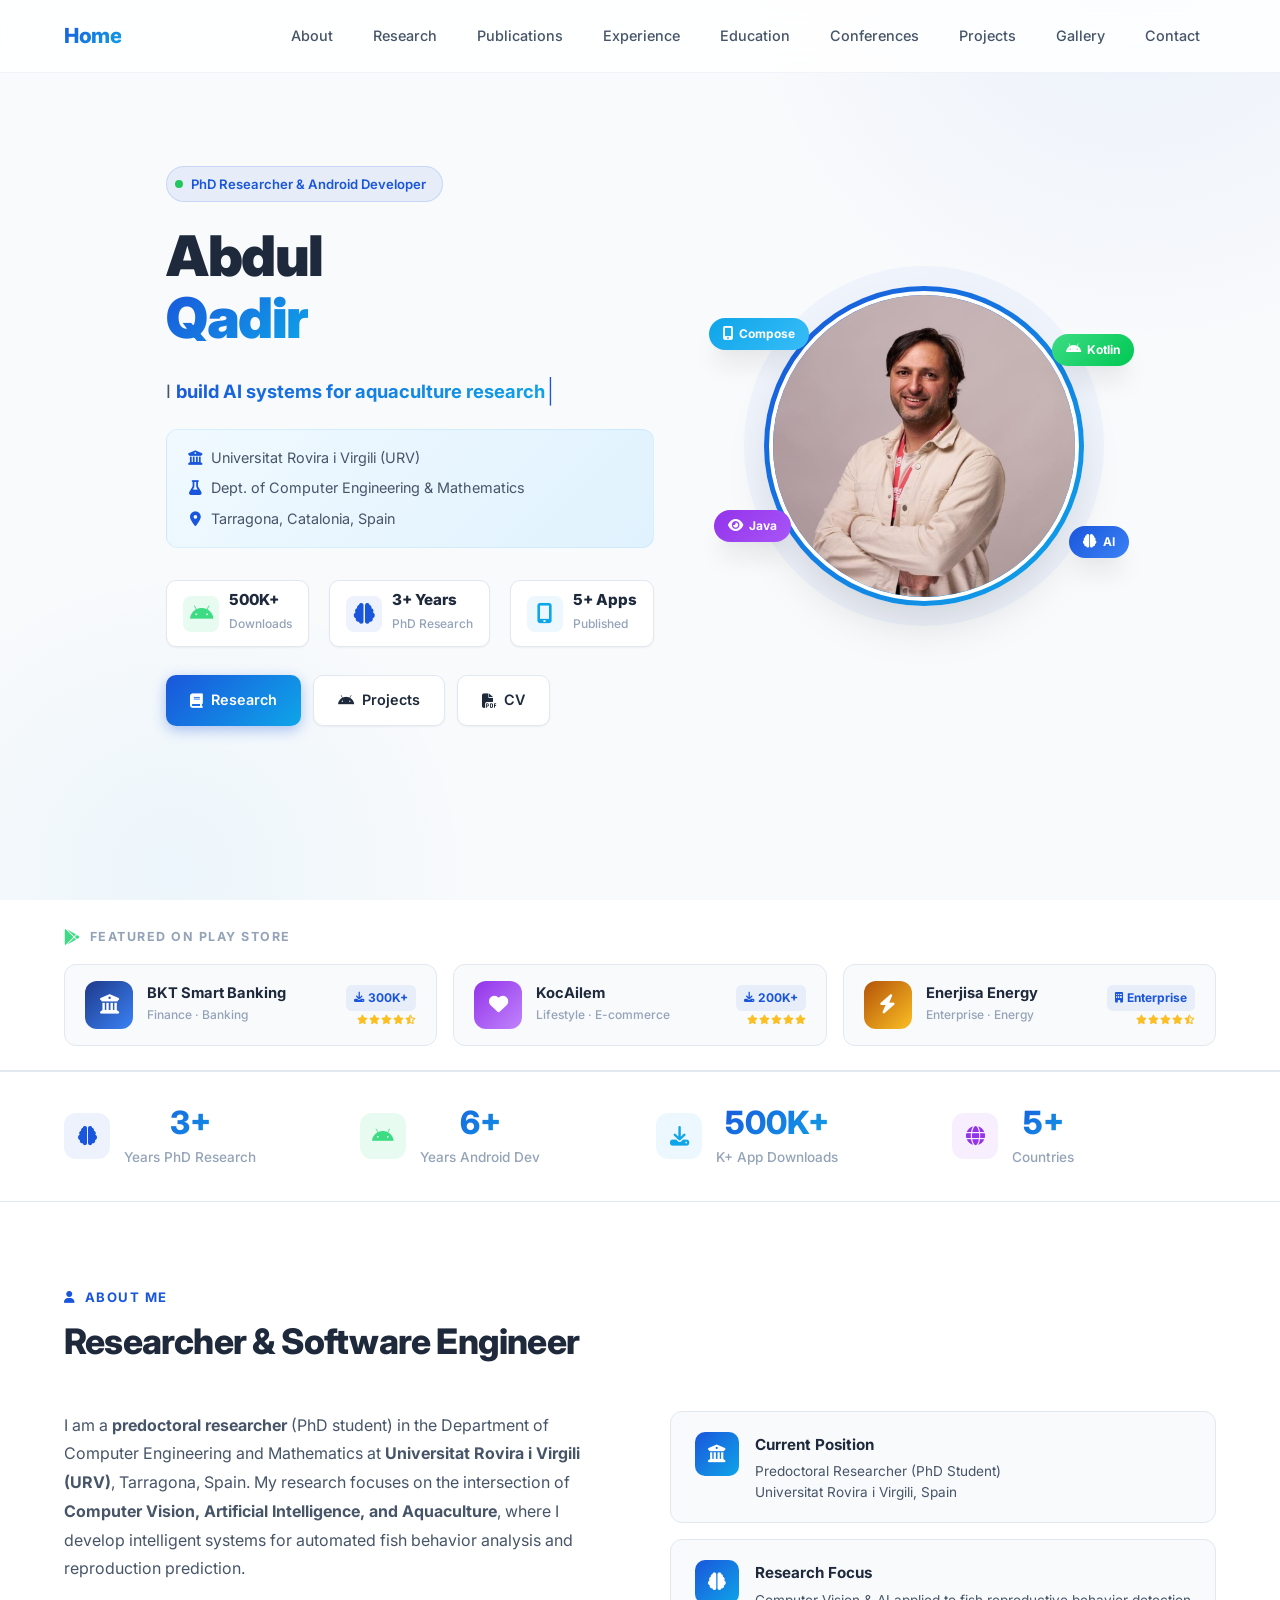
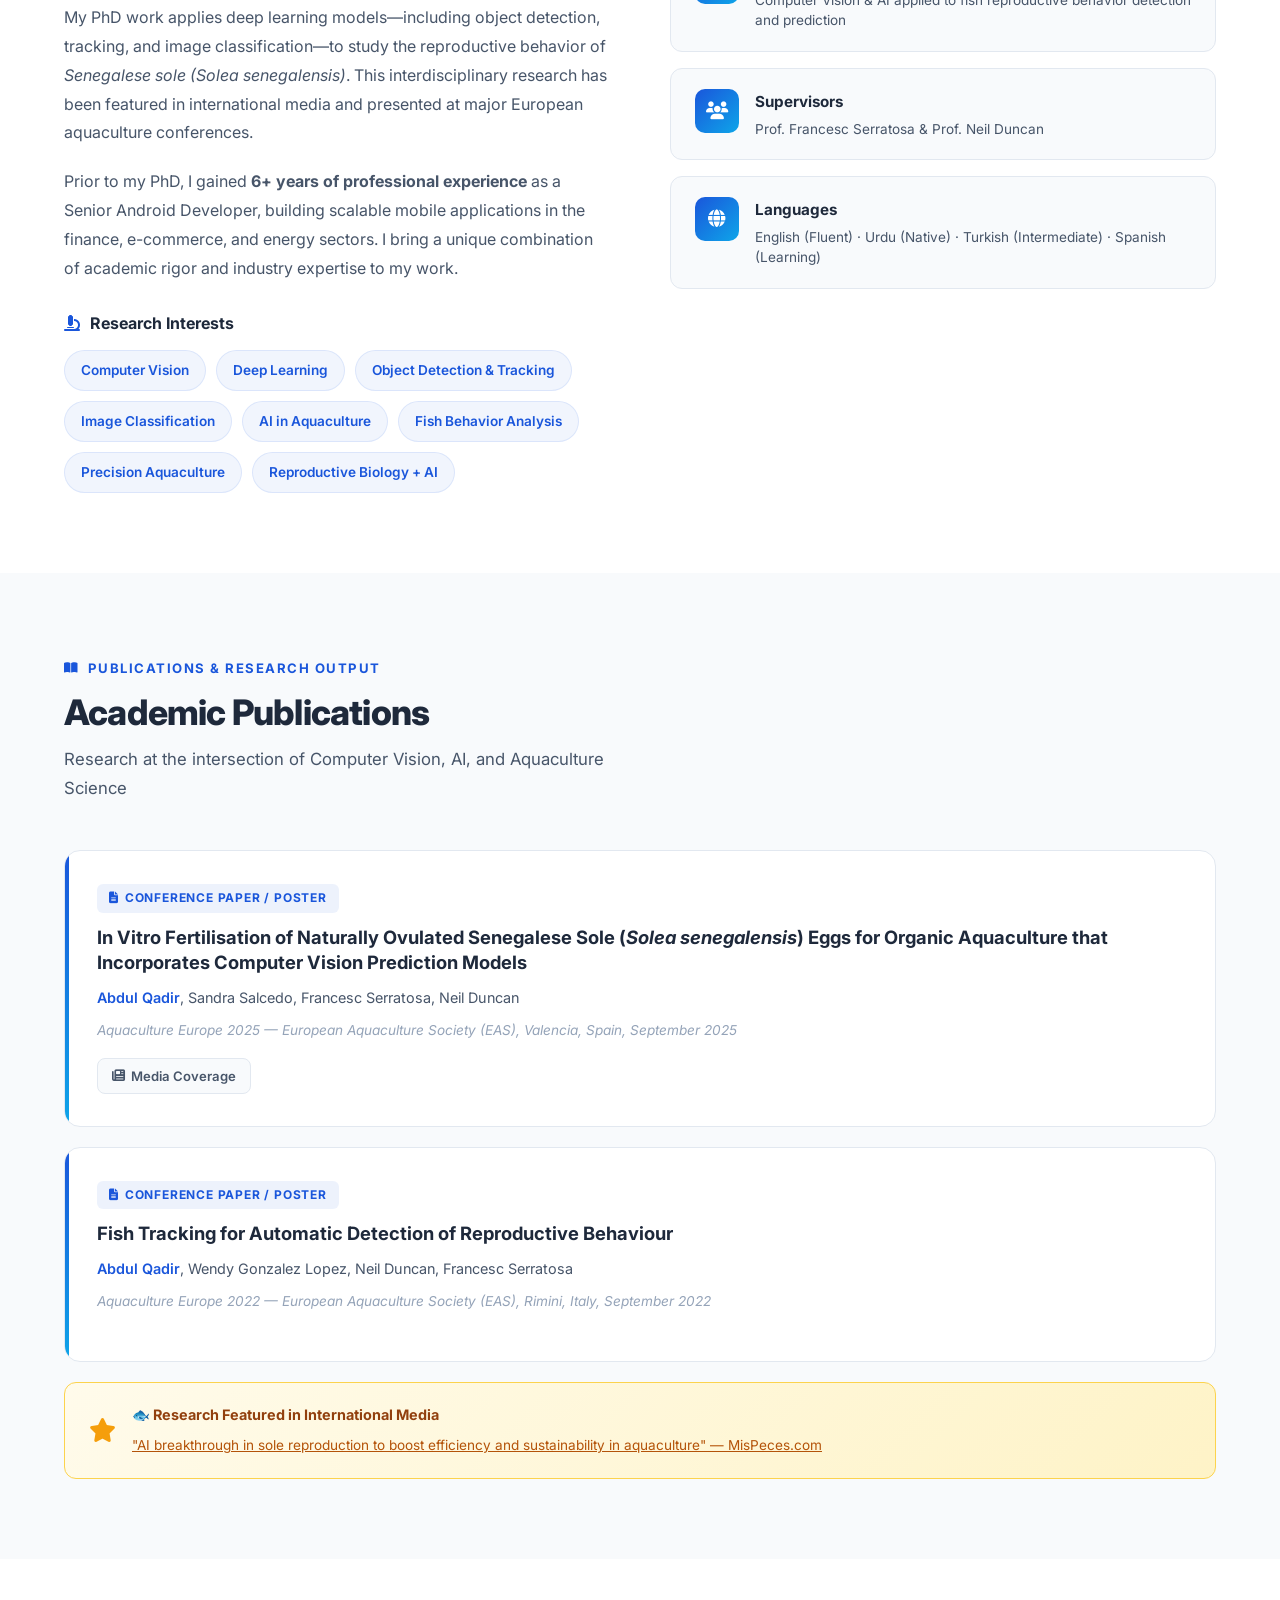
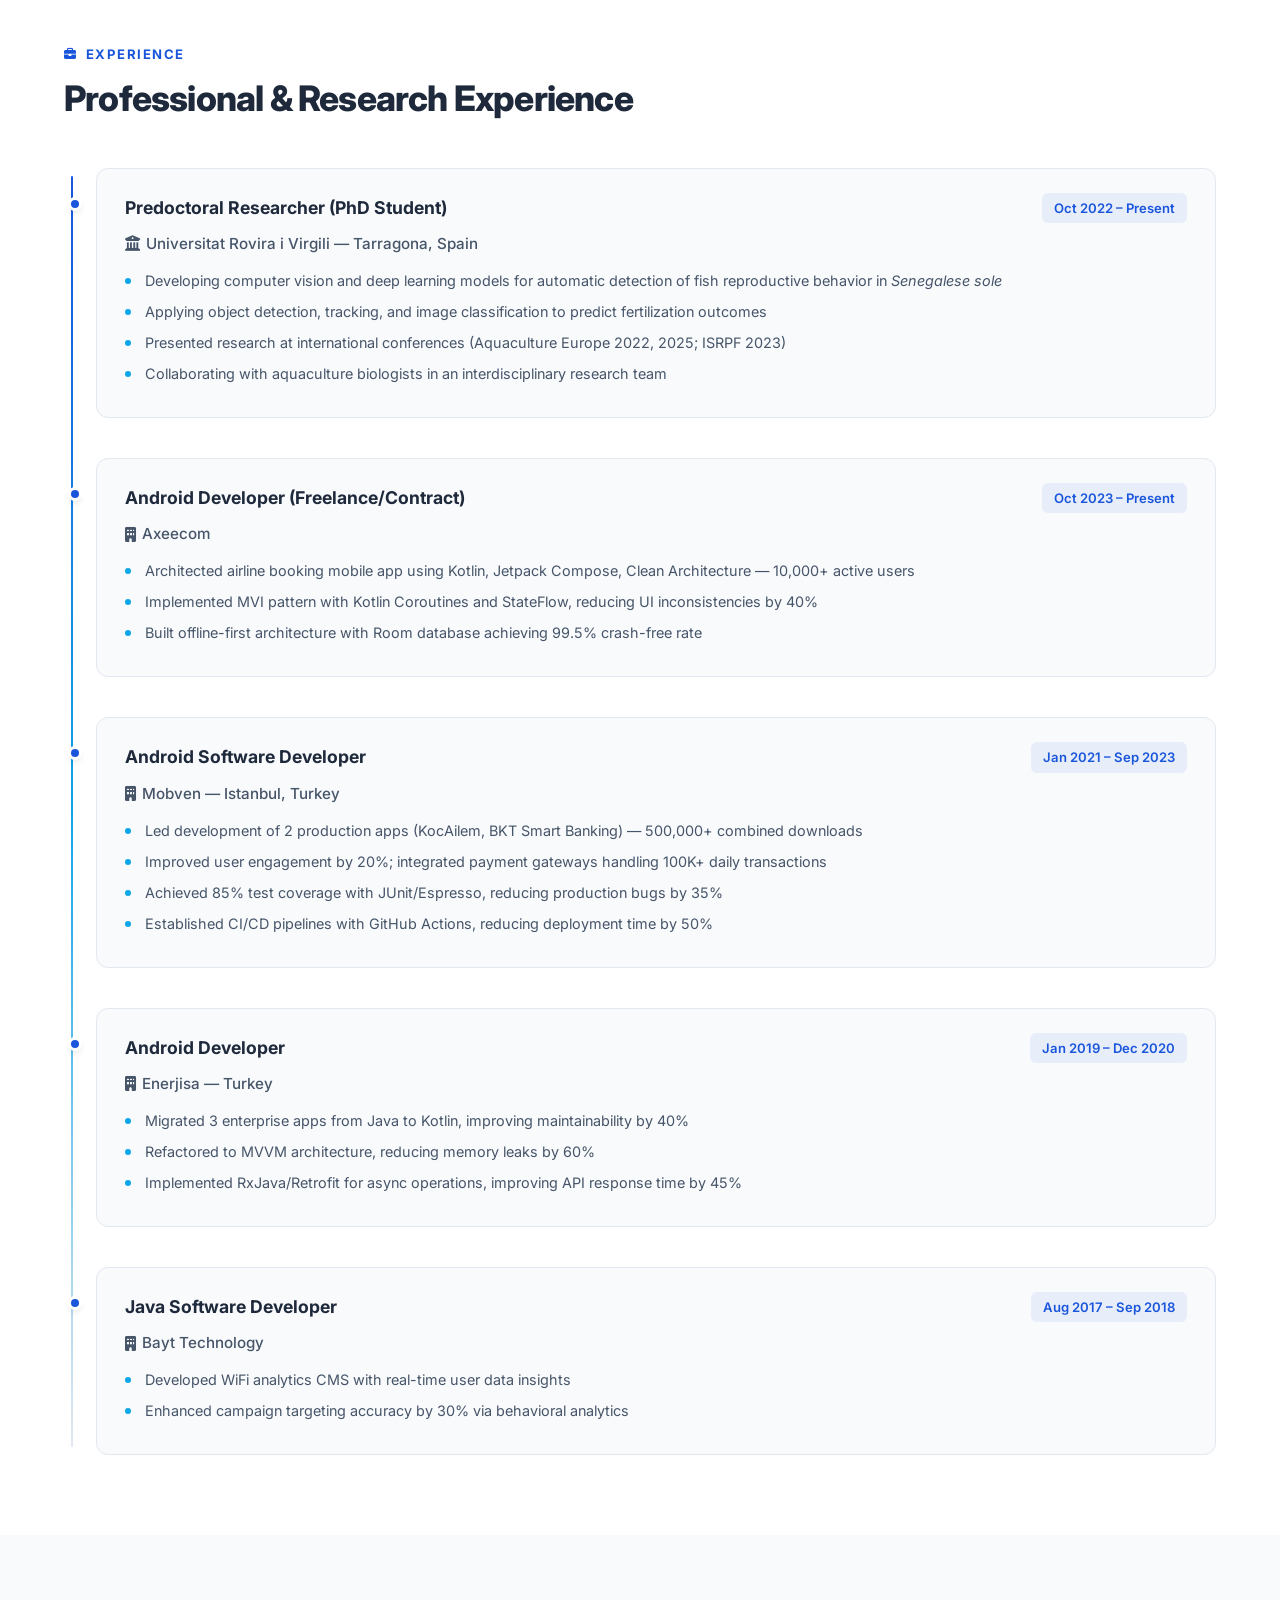
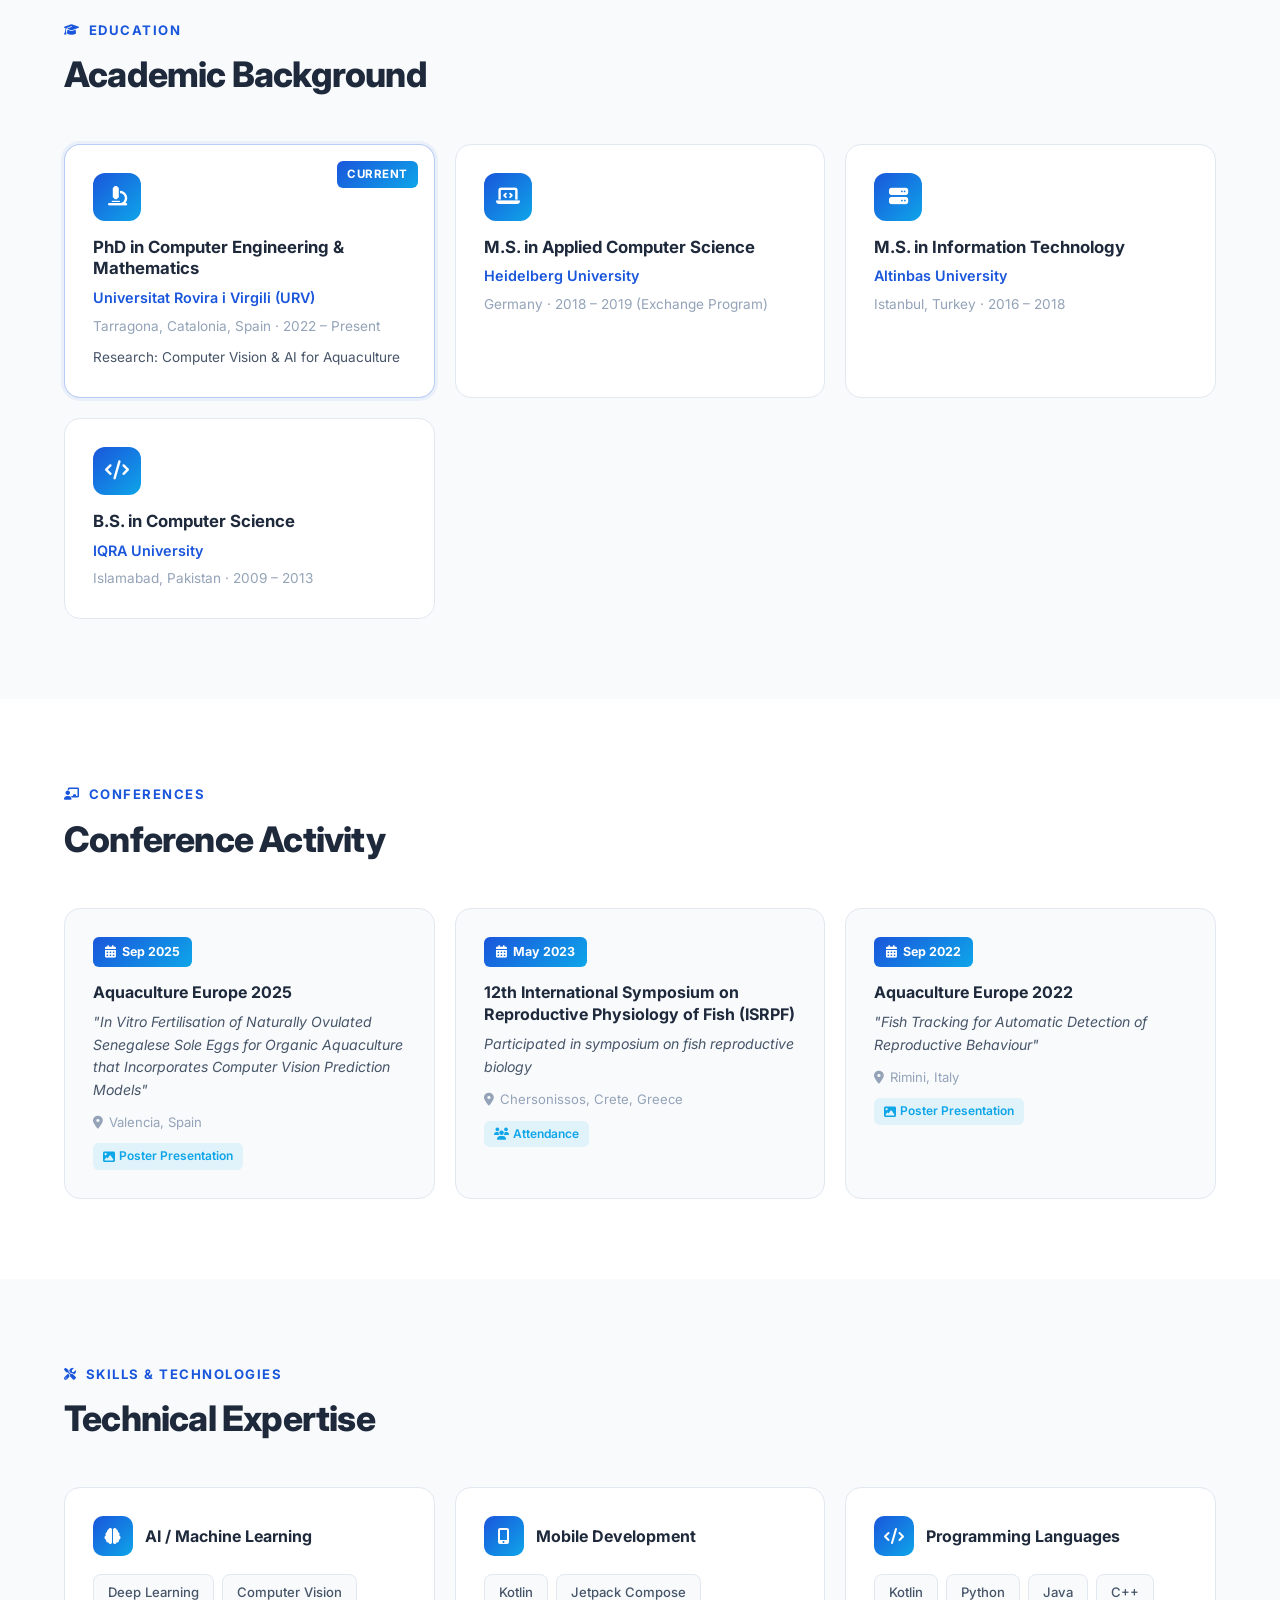
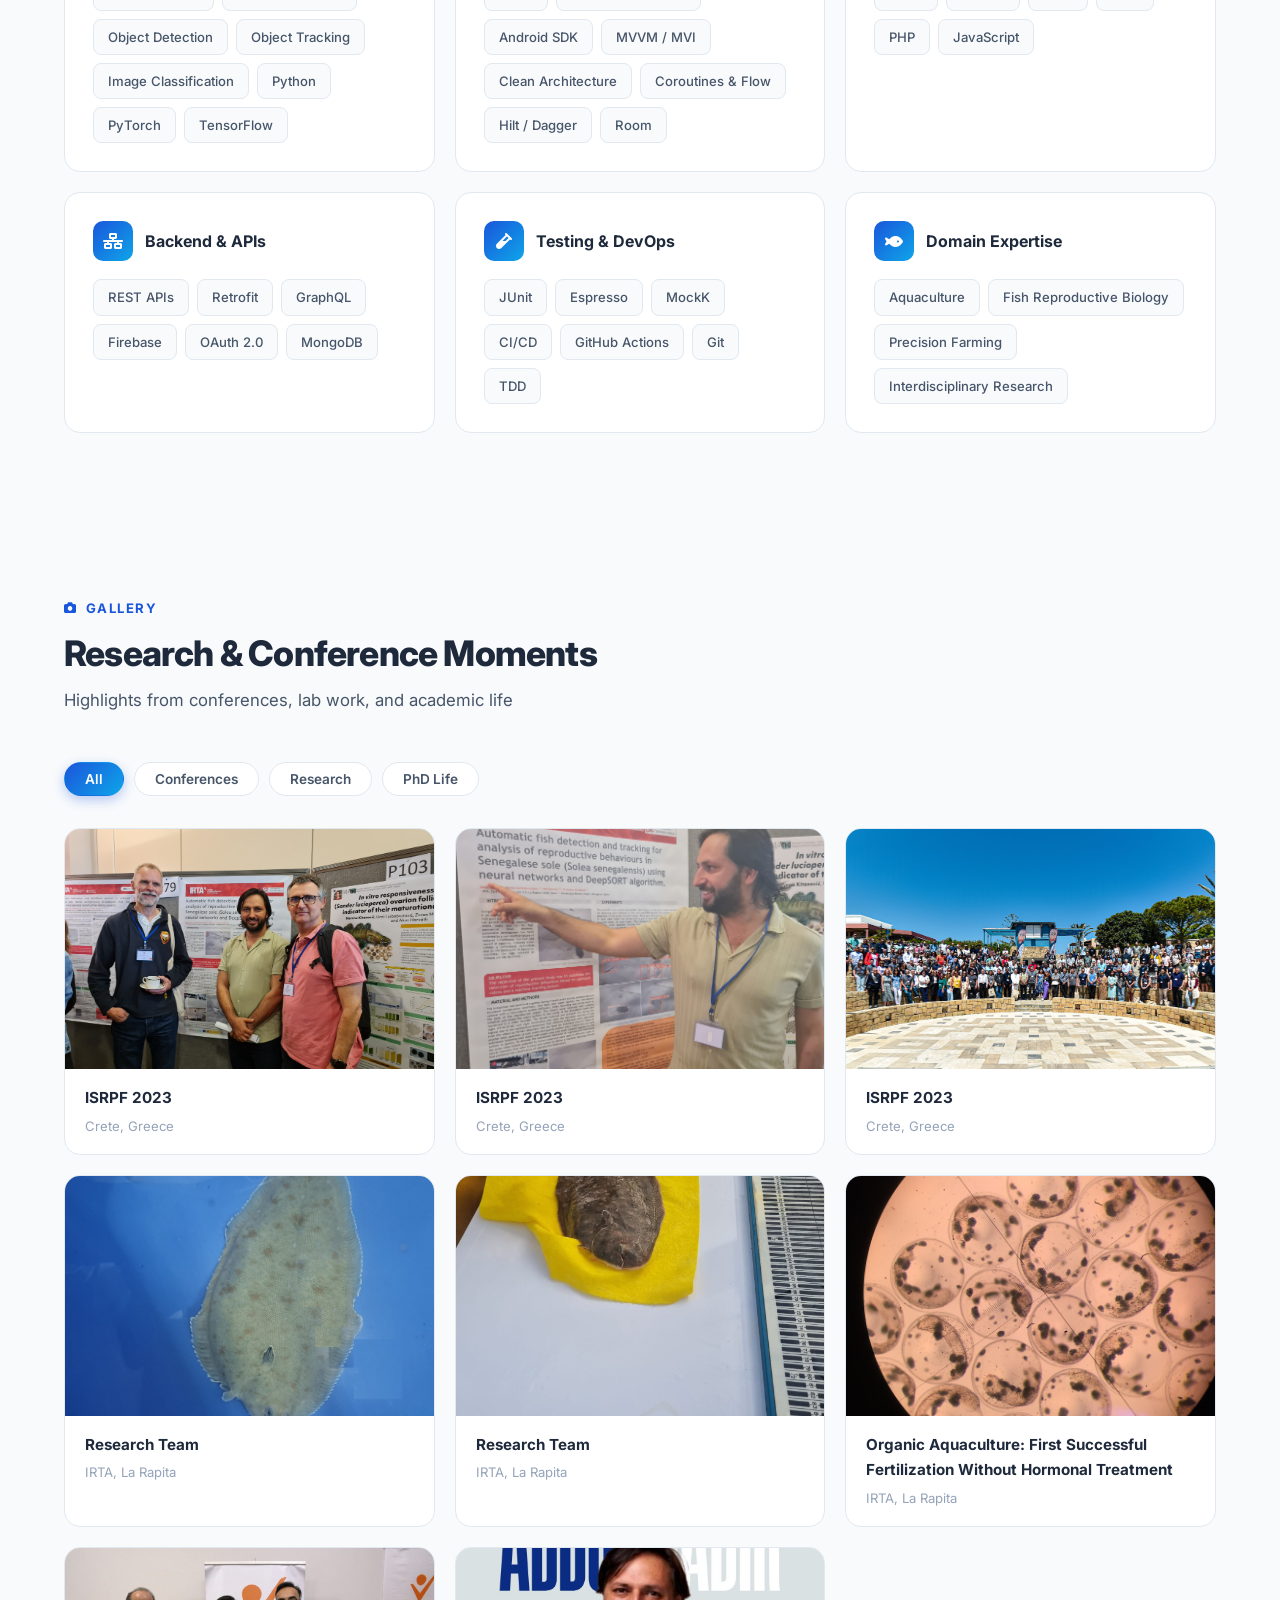
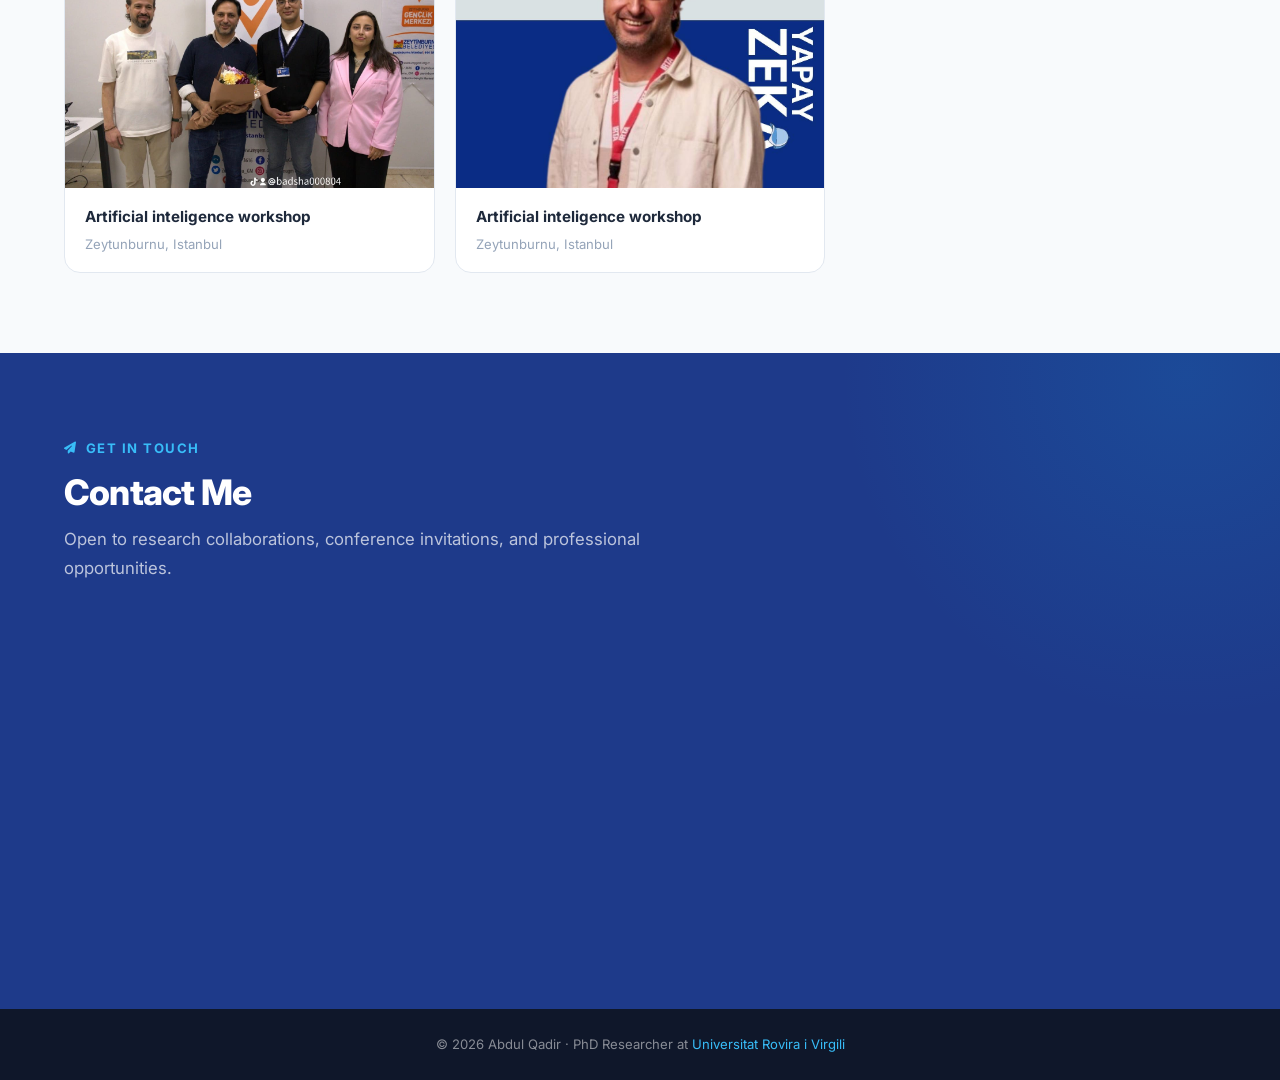
==== index.html @ a79b4a0b "My portfolio website" ====
﻿<!DOCTYPE html>
<html lang="en">
<head>
    <meta charset="UTF-8">
    <meta name="viewport" content="width=device-width, initial-scale=1.0">

    <!-- SEO Meta Tags -->
    <title>Abdul Qadir — PhD Researcher | Computer Vision & AI | Universitat Rovira i Virgili</title>
    <meta name="description" content="Abdul Qadir — Predoctoral Researcher at Universitat Rovira i Virgili. Research in Computer Vision, Deep Learning, and AI applied to Aquaculture. Senior Android Developer with 6+ years of experience.">
    <meta name="keywords" content="Abdul Qadir, PhD, Computer Vision, Deep Learning, AI, Aquaculture, URV, Universitat Rovira i Virgili, Android Developer, Researcher">
    <meta name="author" content="Abdul Qadir">
    <meta name="robots" content="index, follow">
    <link rel="canonical" href="https://abdulqadir.github.io/">

    <!-- Open Graph / Social Media -->
    <meta property="og:type" content="website">
    <meta property="og:title" content="Abdul Qadir — PhD Researcher | Computer Vision & AI">
    <meta property="og:description" content="Predoctoral Researcher at URV. Computer Vision & AI for Aquaculture.">
    <meta property="og:image" content="assets/images/og-image.jpg">
    <meta property="og:url" content="https://abdulqadir.github.io/">

    <!-- Twitter Card -->
    <meta name="twitter:card" content="summary_large_image">
    <meta name="twitter:title" content="Abdul Qadir — PhD Researcher">
    <meta name="twitter:description" content="Computer Vision & AI for Aquaculture at Universitat Rovira i Virgili">

    <!-- Favicon -->
    <link rel="icon" type="image/x-icon" href="favicon.ico">
    <link rel="apple-touch-icon" sizes="180x180" href="assets/images/apple-touch-icon.png">

    <!-- Google Fonts -->
    <link rel="preconnect" href="https://fonts.googleapis.com">
    <link rel="preconnect" href="https://fonts.gstatic.com" crossorigin>
    <link href="https://fonts.googleapis.com/css2?family=Inter:wght@300;400;500;600;700;800;900&family=JetBrains+Mono:wght@400;500&display=swap" rel="stylesheet">

    <!-- Font Awesome Icons -->
    <link rel="stylesheet" href="https://cdnjs.cloudflare.com/ajax/libs/font-awesome/6.5.0/css/all.min.css">

    <!-- Main Stylesheet -->
    <link rel="stylesheet" href="css/styles.css">

    <!-- Structured Data for Google Scholar / Academic SEO -->
    <script type="application/ld+json">
        {
            "@context": "https://schema.org",
            "@type": "Person",
            "name": "Abdul Qadir",
            "url": "https://abdulqadir.github.io",
            "jobTitle": "Predoctoral Researcher (PhD Student)",
            "affiliation": {
                "@type": "Organization",
                "name": "Universitat Rovira i Virgili",
                "url": "https://www.urv.cat"
            },
            "alumniOf": [
                {
                    "@type": "CollegeOrUniversity",
                    "name": "Heidelberg University"
                },
                {
                    "@type": "CollegeOrUniversity",
                    "name": "Altinbas University"
                },
                {
                    "@type": "CollegeOrUniversity",
                    "name": "IQRA University"
                }
            ],
            "knowsAbout": ["Computer Vision", "Deep Learning", "Aquaculture", "Android Development"],
            "email": "qadirabdul20@yahoo.com",
            "address": {
                "@type": "PostalAddress",
                "addressLocality": "Tarragona",
                "addressRegion": "Catalonia",
                "addressCountry": "Spain"
            }
        }
    </script>
</head>
<body>

    <!-- ===================== NAVBAR ===================== -->
    <nav class="navbar" id="navbar">
        <div class="nav-container">
            <a href="#home" class="nav-logo">Home</a>
            <button class="nav-toggle" id="navToggle" aria-label="Toggle navigation menu">
                <i class="fas fa-bars"></i>
            </button>
            <ul class="nav-links" id="navLinks">
                <li><a href="#about">About</a></li>
                <li><a href="#research">Research</a></li>
                <li><a href="#publications">Publications</a></li>
                <li><a href="#experience">Experience</a></li>
                <li><a href="#education">Education</a></li>
                <li><a href="#conferences">Conferences</a></li>
                <li><a href="#projects">Projects</a></li>
                <li><a href="#gallery">Gallery</a></li>
                <li><a href="#contact">Contact</a></li>
            </ul>
        </div>
    </nav>

    <!-- ===================== HERO SECTION ===================== -->
    <!-- ===================== HERO SECTION ===================== -->
    <section class="hero" id="home">
        <div class="hero-container">
            <div class="hero-content">
                <div class="hero-badge">
                    <span class="dot"></span>
                    PhD Researcher & Android Developer
                </div>
                <h1>
                    Abdul<br>
                    <span class="gradient-text">Qadir</span>
                </h1>
                <p class="hero-subtitle">
                    I
                    <span class="typewriter-wrapper">
                        <span class="typewriter" id="typewriter"></span>
                        <span class="typewriter-cursor">|</span>
                    </span>
                </p>
                <div class="hero-affiliation">
                    <span><i class="fas fa-university"></i> Universitat Rovira i Virgili (URV)</span>
                    <span><i class="fas fa-flask"></i> Dept. of Computer Engineering & Mathematics</span>
                    <span><i class="fas fa-map-marker-alt"></i> Tarragona, Catalonia, Spain</span>
                </div>

                <!-- Hero Quick Stats -->
                <div class="hero-mini-stats">
                    <div class="hero-mini-stat">
                        <i class="fab fa-android"></i>
                        <div>
                            <strong>500K+</strong>
                            <span>Downloads</span>
                        </div>
                    </div>
                    <div class="hero-mini-stat">
                        <i class="fas fa-brain"></i>
                        <div>
                            <strong>3+ Years</strong>
                            <span>PhD Research</span>
                        </div>
                    </div>
                    <div class="hero-mini-stat">
                        <i class="fas fa-mobile-alt"></i>
                        <div>
                            <strong>5+ Apps</strong>
                            <span>Published</span>
                        </div>
                    </div>
                </div>

                <div class="hero-actions">
                    <a href="#publications" class="btn btn-primary">
                        <i class="fas fa-book"></i> Research
                    </a>
                    <a href="#projects" class="btn btn-outline">
                        <i class="fab fa-android"></i> Projects
                    </a>
                    <a href="assets/docs/Abdul_Qadir_CV.pdf" target="_blank" class="btn btn-outline">
                        <i class="fas fa-file-pdf"></i> CV
                    </a>
                </div>
            </div>
            <div class="hero-photo-wrapper">
                <div class="hero-photo">
                    <img src="assets/images/profile.jpeg" alt="Abdul Qadir - PhD Researcher & Android Developer">
                </div>
                <!-- Floating Tech Badges around photo -->
                <div class="floating-badge badge-kotlin"><i class="fab fa-android"></i> Kotlin</div>
                <div class="floating-badge badge-python"><i class="fas fa-brain"></i> AI</div>
                <div class="floating-badge badge-compose"><i class="fas fa-mobile-alt"></i> Compose</div>
                <div class="floating-badge badge-vision"><i class="fas fa-eye"></i> Java</div>
            </div>
        </div>
    </section>


    <!-- ===================== FEATURED PROJECTS STRIP ===================== -->
    <div class="featured-strip">
        <div class="featured-strip-container">
            <div class="featured-strip-label">
                <i class="fab fa-google-play"></i> Featured on Play Store
            </div>
            <div class="featured-projects-row">

                <!-- BKT Smart Banking -->
                <a href="#projects" class="featured-project-card">
                    <div class="fp-icon banking-icon">
                        <i class="fas fa-university"></i>
                    </div>
                    <div class="fp-info">
                        <h4>BKT Smart Banking</h4>
                        <p>Finance · Banking</p>
                    </div>
                    <div class="fp-stats">
                        <span class="fp-downloads"><i class="fas fa-download"></i> 300K+</span>
                        <div class="fp-stars">
                            <i class="fas fa-star"></i>
                            <i class="fas fa-star"></i>
                            <i class="fas fa-star"></i>
                            <i class="fas fa-star"></i>
                            <i class="fas fa-star-half-alt"></i>
                        </div>
                    </div>
                </a>

                <!-- KocAilem -->
                <a href="#projects" class="featured-project-card">
                    <div class="fp-icon lifestyle-icon">
                        <i class="fas fa-heart"></i>
                    </div>
                    <div class="fp-info">
                        <h4>KocAilem</h4>
                        <p>Lifestyle · E-commerce</p>
                    </div>
                    <div class="fp-stats">
                        <span class="fp-downloads"><i class="fas fa-download"></i> 200K+</span>
                        <div class="fp-stars">
                            <i class="fas fa-star"></i>
                            <i class="fas fa-star"></i>
                            <i class="fas fa-star"></i>
                            <i class="fas fa-star"></i>
                            <i class="fas fa-star"></i>
                        </div>
                    </div>
                </a>

                <!-- Enerjisa -->
                <a href="#projects" class="featured-project-card">
                    <div class="fp-icon energy-icon">
                        <i class="fas fa-bolt"></i>
                    </div>
                    <div class="fp-info">
                        <h4>Enerjisa Energy</h4>
                        <p>Enterprise · Energy</p>
                    </div>
                    <div class="fp-stats">
                        <span class="fp-downloads"><i class="fas fa-building"></i> Enterprise</span>
                        <div class="fp-stars">
                            <i class="fas fa-star"></i>
                            <i class="fas fa-star"></i>
                            <i class="fas fa-star"></i>
                            <i class="fas fa-star"></i>
                            <i class="fas fa-star-half-alt"></i>
                        </div>
                    </div>
                </a>

            </div>
        </div>
    </div>


    <!-- ===================== STATS BAR ===================== -->
    <div class="stats-bar">
        <div class="stats-container">
            <div class="stat-item fade-in">
                <div class="stat-icon"><i class="fas fa-brain"></i></div>
                <div>
                    <div class="stat-number" data-target="3">0</div>
                    <div class="stat-label">Years PhD Research</div>
                </div>
            </div>
            <div class="stat-item fade-in fade-in-delay-1">
                <div class="stat-icon"><i class="fab fa-android"></i></div>
                <div>
                    <div class="stat-number" data-target="6">0</div>
                    <div class="stat-label">Years Android Dev</div>
                </div>
            </div>
            <div class="stat-item fade-in fade-in-delay-2">
                <div class="stat-icon"><i class="fas fa-download"></i></div>
                <div>
                    <div class="stat-number" data-target="500">0</div>
                    <div class="stat-label">K+ App Downloads</div>
                </div>
            </div>
            <div class="stat-item fade-in fade-in-delay-3">
                <div class="stat-icon"><i class="fas fa-globe"></i></div>
                <div>
                    <div class="stat-number" data-target="5">0</div>
                    <div class="stat-label">Countries</div>
                </div>
            </div>
        </div>
    </div>



    <!-- ===================== ABOUT SECTION ===================== -->
    <section class="about-section" id="about">
        <div class="section-container">
            <div class="section-header">
                <div class="section-label"><i class="fas fa-user"></i> About Me</div>
                <h2 class="section-title">Researcher & Software Engineer</h2>
            </div>
            <div class="about-grid">
                <div class="about-text fade-in">
                    <p>
                        I am a <strong>predoctoral researcher</strong> (PhD student) in the Department
                        of Computer Engineering and Mathematics at
                        <strong>Universitat Rovira i Virgili (URV)</strong>, Tarragona, Spain.
                        My research focuses on the intersection of
                        <strong>Computer Vision, Artificial Intelligence, and Aquaculture</strong>,
                        where I develop intelligent systems for automated fish behavior analysis
                        and reproduction prediction.
                    </p>
                    <p>
                        My PhD work applies deep learning models—including object detection,
                        tracking, and image classification—to study the reproductive behavior of
                        <em>Senegalese sole (Solea senegalensis)</em>. This interdisciplinary
                        research has been featured in international media and presented at major
                        European aquaculture conferences.
                    </p>
                    <p>
                        Prior to my PhD, I gained <strong>6+ years of professional experience</strong>
                        as a Senior Android Developer, building scalable mobile applications in the
                        finance, e-commerce, and energy sectors. I bring a unique combination of
                        academic rigor and industry expertise to my work.
                    </p>

                    <!-- Research Interests -->
                    <div id="research">
                        <h3 class="research-heading">
                            <i class="fas fa-microscope"></i> Research Interests
                        </h3>
                        <div class="research-interests">
                            <span class="research-tag">Computer Vision</span>
                            <span class="research-tag">Deep Learning</span>
                            <span class="research-tag">Object Detection & Tracking</span>
                            <span class="research-tag">Image Classification</span>
                            <span class="research-tag">AI in Aquaculture</span>
                            <span class="research-tag">Fish Behavior Analysis</span>
                            <span class="research-tag">Precision Aquaculture</span>
                            <span class="research-tag">Reproductive Biology + AI</span>
                        </div>
                    </div>
                </div>

                <!-- Info Cards -->
                <div class="info-cards fade-in fade-in-delay-2">
                    <div class="info-card">
                        <div class="info-card-icon"><i class="fas fa-university"></i></div>
                        <div>
                            <h4>Current Position</h4>
                            <p>Predoctoral Researcher (PhD Student)<br>Universitat Rovira i Virgili, Spain</p>
                        </div>
                    </div>
                    <div class="info-card">
                        <div class="info-card-icon"><i class="fas fa-brain"></i></div>
                        <div>
                            <h4>Research Focus</h4>
                            <p>Computer Vision & AI applied to fish reproductive behavior detection and prediction</p>
                        </div>
                    </div>
                    <div class="info-card">
                        <div class="info-card-icon"><i class="fas fa-users"></i></div>
                        <div>
                            <h4>Supervisors</h4>
                            <p>Prof. Francesc Serratosa & Prof. Neil Duncan</p>
                        </div>
                    </div>
                    <div class="info-card">
                        <div class="info-card-icon"><i class="fas fa-globe"></i></div>
                        <div>
                            <h4>Languages</h4>
                            <p>English (Fluent) · Urdu (Native) · Turkish (Intermediate) · Spanish (Learning)</p>
                        </div>
                    </div>
                </div>
            </div>
        </div>
    </section>

    <!-- ===================== PUBLICATIONS ===================== -->
    <section class="publications-section" id="publications">
        <div class="section-container">
            <div class="section-header">
                <div class="section-label"><i class="fas fa-book-open"></i> Publications & Research Output</div>
                <h2 class="section-title">Academic Publications</h2>
                <p class="section-subtitle">Research at the intersection of Computer Vision, AI, and Aquaculture Science</p>
            </div>

            <!-- Publication 1 -->
            <article class="pub-card fade-in">
                <div class="pub-type"><i class="fas fa-file-alt"></i> Conference Paper / Poster</div>
                <h3 class="pub-title">
                    In Vitro Fertilisation of Naturally Ovulated Senegalese Sole
                    (<em>Solea senegalensis</em>) Eggs for Organic Aquaculture that
                    Incorporates Computer Vision Prediction Models
                </h3>
                <p class="pub-authors">
                    <strong>Abdul Qadir</strong>, Sandra Salcedo, Francesc Serratosa, Neil Duncan
                </p>
                <p class="pub-venue">
                    Aquaculture Europe 2025 — European Aquaculture Society (EAS), Valencia, Spain, September 2025
                </p>
                <div class="pub-links">
                    <a href="https://www.mispeces.com/en/news/AI-breakthrough-in-sole-reproduction-to-boost-efficiency-and-sustainability-in-aquaculture/"
                       target="_blank" rel="noopener noreferrer" class="pub-link">
                        <i class="fas fa-newspaper"></i> Media Coverage
                    </a>
                </div>
            </article>

            <!-- Publication 2 -->
            <article class="pub-card fade-in fade-in-delay-1">
                <div class="pub-type"><i class="fas fa-file-alt"></i> Conference Paper / Poster</div>
                <h3 class="pub-title">Fish Tracking for Automatic Detection of Reproductive Behaviour</h3>
                <p class="pub-authors">
                    <strong>Abdul Qadir</strong>, Wendy Gonzalez Lopez, Neil Duncan, Francesc Serratosa
                </p>
                <p class="pub-venue">
                    Aquaculture Europe 2022 — European Aquaculture Society (EAS), Rimini, Italy, September 2022
                </p>
            </article>

            <!-- Media Highlight -->
            <div class="media-highlight fade-in fade-in-delay-2">
                <i class="fas fa-star"></i>
                <div class="media-highlight-content">
                    <h4>🐟 Research Featured in International Media</h4>
                    <a href="https://www.mispeces.com/en/news/AI-breakthrough-in-sole-reproduction-to-boost-efficiency-and-sustainability-in-aquaculture/"
                       target="_blank" rel="noopener noreferrer">
                        "AI breakthrough in sole reproduction to boost efficiency and sustainability in aquaculture" — MisPeces.com
                    </a>
                </div>
            </div>
        </div>
    </section>

    <!-- ===================== EXPERIENCE ===================== -->
    <section class="experience-section" id="experience">
        <div class="section-container">
            <div class="section-header">
                <div class="section-label"><i class="fas fa-briefcase"></i> Experience</div>
                <h2 class="section-title">Professional & Research Experience</h2>
            </div>

            <div class="timeline">
                <!-- PhD Research -->
                <div class="timeline-item fade-in">
                    <div class="timeline-header">
                        <span class="timeline-role">Predoctoral Researcher (PhD Student)</span>
                        <span class="timeline-date">Oct 2022 – Present</span>
                    </div>
                    <div class="timeline-company">
                        <i class="fas fa-university"></i> Universitat Rovira i Virgili — Tarragona, Spain
                    </div>
                    <ul class="timeline-bullets">
                        <li>Developing computer vision and deep learning models for automatic detection of fish reproductive behavior in <em>Senegalese sole</em></li>
                        <li>Applying object detection, tracking, and image classification to predict fertilization outcomes</li>
                        <li>Presented research at international conferences (Aquaculture Europe 2022, 2025; ISRPF 2023)</li>
                        <li>Collaborating with aquaculture biologists in an interdisciplinary research team</li>
                    </ul>
                </div>

                <!-- Axeecom -->
                <div class="timeline-item fade-in">
                    <div class="timeline-header">
                        <span class="timeline-role">Android Developer (Freelance/Contract)</span>
                        <span class="timeline-date">Oct 2023 – Present</span>
                    </div>
                    <div class="timeline-company">
                        <i class="fas fa-building"></i> Axeecom
                    </div>
                    <ul class="timeline-bullets">
                        <li>Architected airline booking mobile app using Kotlin, Jetpack Compose, Clean Architecture — 10,000+ active users</li>
                        <li>Implemented MVI pattern with Kotlin Coroutines and StateFlow, reducing UI inconsistencies by 40%</li>
                        <li>Built offline-first architecture with Room database achieving 99.5% crash-free rate</li>
                    </ul>
                </div>

                <!-- Mobven -->
                <div class="timeline-item fade-in">
                    <div class="timeline-header">
                        <span class="timeline-role">Android Software Developer</span>
                        <span class="timeline-date">Jan 2021 – Sep 2023</span>
                    </div>
                    <div class="timeline-company">
                        <i class="fas fa-building"></i> Mobven — Istanbul, Turkey
                    </div>
                    <ul class="timeline-bullets">
                        <li>Led development of 2 production apps (KocAilem, BKT Smart Banking) — 500,000+ combined downloads</li>
                        <li>Improved user engagement by 20%; integrated payment gateways handling 100K+ daily transactions</li>
                        <li>Achieved 85% test coverage with JUnit/Espresso, reducing production bugs by 35%</li>
                        <li>Established CI/CD pipelines with GitHub Actions, reducing deployment time by 50%</li>
                    </ul>
                </div>

                <!-- Enerjisa -->
                <div class="timeline-item fade-in">
                    <div class="timeline-header">
                        <span class="timeline-role">Android Developer</span>
                        <span class="timeline-date">Jan 2019 – Dec 2020</span>
                    </div>
                    <div class="timeline-company">
                        <i class="fas fa-building"></i> Enerjisa — Turkey
                    </div>
                    <ul class="timeline-bullets">
                        <li>Migrated 3 enterprise apps from Java to Kotlin, improving maintainability by 40%</li>
                        <li>Refactored to MVVM architecture, reducing memory leaks by 60%</li>
                        <li>Implemented RxJava/Retrofit for async operations, improving API response time by 45%</li>
                    </ul>
                </div>

                <!-- Bayt -->
                <div class="timeline-item fade-in">
                    <div class="timeline-header">
                        <span class="timeline-role">Java Software Developer</span>
                        <span class="timeline-date">Aug 2017 – Sep 2018</span>
                    </div>
                    <div class="timeline-company">
                        <i class="fas fa-building"></i> Bayt Technology
                    </div>
                    <ul class="timeline-bullets">
                        <li>Developed WiFi analytics CMS with real-time user data insights</li>
                        <li>Enhanced campaign targeting accuracy by 30% via behavioral analytics</li>
                    </ul>
                </div>
            </div>
        </div>
    </section>

    <!-- ===================== EDUCATION ===================== -->
    <section class="education-section" id="education">
        <div class="section-container">
            <div class="section-header">
                <div class="section-label"><i class="fas fa-graduation-cap"></i> Education</div>
                <h2 class="section-title">Academic Background</h2>
            </div>
            <div class="edu-grid">
                <div class="edu-card current fade-in">
                    <span class="current-badge">Current</span>
                    <div class="edu-icon"><i class="fas fa-microscope"></i></div>
                    <div class="edu-degree">PhD in Computer Engineering & Mathematics</div>
                    <div class="edu-school">Universitat Rovira i Virgili (URV)</div>
                    <div class="edu-details">Tarragona, Catalonia, Spain · 2022 – Present</div>
                    <div class="edu-focus">Research: Computer Vision & AI for Aquaculture</div>
                </div>
                <div class="edu-card fade-in fade-in-delay-1">
                    <div class="edu-icon"><i class="fas fa-laptop-code"></i></div>
                    <div class="edu-degree">M.S. in Applied Computer Science</div>
                    <div class="edu-school">Heidelberg University</div>
                    <div class="edu-details">Germany · 2018 – 2019 (Exchange Program)</div>
                </div>
                <div class="edu-card fade-in fade-in-delay-2">
                    <div class="edu-icon"><i class="fas fa-server"></i></div>
                    <div class="edu-degree">M.S. in Information Technology</div>
                    <div class="edu-school">Altinbas University</div>
                    <div class="edu-details">Istanbul, Turkey · 2016 – 2018</div>
                </div>
                <div class="edu-card fade-in fade-in-delay-3">
                    <div class="edu-icon"><i class="fas fa-code"></i></div>
                    <div class="edu-degree">B.S. in Computer Science</div>
                    <div class="edu-school">IQRA University</div>
                    <div class="edu-details">Islamabad, Pakistan · 2009 – 2013</div>
                </div>
            </div>
        </div>
    </section>

    <!-- ===================== CONFERENCES ===================== -->
    <section class="conferences-section" id="conferences">
        <div class="section-container">
            <div class="section-header">
                <div class="section-label"><i class="fas fa-chalkboard-teacher"></i> Conferences</div>
                <h2 class="section-title">Conference Activity</h2>
            </div>
            <div class="conf-grid">
                <article class="conf-card fade-in">
                    <div class="conf-year"><i class="fas fa-calendar-alt"></i> Sep 2025</div>
                    <h3 class="conf-name">Aquaculture Europe 2025</h3>
                    <p class="conf-talk">
                        "In Vitro Fertilisation of Naturally Ovulated Senegalese Sole Eggs
                        for Organic Aquaculture that Incorporates Computer Vision Prediction Models"
                    </p>
                    <div class="conf-location">
                        <i class="fas fa-map-marker-alt"></i> Valencia, Spain
                    </div>
                    <div class="conf-type-badge"><i class="fas fa-image"></i> Poster Presentation</div>
                </article>

                <article class="conf-card fade-in fade-in-delay-1">
                    <div class="conf-year"><i class="fas fa-calendar-alt"></i> May 2023</div>
                    <h3 class="conf-name">12th International Symposium on Reproductive Physiology of Fish (ISRPF)</h3>
                    <p class="conf-talk">Participated in symposium on fish reproductive biology</p>
                    <div class="conf-location">
                        <i class="fas fa-map-marker-alt"></i> Chersonissos, Crete, Greece
                    </div>
                    <div class="conf-type-badge"><i class="fas fa-users"></i> Attendance</div>
                </article>

                <article class="conf-card fade-in fade-in-delay-2">
                    <div class="conf-year"><i class="fas fa-calendar-alt"></i> Sep 2022</div>
                    <h3 class="conf-name">Aquaculture Europe 2022</h3>
                    <p class="conf-talk">"Fish Tracking for Automatic Detection of Reproductive Behaviour"</p>
                    <div class="conf-location">
                        <i class="fas fa-map-marker-alt"></i> Rimini, Italy
                    </div>
                    <div class="conf-type-badge"><i class="fas fa-image"></i> Poster Presentation</div>
                </article>
            </div>
        </div>
    </section>

    <!-- ===================== Projects ===================== -->
    <section class="projects-section" id="projects">
        <div class="section-container">
            <div class="section-header">
                <div class="section-label"><i class="fas fa-tools"></i> Skills & Technologies</div>
                <h2 class="section-title">Technical Expertise</h2>
            </div>
            <div class="skills-grid">
                <div class="skill-category fade-in">
                    <div class="skill-cat-header">
                        <div class="skill-cat-icon"><i class="fas fa-brain"></i></div>
                        <span class="skill-cat-title">AI / Machine Learning</span>
                    </div>
                    <div class="skill-tags">
                        <span class="skill-tag">Deep Learning</span>
                        <span class="skill-tag">Computer Vision</span>
                        <span class="skill-tag">Object Detection</span>
                        <span class="skill-tag">Object Tracking</span>
                        <span class="skill-tag">Image Classification</span>
                        <span class="skill-tag">Python</span>
                        <span class="skill-tag">PyTorch</span>
                        <span class="skill-tag">TensorFlow</span>
                    </div>
                </div>
                <div class="skill-category fade-in fade-in-delay-1">
                    <div class="skill-cat-header">
                        <div class="skill-cat-icon"><i class="fas fa-mobile-alt"></i></div>
                        <span class="skill-cat-title">Mobile Development</span>
                    </div>
                    <div class="skill-tags">
                        <span class="skill-tag">Kotlin</span>
                        <span class="skill-tag">Jetpack Compose</span>
                        <span class="skill-tag">Android SDK</span>
                        <span class="skill-tag">MVVM / MVI</span>
                        <span class="skill-tag">Clean Architecture</span>
                        <span class="skill-tag">Coroutines & Flow</span>
                        <span class="skill-tag">Hilt / Dagger</span>
                        <span class="skill-tag">Room</span>
                    </div>
                </div>
                <div class="skill-category fade-in fade-in-delay-2">
                    <div class="skill-cat-header">
                        <div class="skill-cat-icon"><i class="fas fa-code"></i></div>
                        <span class="skill-cat-title">Programming Languages</span>
                    </div>
                    <div class="skill-tags">
                        <span class="skill-tag">Kotlin</span>
                        <span class="skill-tag">Python</span>
                        <span class="skill-tag">Java</span>
                        <span class="skill-tag">C++</span>
                        <span class="skill-tag">PHP</span>
                        <span class="skill-tag">JavaScript</span>
                    </div>
                </div>
                <div class="skill-category fade-in fade-in-delay-3">
                    <div class="skill-cat-header">
                        <div class="skill-cat-icon"><i class="fas fa-network-wired"></i></div>
                        <span class="skill-cat-title">Backend & APIs</span>
                    </div>
                    <div class="skill-tags">
                        <span class="skill-tag">REST APIs</span>
                        <span class="skill-tag">Retrofit</span>
                        <span class="skill-tag">GraphQL</span>
                        <span class="skill-tag">Firebase</span>
                        <span class="skill-tag">OAuth 2.0</span>
                        <span class="skill-tag">MongoDB</span>
                    </div>
                </div>
                <div class="skill-category fade-in fade-in-delay-4">
                    <div class="skill-cat-header">
                        <div class="skill-cat-icon"><i class="fas fa-vial"></i></div>
                        <span class="skill-cat-title">Testing & DevOps</span>
                    </div>
                    <div class="skill-tags">
                        <span class="skill-tag">JUnit</span>
                        <span class="skill-tag">Espresso</span>
                        <span class="skill-tag">MockK</span>
                        <span class="skill-tag">CI/CD</span>
                        <span class="skill-tag">GitHub Actions</span>
                        <span class="skill-tag">Git</span>
                        <span class="skill-tag">TDD</span>
                    </div>
                </div>
                <div class="skill-category fade-in fade-in-delay-4">
                    <div class="skill-cat-header">
                        <div class="skill-cat-icon"><i class="fas fa-fish"></i></div>
                        <span class="skill-cat-title">Domain Expertise</span>
                    </div>
                    <div class="skill-tags">
                        <span class="skill-tag">Aquaculture</span>
                        <span class="skill-tag">Fish Reproductive Biology</span>
                        <span class="skill-tag">Precision Farming</span>
                        <span class="skill-tag">Interdisciplinary Research</span>
                    </div>
                </div>
            </div>
        </div>
    </section>

    <!-- ===================== GALLERY ===================== -->
    <section class="gallery-section" id="gallery">
        <div class="section-container">
            <div class="section-header">
                <div class="section-label"><i class="fas fa-camera"></i> Gallery</div>
                <h2 class="section-title">Research & Conference Moments</h2>
                <p class="section-subtitle">Highlights from conferences, lab work, and academic life</p>
            </div>

            <!-- Filter Buttons -->
            <div class="gallery-filters">
                <button class="filter-btn active" data-filter="all">All</button>
                <button class="filter-btn" data-filter="conference">Conferences</button>
                <button class="filter-btn" data-filter="research">Research</button>
                <button class="filter-btn" data-filter="phd">PhD Life</button>
            </div>

            <!-- Photo Grid -->
            <div class="gallery-grid">

                <!-- Photo 1 -->
                <div class="gallery-item fade-in" data-category="conference">
                    <div class="gallery-img-wrapper">
                        <img src="assets/images/gallery/greece_01.jpg"
                             alt="ISRPF 2023 - Crete, Greece" loading="lazy">
                        <div class="gallery-overlay">
                            <i class="fas fa-expand"></i>
                        </div>
                    </div>
                    <div class="gallery-caption">
                        <h4>ISRPF 2023</h4>
                        <p>Crete, Greece</p>
                    </div>
                </div>

                <!-- Photo 2 -->
                <div class="gallery-item fade-in fade-in-delay-1" data-category="conference">
                    <div class="gallery-img-wrapper">
                        <img src="assets/images/gallery/greece_02.jpg"
                             alt="ISRPF 2023 - Crete, Greece" loading="lazy">
                        <div class="gallery-overlay">
                            <i class="fas fa-expand"></i>
                        </div>
                    </div>
                    <div class="gallery-caption">
                        <h4>ISRPF 2023</h4>
                        <p>Crete, Greece</p>
                    </div>
                </div>

                <!-- Photo 3 -->
                <div class="gallery-item fade-in fade-in-delay-2" data-category="conference">
                    <div class="gallery-img-wrapper">
                        <img src="assets/images/gallery/group-photo_orig.jpeg"
                             alt="Aquaculture sole2" loading="lazy">
                        <div class="gallery-overlay">
                            <i class="fas fa-expand"></i>
                        </div>
                    </div>
                    <div class="gallery-caption">
                        <h4>ISRPF 2023</h4>
                        <p>Crete, Greece</p>
                    </div>
                </div>

                <!-- Photo 4 -->
                <div class="gallery-item fade-in fade-in-delay-1" data-category="research">
                    <div class="gallery-img-wrapper">
                        <img src="assets/images/gallery/sole2.jpg"
                             alt="PhD Research Team" loading="lazy">
                        <div class="gallery-overlay">
                            <i class="fas fa-expand"></i>
                        </div>
                    </div>
                    <div class="gallery-caption">
                        <h4>Research Team</h4>
                        <p>IRTA, La Rapita</p>
                    </div>
                </div>

                <!-- Photo 5 -->
                <div class="gallery-item fade-in fade-in-delay-2" data-category="research">
                    <div class="gallery-img-wrapper">
                        <img src="assets/images/gallery/sole4.jpg"
                             alt="Research Presentation" loading="lazy">
                        <div class="gallery-overlay">
                            <i class="fas fa-expand"></i>
                        </div>
                    </div>
                    <div class="gallery-caption">
                        <h4>Research Team</h4>
                        <p>IRTA, La Rapita</p>
                    </div>
                </div>

                <!-- Photo 6 -->
                <div class="gallery-item fade-in fade-in-delay-2" data-category="research">
                    <div class="gallery-img-wrapper">
                        <img src="assets/images/gallery/fertilized_eggs.jpg"
                             alt="Research Presentation" loading="lazy">
                        <div class="gallery-overlay">
                            <i class="fas fa-expand"></i>
                        </div>
                    </div>
                    <div class="gallery-caption">
                        <h4>Organic Aquaculture: First Successful Fertilization Without Hormonal Treatment</h4>
                        <p>IRTA, La Rapita</p>
                    </div>
                </div>

                <!-- Photo 7 -->
                <div class="gallery-item fade-in fade-in-delay-2" data-category="Ai Workshop">
                    <div class="gallery-img-wrapper">
                        <img src="assets/images/gallery/ai_workshop1.jpeg"
                             alt="Research Presentation" loading="lazy">
                        <div class="gallery-overlay">
                            <i class="fas fa-expand"></i>
                        </div>
                    </div>
                    <div class="gallery-caption">
                        <h4>Artificial inteligence workshop</h4>
                        <p>Zeytunburnu, Istanbul</p>
                    </div>
                </div>

                <!-- Photo 8 -->
                <div class="gallery-item fade-in fade-in-delay-2" data-category="Ai Workshop">
                    <div class="gallery-img-wrapper">
                        <img src="assets/images/gallery/ai_workshop2.jpeg"
                             alt="Research Presentation" loading="lazy">
                        <div class="gallery-overlay">
                            <i class="fas fa-expand"></i>
                        </div>
                    </div>
                    <div class="gallery-caption">
                        <h4>Artificial inteligence workshop</h4>
                        <p>Zeytunburnu, Istanbul</p>
                    </div>
                </div>

            </div>
        </div>
    </section>

    <!-- Lightbox Modal -->
    <div class="lightbox" id="lightbox">
        <button class="lightbox-close" id="lightboxClose" aria-label="Close">
            <i class="fas fa-times"></i>
        </button>
        <button class="lightbox-prev" id="lightboxPrev" aria-label="Previous">
            <i class="fas fa-chevron-left"></i>
        </button>
        <button class="lightbox-next" id="lightboxNext" aria-label="Next">
            <i class="fas fa-chevron-right"></i>
        </button>
        <div class="lightbox-content">
            <img src="" alt="" id="lightboxImg">
            <p class="lightbox-caption" id="lightboxCaption"></p>
        </div>
    </div>

    <!-- ===================== CONTACT ===================== -->
    <section class="contact-section" id="contact">
        <div class="section-container">
            <div class="section-header">
                <div class="section-label"><i class="fas fa-paper-plane"></i> Get in Touch</div>
                <h2 class="section-title">Contact Me</h2>
                <p class="section-subtitle">
                    Open to research collaborations, conference invitations, and professional opportunities.
                </p>
            </div>
            <div class="contact-grid">
                <a href="mailto:qadirabdul20@yahoo.com" class="contact-card fade-in">
                    <i class="fas fa-envelope"></i>
                    <h4>Email</h4>
                    <p>qadirabdul20@yahoo.com</p>
                </a>
                <a href="https://www.linkedin.com/in/abdulqadir" target="_blank" rel="noopener noreferrer" class="contact-card fade-in fade-in-delay-1">
                    <i class="fab fa-linkedin"></i>
                    <h4>LinkedIn</h4>
                    <p>Connect with me</p>
                </a>
                <a href="https://github.com/abdulqadirtr" target="_blank" rel="noopener noreferrer" class="contact-card fade-in fade-in-delay-2">
                    <i class="fab fa-github"></i>
                    <h4>GitHub</h4>
                    <p>View my code</p>
                </a>
                <a href="https://scholar.google.com/" target="_blank" rel="noopener noreferrer" class="contact-card fade-in fade-in-delay-3">
                    <i class="fas fa-graduation-cap"></i>
                    <h4>Google Scholar</h4>
                    <p>Academic profile</p>
                </a>
                <div class="contact-card fade-in fade-in-delay-4">
                    <i class="fas fa-map-marker-alt"></i>
                    <h4>Location</h4>
                    <p>Tarragona, Catalonia, Spain</p>
                </div>
                <div class="contact-card fade-in fade-in-delay-4">
                    <i class="fas fa-phone"></i>
                    <h4>Phone</h4>
                    <p>+34 624 568 203</p>
                </div>
            </div>
        </div>
    </section>

    <!-- ===================== FOOTER ===================== -->
    <footer class="footer">
        <div class="footer-container">
            <p>
                &copy; <span id="currentYear"></span> Abdul Qadir ·
                PhD Researcher at
                <a href="https://www.urv.cat" target="_blank" rel="noopener noreferrer">Universitat Rovira i Virgili</a>
            </p>
        </div>
    </footer>

    <!-- ===================== SCROLL TO TOP ===================== -->
    <button class="scroll-top" id="scrollTop" aria-label="Scroll to top">
        <i class="fas fa-arrow-up"></i>
    </button>

    <!-- Main JavaScript -->
    <script src="js/main.js"></script>
</body>
</html>
---- css/styles.css ----
/* =====================================================
   ABDUL QADIR � PhD Portfolio Website
   Stylesheet
   Author: Abdul Qadir
   Version: 1.0
   ===================================================== */

/* ===================== CSS VARIABLES ===================== */
:root {
    /* Colors */
    --primary: #1a56db;
    --primary-light: #3b82f6;
    --primary-dark: #1e3a8a;
    --accent: #0ea5e9;
    --accent-light: #38bdf8;
    /* Backgrounds */
    --bg: #f8fafc;
    --bg-white: #ffffff;
    /* Text */
    --text: #1e293b;
    --text-secondary: #475569;
    --text-muted: #94a3b8;
    /* Borders */
    --border: #e2e8f0;
    --border-light: #f1f5f9;
    /* Gradients */
    --gradient-1: linear-gradient(135deg, #1a56db 0%, #0ea5e9 100%);
    --gradient-2: linear-gradient(135deg, #1e3a8a 0%, #1a56db 50%, #0ea5e9 100%);
    --gradient-3: linear-gradient(135deg, #f0f9ff 0%, #e0f2fe 100%);
    /* Shadows */
    --shadow-sm: 0 1px 2px rgba(0, 0, 0, 0.05);
    --shadow: 0 4px 6px -1px rgba(0, 0, 0, 0.07), 0 2px 4px -2px rgba(0, 0, 0, 0.05);
    --shadow-md: 0 10px 15px -3px rgba(0, 0, 0, 0.08), 0 4px 6px -4px rgba(0, 0, 0, 0.05);
    --shadow-lg: 0 20px 25px -5px rgba(0, 0, 0, 0.08), 0 8px 10px -6px rgba(0, 0, 0, 0.04);
    --shadow-xl: 0 25px 50px -12px rgba(0, 0, 0, 0.15);
    /* Border Radius */
    --radius: 12px;
    --radius-lg: 16px;
    --radius-xl: 24px;
    /* Transitions */
    --transition: all 0.3s ease;
    --transition-fast: all 0.2s ease;
}


/* ===================== RESET & BASE ===================== */
*,
*::before,
*::after {
    margin: 0;
    padding: 0;
    box-sizing: border-box;
}

html {
    scroll-behavior: smooth;
    scroll-padding-top: 80px;
}

body {
    font-family: 'Inter', -apple-system, BlinkMacSystemFont, 'Segoe UI', sans-serif;
    background: var(--bg);
    color: var(--text);
    line-height: 1.7;
    -webkit-font-smoothing: antialiased;
    -moz-osx-font-smoothing: grayscale;
}

img {
    max-width: 100%;
    height: auto;
    display: block;
}

a {
    text-decoration: none;
    color: inherit;
}

ul {
    list-style: none;
}


/* ===================== NAVBAR ===================== */
.navbar {
    position: fixed;
    top: 0;
    left: 0;
    right: 0;
    z-index: 1000;
    background: rgba(255, 255, 255, 0.85);
    backdrop-filter: blur(20px) saturate(180%);
    -webkit-backdrop-filter: blur(20px) saturate(180%);
    border-bottom: 1px solid rgba(226, 232, 240, 0.5);
    transition: var(--transition);
}

    .navbar.scrolled {
        box-shadow: var(--shadow-md);
    }

.nav-container {
    max-width: 1200px;
    margin: 0 auto;
    padding: 0 24px;
    display: flex;
    align-items: center;
    justify-content: space-between;
    height: 72px;
}

.nav-logo {
    font-weight: 800;
    font-size: 1.3rem;
    background: var(--gradient-1);
    -webkit-background-clip: text;
    -webkit-text-fill-color: transparent;
    background-clip: text;
    letter-spacing: -0.5px;
}

.nav-links {
    display: flex;
    align-items: center;
    gap: 8px;
}

    .nav-links a {
        color: var(--text-secondary);
        font-weight: 500;
        font-size: 0.9rem;
        padding: 8px 16px;
        border-radius: 8px;
        transition: var(--transition-fast);
    }

        .nav-links a:hover,
        .nav-links a.active {
            color: var(--primary);
            background: rgba(26, 86, 219, 0.06);
        }

.nav-toggle {
    display: none;
    background: none;
    border: none;
    font-size: 1.5rem;
    color: var(--text);
    cursor: pointer;
    padding: 8px;
}


/* ===================== TYPEWRITER ANIMATION ===================== */
.typewriter-wrapper {
    display: inline-flex;
    align-items: center;
}

.typewriter {
    font-weight: 700;
    background: var(--gradient-1);
    -webkit-background-clip: text;
    -webkit-text-fill-color: transparent;
    background-clip: text;
    min-width: 10px;
    min-height: 1.2em;
}

.typewriter-cursor {
    font-weight: 300;
    color: var(--primary);
    animation: blink 0.8s ease-in-out infinite;
    margin-left: 2px;
    font-size: 1.3em;
}

@keyframes blink {
    0%, 100% {
        opacity: 1;
    }

    50% {
        opacity: 0;
    }
}


/* ===================== FEATURED PROJECTS STRIP ===================== */
.featured-strip {
    background: white;
    border-bottom: 1px solid var(--border);
    padding: 24px 0;
    overflow: hidden;
}

.featured-strip-container {
    max-width: 1200px;
    margin: 0 auto;
    padding: 0 24px;
}

.featured-strip-label {
    display: inline-flex;
    align-items: center;
    gap: 8px;
    font-size: 0.78rem;
    font-weight: 700;
    text-transform: uppercase;
    letter-spacing: 1.5px;
    color: var(--text-muted);
    margin-bottom: 16px;
}

    .featured-strip-label i {
        font-size: 1rem;
        color: #3ddc84;
    }

.featured-projects-row {
    display: grid;
    grid-template-columns: repeat(3, 1fr);
    gap: 16px;
}

/* Each Project Card */
.featured-project-card {
    display: flex;
    align-items: center;
    gap: 14px;
    padding: 16px 20px;
    background: var(--bg);
    border: 1px solid var(--border);
    border-radius: var(--radius);
    transition: all 0.3s ease;
    text-decoration: none;
    color: inherit;
    cursor: pointer;
}

    .featured-project-card:hover {
        border-color: var(--primary-light);
        box-shadow: var(--shadow-md);
        transform: translateY(-3px);
        background: white;
    }

/* App Icon */
.fp-icon {
    width: 48px;
    height: 48px;
    min-width: 48px;
    border-radius: 12px;
    display: flex;
    align-items: center;
    justify-content: center;
    font-size: 1.2rem;
    color: white;
}

.banking-icon {
    background: linear-gradient(135deg, #1e3a8a, #3b82f6);
}

.lifestyle-icon {
    background: linear-gradient(135deg, #9333ea, #c084fc);
}

.energy-icon {
    background: linear-gradient(135deg, #b45309, #fbbf24);
}

/* App Info */
.fp-info {
    flex: 1;
    min-width: 0;
}

    .fp-info h4 {
        font-size: 0.92rem;
        font-weight: 700;
        color: var(--text);
        line-height: 1.3;
        white-space: nowrap;
        overflow: hidden;
        text-overflow: ellipsis;
    }

    .fp-info p {
        font-size: 0.75rem;
        color: var(--text-muted);
        font-weight: 500;
        margin-top: 2px;
    }

/* Stats */
.fp-stats {
    display: flex;
    flex-direction: column;
    align-items: flex-end;
    gap: 4px;
}

.fp-downloads {
    display: flex;
    align-items: center;
    gap: 4px;
    font-size: 0.75rem;
    font-weight: 700;
    color: var(--primary);
    background: rgba(26, 86, 219, 0.08);
    padding: 3px 8px;
    border-radius: 6px;
    white-space: nowrap;
}

    .fp-downloads i {
        font-size: 0.65rem;
    }

.fp-stars {
    display: flex;
    gap: 1px;
}

    .fp-stars i {
        font-size: 0.6rem;
        color: #fbbf24;
    }

/* ===================== FEATURED STRIP RESPONSIVE ===================== */
@media (max-width: 968px) {
    .featured-projects-row {
        grid-template-columns: 1fr;
        gap: 12px;
    }
}

@media (max-width: 480px) {
    .featured-project-card {
        padding: 14px 16px;
    }

    .fp-icon {
        width: 42px;
        height: 42px;
        min-width: 42px;
        font-size: 1rem;
    }

    .fp-stats {
        display: none;
    }
}


/* ===================== HERO ===================== */
.hero {
    min-height: 100vh;
    display: flex;
    align-items: center;
    position: relative;
    overflow: hidden;
    padding-top: 72px;
}

    .hero::before {
        content: '';
        position: absolute;
        top: -50%;
        right: -20%;
        width: 800px;
        height: 800px;
        border-radius: 50%;
        background: radial-gradient(circle, rgba(26, 86, 219, 0.06) 0%, transparent 70%);
        pointer-events: none;
    }

    .hero::after {
        content: '';
        position: absolute;
        bottom: -30%;
        left: -10%;
        width: 600px;
        height: 600px;
        border-radius: 50%;
        background: radial-gradient(circle, rgba(14, 165, 233, 0.05) 0%, transparent 70%);
        pointer-events: none;
    }

.hero-container {
    max-width: 1200px;
    margin: 0 auto;
    padding: 60px 24px;
    display: grid;
    grid-template-columns: 1fr 380px;
    gap: 80px;
    align-items: center;
    position: relative;
    z-index: 1;
}

.hero-badge {
    display: inline-flex;
    align-items: center;
    gap: 8px;
    padding: 6px 16px 6px 8px;
    background: rgba(26, 86, 219, 0.08);
    border: 1px solid rgba(26, 86, 219, 0.15);
    border-radius: 100px;
    font-size: 0.82rem;
    font-weight: 600;
    color: var(--primary);
    margin-bottom: 24px;
    width: fit-content;
}

    .hero-badge .dot {
        width: 8px;
        height: 8px;
        background: #22c55e;
        border-radius: 50%;
        animation: pulse-dot 2s ease-in-out infinite;
    }

@keyframes pulse-dot {
    0%, 100% {
        opacity: 1;
        transform: scale(1);
    }

    50% {
        opacity: 0.5;
        transform: scale(1.3);
    }
}

.hero h1 {
    font-size: 3.5rem;
    font-weight: 900;
    line-height: 1.1;
    letter-spacing: -1.5px;
    margin-bottom: 20px;
    color: var(--text);
}

    .hero h1 .gradient-text {
        background: var(--gradient-1);
        -webkit-background-clip: text;
        -webkit-text-fill-color: transparent;
        background-clip: text;
    }

.hero-subtitle {
    font-size: 1.15rem;
    color: var(--text-secondary);
    margin-bottom: 16px;
    font-weight: 400;
    line-height: 1.8;
}

.hero-affiliation {
    display: flex;
    flex-direction: column;
    gap: 6px;
    margin-bottom: 32px;
    padding: 16px 20px;
    background: var(--gradient-3);
    border-radius: var(--radius);
    border: 1px solid rgba(14, 165, 233, 0.1);
}

    .hero-affiliation span {
        font-size: 0.9rem;
        color: var(--text-secondary);
        display: flex;
        align-items: center;
        gap: 8px;
    }

        .hero-affiliation span i {
            color: var(--primary);
            width: 16px;
            text-align: center;
        }

.hero-actions {
    display: flex;
    gap: 12px;
    flex-wrap: wrap;
}

/* Photo */
.hero-photo-wrapper {
    display: flex;
    justify-content: center;
}

.hero-photo {
    width: 320px;
    height: 320px;
    border-radius: 50%;
    background: var(--gradient-1);
    padding: 5px;
    box-shadow: var(--shadow-xl), 0 0 0 20px rgba(26, 86, 219, 0.04);
}

    .hero-photo img {
        width: 100%;
        height: 100%;
        border-radius: 50%;
        object-fit: cover;
        border: 4px solid white;
    }

.hero-photo-placeholder {
    width: 100%;
    height: 100%;
    border-radius: 50%;
    background: linear-gradient(135deg, #dbeafe, #e0f2fe);
    border: 4px solid white;
    display: flex;
    align-items: center;
    justify-content: center;
    font-size: 5rem;
    font-weight: 800;
    color: var(--primary);
    letter-spacing: -2px;
}


/* ===================== HERO MINI STATS ===================== */
.hero-mini-stats {
    display: flex;
    gap: 20px;
    margin-bottom: 28px;
    flex-wrap: wrap;
}

.hero-mini-stat {
    display: flex;
    align-items: center;
    gap: 10px;
    padding: 10px 16px;
    background: white;
    border: 1px solid var(--border);
    border-radius: 10px;
    box-shadow: var(--shadow-sm);
    transition: all 0.3s ease;
}

    .hero-mini-stat:hover {
        box-shadow: var(--shadow-md);
        transform: translateY(-2px);
        border-color: var(--primary-light);
    }

    .hero-mini-stat i {
        font-size: 1.3rem;
        width: 36px;
        height: 36px;
        display: flex;
        align-items: center;
        justify-content: center;
        border-radius: 8px;
    }

    .hero-mini-stat:nth-child(1) i {
        background: rgba(61, 220, 132, 0.12);
        color: #3ddc84;
    }

    .hero-mini-stat:nth-child(2) i {
        background: rgba(26, 86, 219, 0.08);
        color: var(--primary);
    }

    .hero-mini-stat:nth-child(3) i {
        background: rgba(14, 165, 233, 0.08);
        color: var(--accent);
    }

    .hero-mini-stat strong {
        display: block;
        font-size: 0.95rem;
        font-weight: 800;
        color: var(--text);
        line-height: 1.2;
    }

    .hero-mini-stat span {
        font-size: 0.75rem;
        color: var(--text-muted);
        font-weight: 500;
    }


/* ===================== FLOATING BADGES ===================== */
.hero-photo-wrapper {
    display: flex;
    justify-content: center;
    position: relative;
}

.floating-badge {
    position: absolute;
    display: flex;
    align-items: center;
    gap: 6px;
    padding: 6px 14px;
    border-radius: 100px;
    font-size: 0.75rem;
    font-weight: 700;
    color: white;
    box-shadow: var(--shadow-lg);
    animation: float 3s ease-in-out infinite;
    z-index: 10;
    white-space: nowrap;
}

    .floating-badge i {
        font-size: 0.85rem;
    }

.badge-kotlin {
    top: 15%;
    right: -20px;
    background: linear-gradient(135deg, #3ddc84, #00c853);
    animation-delay: 0s;
}

.badge-python {
    bottom: 15%;
    right: -15px;
    background: linear-gradient(135deg, #1a56db, #3b82f6);
    animation-delay: 0.5s;
}

.badge-compose {
    top: 10%;
    left: -25px;
    background: linear-gradient(135deg, #0ea5e9, #38bdf8);
    animation-delay: 1s;
}

.badge-vision {
    bottom: 20%;
    left: -20px;
    background: linear-gradient(135deg, #9333ea, #a855f7);
    animation-delay: 1.5s;
}

@keyframes float {
    0%, 100% {
        transform: translateY(0px);
    }

    50% {
        transform: translateY(-10px);
    }
}


/* ===================== UPDATED STATS BAR ===================== */
.stat-item {
    display: flex;
    align-items: center;
    gap: 14px;
    text-align: left;
}

.stat-icon {
    width: 46px;
    height: 46px;
    min-width: 46px;
    border-radius: 12px;
    display: flex;
    align-items: center;
    justify-content: center;
    font-size: 1.2rem;
}

.stat-item:nth-child(1) .stat-icon {
    background: rgba(26, 86, 219, 0.08);
    color: var(--primary);
}

.stat-item:nth-child(2) .stat-icon {
    background: rgba(61, 220, 132, 0.12);
    color: #3ddc84;
}

.stat-item:nth-child(3) .stat-icon {
    background: rgba(14, 165, 233, 0.08);
    color: var(--accent);
}

.stat-item:nth-child(4) .stat-icon {
    background: rgba(147, 51, 234, 0.08);
    color: #9333ea;
}


/* ===================== HERO RESPONSIVE UPDATES ===================== */
@media (max-width: 968px) {
    .hero-mini-stats {
        justify-content: center;
    }

    .floating-badge {
        display: none;
    }
}

@media (max-width: 480px) {
    .hero-mini-stats {
        flex-direction: column;
        gap: 10px;
    }

    .hero-mini-stat {
        width: 100%;
    }

    .stat-item {
        flex-direction: column;
        text-align: center;
        gap: 8px;
    }
}


/* ===================== BUTTONS ===================== */
.btn {
    display: inline-flex;
    align-items: center;
    gap: 8px;
    padding: 12px 24px;
    border-radius: 10px;
    font-weight: 600;
    font-size: 0.9rem;
    transition: var(--transition);
    cursor: pointer;
    border: none;
    font-family: inherit;
}

.btn-primary {
    background: var(--gradient-1);
    color: white;
    box-shadow: 0 4px 14px rgba(26, 86, 219, 0.35);
}

    .btn-primary:hover {
        box-shadow: 0 6px 20px rgba(26, 86, 219, 0.45);
        transform: translateY(-2px);
    }

.btn-outline {
    background: white;
    color: var(--text);
    border: 1.5px solid var(--border);
    box-shadow: var(--shadow-sm);
}

    .btn-outline:hover {
        border-color: var(--primary);
        color: var(--primary);
        box-shadow: var(--shadow);
        transform: translateY(-2px);
    }


/* ===================== STATS BAR ===================== */
.stats-bar {
    background: white;
    border-top: 1px solid var(--border);
    border-bottom: 1px solid var(--border);
    padding: 32px 0;
}

.stats-container {
    max-width: 1200px;
    margin: 0 auto;
    padding: 0 24px;
    display: grid;
    grid-template-columns: repeat(4, 1fr);
    gap: 32px;
}

.stat-item {
    text-align: center;
}

.stat-number {
    font-size: 2rem;
    font-weight: 800;
    background: var(--gradient-1);
    -webkit-background-clip: text;
    -webkit-text-fill-color: transparent;
    background-clip: text;
    line-height: 1.2;
}

.stat-label {
    font-size: 0.85rem;
    color: var(--text-muted);
    font-weight: 500;
    margin-top: 4px;
}


/* ===================== SECTIONS ===================== */
section {
    padding: 80px 0;
}

.section-container {
    max-width: 1200px;
    margin: 0 auto;
    padding: 0 24px;
}

.section-header {
    margin-bottom: 48px;
}

.section-label {
    display: inline-flex;
    align-items: center;
    gap: 8px;
    font-size: 0.82rem;
    font-weight: 700;
    text-transform: uppercase;
    letter-spacing: 1.5px;
    color: var(--primary);
    margin-bottom: 12px;
}

    .section-label i {
        font-size: 0.75rem;
    }

.section-title {
    font-size: 2.2rem;
    font-weight: 800;
    letter-spacing: -0.8px;
    color: var(--text);
    line-height: 1.2;
}

.section-subtitle {
    font-size: 1.05rem;
    color: var(--text-secondary);
    margin-top: 12px;
    max-width: 600px;
}


/* ===================== ABOUT SECTION ===================== */
.about-section {
    background: white;
}

.about-grid {
    display: grid;
    grid-template-columns: 1fr 1fr;
    gap: 60px;
    align-items: start;
}

.about-text p {
    color: var(--text-secondary);
    margin-bottom: 20px;
    font-size: 1rem;
    line-height: 1.8;
}

.research-heading {
    font-size: 1rem;
    font-weight: 700;
    margin-bottom: 12px;
    margin-top: 28px;
    color: var(--text);
}

    .research-heading i {
        color: var(--primary);
        margin-right: 6px;
    }

.research-interests {
    display: flex;
    flex-wrap: wrap;
    gap: 10px;
    margin-top: 12px;
}

.research-tag {
    padding: 8px 16px;
    background: rgba(26, 86, 219, 0.06);
    color: var(--primary);
    border-radius: 100px;
    font-size: 0.85rem;
    font-weight: 600;
    border: 1px solid rgba(26, 86, 219, 0.1);
    transition: var(--transition-fast);
}

    .research-tag:hover {
        background: rgba(26, 86, 219, 0.12);
        transform: translateY(-1px);
    }

/* Info Cards */
.info-cards {
    display: flex;
    flex-direction: column;
    gap: 16px;
}

.info-card {
    padding: 20px 24px;
    background: var(--bg);
    border-radius: var(--radius);
    border: 1px solid var(--border);
    display: flex;
    align-items: flex-start;
    gap: 16px;
    transition: var(--transition);
}

    .info-card:hover {
        border-color: var(--primary-light);
        box-shadow: var(--shadow);
        transform: translateY(-2px);
    }

.info-card-icon {
    width: 44px;
    height: 44px;
    min-width: 44px;
    border-radius: 10px;
    background: var(--gradient-1);
    display: flex;
    align-items: center;
    justify-content: center;
    color: white;
    font-size: 1.1rem;
}

.info-card h4 {
    font-size: 0.95rem;
    font-weight: 700;
    margin-bottom: 4px;
    color: var(--text);
}

.info-card p {
    font-size: 0.85rem;
    color: var(--text-secondary);
    line-height: 1.5;
}


/* ===================== PUBLICATIONS ===================== */
.publications-section {
    background: var(--bg);
}

.pub-card {
    background: white;
    border-radius: var(--radius-lg);
    padding: 32px;
    border: 1px solid var(--border);
    margin-bottom: 20px;
    transition: var(--transition);
    position: relative;
    overflow: hidden;
}

    .pub-card::before {
        content: '';
        position: absolute;
        left: 0;
        top: 0;
        bottom: 0;
        width: 4px;
        background: var(--gradient-1);
        border-radius: 0 4px 4px 0;
    }

    .pub-card:hover {
        box-shadow: var(--shadow-lg);
        transform: translateY(-3px);
        border-color: rgba(26, 86, 219, 0.2);
    }

.pub-type {
    display: inline-flex;
    align-items: center;
    gap: 6px;
    padding: 4px 12px;
    background: rgba(26, 86, 219, 0.08);
    color: var(--primary);
    border-radius: 6px;
    font-size: 0.75rem;
    font-weight: 700;
    text-transform: uppercase;
    letter-spacing: 0.8px;
    margin-bottom: 12px;
}

.pub-title {
    font-size: 1.15rem;
    font-weight: 700;
    color: var(--text);
    margin-bottom: 10px;
    line-height: 1.4;
}

.pub-authors {
    font-size: 0.9rem;
    color: var(--text-secondary);
    margin-bottom: 8px;
}

    .pub-authors strong {
        color: var(--primary);
        font-weight: 600;
    }

.pub-venue {
    font-size: 0.85rem;
    color: var(--text-muted);
    font-style: italic;
    margin-bottom: 16px;
}

.pub-links {
    display: flex;
    gap: 10px;
    flex-wrap: wrap;
}

.pub-link {
    display: inline-flex;
    align-items: center;
    gap: 6px;
    padding: 6px 14px;
    border-radius: 8px;
    font-size: 0.82rem;
    font-weight: 600;
    transition: var(--transition-fast);
    background: var(--bg);
    color: var(--text-secondary);
    border: 1px solid var(--border);
}

    .pub-link:hover {
        background: var(--primary);
        color: white;
        border-color: var(--primary);
    }

.media-highlight {
    background: linear-gradient(135deg, #fffbeb, #fef3c7);
    border: 1px solid #fcd34d;
    border-radius: var(--radius);
    padding: 20px 24px;
    margin-top: 20px;
    display: flex;
    align-items: center;
    gap: 16px;
}

    .media-highlight i {
        font-size: 1.5rem;
        color: #f59e0b;
    }

.media-highlight-content h4 {
    font-size: 0.9rem;
    font-weight: 700;
    color: #92400e;
    margin-bottom: 4px;
}

.media-highlight-content a {
    font-size: 0.85rem;
    color: #b45309;
    text-decoration: underline;
}

    .media-highlight-content a:hover {
        color: #92400e;
    }


/* ===================== EXPERIENCE / TIMELINE ===================== */
.experience-section {
    background: white;
}

.timeline {
    position: relative;
    padding-left: 32px;
}

    .timeline::before {
        content: '';
        position: absolute;
        left: 7px;
        top: 8px;
        bottom: 8px;
        width: 2px;
        background: linear-gradient(to bottom, var(--primary), var(--accent), var(--border));
        border-radius: 2px;
    }

.timeline-item {
    position: relative;
    margin-bottom: 40px;
    padding: 24px 28px;
    background: var(--bg);
    border-radius: var(--radius);
    border: 1px solid var(--border);
    transition: var(--transition);
}

    .timeline-item:hover {
        box-shadow: var(--shadow-md);
        border-color: rgba(26, 86, 219, 0.15);
    }

    .timeline-item::before {
        content: '';
        position: absolute;
        left: -29px;
        top: 28px;
        width: 14px;
        height: 14px;
        border-radius: 50%;
        background: var(--primary);
        border: 3px solid white;
        box-shadow: var(--shadow);
    }

    .timeline-item:last-child {
        margin-bottom: 0;
    }

.timeline-header {
    display: flex;
    justify-content: space-between;
    align-items: flex-start;
    margin-bottom: 8px;
    flex-wrap: wrap;
    gap: 8px;
}

.timeline-role {
    font-size: 1.1rem;
    font-weight: 700;
    color: var(--text);
}

.timeline-date {
    font-size: 0.82rem;
    font-weight: 600;
    color: var(--primary);
    background: rgba(26, 86, 219, 0.08);
    padding: 4px 12px;
    border-radius: 6px;
    white-space: nowrap;
}

.timeline-company {
    font-size: 0.95rem;
    color: var(--text-secondary);
    font-weight: 500;
    margin-bottom: 12px;
    display: flex;
    align-items: center;
    gap: 6px;
}

.timeline-bullets {
    padding: 0;
}

    .timeline-bullets li {
        position: relative;
        padding-left: 20px;
        margin-bottom: 8px;
        font-size: 0.9rem;
        color: var(--text-secondary);
        line-height: 1.6;
    }

        .timeline-bullets li::before {
            content: '';
            position: absolute;
            left: 0;
            top: 9px;
            width: 6px;
            height: 6px;
            border-radius: 50%;
            background: var(--accent);
        }


/* ===================== EDUCATION ===================== */
.education-section {
    background: var(--bg);
}

.edu-grid {
    display: grid;
    grid-template-columns: repeat(auto-fit, minmax(320px, 1fr));
    gap: 20px;
}

.edu-card {
    background: white;
    border-radius: var(--radius-lg);
    padding: 28px;
    border: 1px solid var(--border);
    transition: var(--transition);
    position: relative;
    overflow: hidden;
}

    .edu-card.current {
        border-color: rgba(26, 86, 219, 0.3);
        box-shadow: 0 0 0 3px rgba(26, 86, 219, 0.06);
    }

    .edu-card:hover {
        box-shadow: var(--shadow-lg);
        transform: translateY(-3px);
    }

    .edu-card .current-badge {
        position: absolute;
        top: 16px;
        right: 16px;
        background: var(--gradient-1);
        color: white;
        padding: 4px 10px;
        border-radius: 6px;
        font-size: 0.72rem;
        font-weight: 700;
        text-transform: uppercase;
        letter-spacing: 0.5px;
    }

.edu-icon {
    width: 48px;
    height: 48px;
    border-radius: var(--radius);
    background: var(--gradient-1);
    display: flex;
    align-items: center;
    justify-content: center;
    color: white;
    font-size: 1.2rem;
    margin-bottom: 16px;
}

.edu-degree {
    font-size: 1.05rem;
    font-weight: 700;
    color: var(--text);
    margin-bottom: 6px;
    line-height: 1.3;
}

.edu-school {
    font-size: 0.9rem;
    color: var(--primary);
    font-weight: 600;
    margin-bottom: 4px;
}

.edu-details {
    font-size: 0.85rem;
    color: var(--text-muted);
}

.edu-focus {
    margin-top: 8px;
    font-size: 0.85rem;
    color: var(--text-secondary);
}


/* ===================== CONFERENCES ===================== */
.conferences-section {
    background: white;
}

.conf-grid {
    display: grid;
    grid-template-columns: repeat(auto-fit, minmax(340px, 1fr));
    gap: 20px;
}

.conf-card {
    background: var(--bg);
    border-radius: var(--radius-lg);
    padding: 28px;
    border: 1px solid var(--border);
    transition: var(--transition);
}

    .conf-card:hover {
        box-shadow: var(--shadow-md);
        transform: translateY(-3px);
        border-color: rgba(26, 86, 219, 0.15);
    }

.conf-year {
    display: inline-flex;
    align-items: center;
    gap: 6px;
    background: var(--gradient-1);
    color: white;
    padding: 4px 12px;
    border-radius: 6px;
    font-size: 0.78rem;
    font-weight: 700;
    margin-bottom: 14px;
}

.conf-name {
    font-size: 1rem;
    font-weight: 700;
    color: var(--text);
    margin-bottom: 8px;
    line-height: 1.4;
}

.conf-talk {
    font-size: 0.88rem;
    color: var(--text-secondary);
    margin-bottom: 10px;
    line-height: 1.6;
    font-style: italic;
}

.conf-location {
    font-size: 0.82rem;
    color: var(--text-muted);
    display: flex;
    align-items: center;
    gap: 6px;
}

.conf-type-badge {
    display: inline-flex;
    align-items: center;
    gap: 4px;
    padding: 3px 10px;
    background: rgba(14, 165, 233, 0.1);
    color: var(--accent);
    border-radius: 6px;
    font-size: 0.75rem;
    font-weight: 600;
    margin-top: 10px;
}


/* ===================== SKILLS ===================== */
.skills-section {
    background: var(--bg);
}

.skills-grid {
    display: grid;
    grid-template-columns: repeat(auto-fit, minmax(280px, 1fr));
    gap: 20px;
}

.skill-category {
    background: white;
    border-radius: var(--radius-lg);
    padding: 28px;
    border: 1px solid var(--border);
    transition: var(--transition);
}

    .skill-category:hover {
        box-shadow: var(--shadow-md);
        transform: translateY(-2px);
    }

.skill-cat-header {
    display: flex;
    align-items: center;
    gap: 12px;
    margin-bottom: 18px;
}

.skill-cat-icon {
    width: 40px;
    height: 40px;
    border-radius: 10px;
    background: var(--gradient-1);
    display: flex;
    align-items: center;
    justify-content: center;
    color: white;
    font-size: 1rem;
}

.skill-cat-title {
    font-size: 1rem;
    font-weight: 700;
    color: var(--text);
}

.skill-tags {
    display: flex;
    flex-wrap: wrap;
    gap: 8px;
}

.skill-tag {
    padding: 6px 14px;
    background: var(--bg);
    border: 1px solid var(--border);
    border-radius: 8px;
    font-size: 0.82rem;
    font-weight: 500;
    color: var(--text-secondary);
    transition: var(--transition-fast);
}

    .skill-tag:hover {
        border-color: var(--primary-light);
        color: var(--primary);
        background: rgba(26, 86, 219, 0.04);
    }


/* ===================== CONTACT ===================== */
.contact-section {
    background: var(--primary-dark);
    color: white;
    position: relative;
    overflow: hidden;
}

    .contact-section::before {
        content: '';
        position: absolute;
        top: -50%;
        right: -20%;
        width: 700px;
        height: 700px;
        border-radius: 50%;
        background: radial-gradient(circle, rgba(14, 165, 233, 0.15) 0%, transparent 70%);
    }

    .contact-section .section-label {
        color: var(--accent-light);
    }

    .contact-section .section-title {
        color: white;
    }

    .contact-section .section-subtitle {
        color: rgba(255, 255, 255, 0.7);
    }

.contact-grid {
    display: grid;
    grid-template-columns: repeat(auto-fit, minmax(240px, 1fr));
    gap: 20px;
    position: relative;
    z-index: 1;
}

.contact-card {
    background: rgba(255, 255, 255, 0.08);
    backdrop-filter: blur(10px);
    border: 1px solid rgba(255, 255, 255, 0.1);
    border-radius: var(--radius);
    padding: 24px;
    text-align: center;
    transition: var(--transition);
    color: white;
    display: block;
}

    .contact-card:hover {
        background: rgba(255, 255, 255, 0.14);
        transform: translateY(-3px);
        box-shadow: 0 10px 30px rgba(0, 0, 0, 0.2);
    }

    .contact-card i {
        font-size: 1.5rem;
        margin-bottom: 12px;
        display: block;
        color: var(--accent-light);
    }

    .contact-card h4 {
        font-size: 0.9rem;
        font-weight: 700;
        margin-bottom: 6px;
    }

    .contact-card p {
        font-size: 0.85rem;
        color: rgba(255, 255, 255, 0.7);
    }


/* ===================== FOOTER ===================== */
.footer {
    background: #0f172a;
    color: rgba(255, 255, 255, 0.5);
    text-align: center;
    padding: 24px;
    font-size: 0.82rem;
}

    .footer a {
        color: var(--accent-light);
    }

        .footer a:hover {
            text-decoration: underline;
        }


/* ===================== SCROLL TO TOP ===================== */
.scroll-top {
    position: fixed;
    bottom: 30px;
    right: 30px;
    width: 44px;
    height: 44px;
    border-radius: 50%;
    background: var(--gradient-1);
    color: white;
    border: none;
    cursor: pointer;
    display: flex;
    align-items: center;
    justify-content: center;
    font-size: 1rem;
    box-shadow: var(--shadow-lg);
    opacity: 0;
    transform: translateY(20px);
    transition: var(--transition);
    z-index: 999;
}

    .scroll-top.visible {
        opacity: 1;
        transform: translateY(0);
    }

    .scroll-top:hover {
        transform: translateY(-3px);
        box-shadow: 0 8px 25px rgba(26, 86, 219, 0.4);
    }


/* ===================== ANIMATIONS ===================== */
.fade-in {
    opacity: 0;
    transform: translateY(30px);
    transition: all 0.6s cubic-bezier(0.16, 1, 0.3, 1);
}

    .fade-in.visible {
        opacity: 1;
        transform: translateY(0);
    }

.fade-in-delay-1 {
    transition-delay: 0.1s;
}

.fade-in-delay-2 {
    transition-delay: 0.2s;
}

.fade-in-delay-3 {
    transition-delay: 0.3s;
}

.fade-in-delay-4 {
    transition-delay: 0.4s;
}


/* ===================== RESPONSIVE � TABLET ===================== */
@media (max-width: 968px) {
    .hero-container {
        grid-template-columns: 1fr;
        gap: 40px;
        text-align: center;
    }

    .hero h1 {
        font-size: 2.5rem;
    }

    .hero-badge {
        margin: 0 auto 24px;
    }

    .hero-affiliation {
        align-items: center;
    }

    .hero-actions {
        justify-content: center;
    }

    .hero-photo-wrapper {
        order: -1;
    }

    .hero-photo {
        width: 240px;
        height: 240px;
    }

    .about-grid {
        grid-template-columns: 1fr;
        gap: 40px;
    }

    .stats-container {
        grid-template-columns: repeat(2, 1fr);
        gap: 20px;
    }
}


/* ===================== RESPONSIVE � MOBILE ===================== */
@media (max-width: 768px) {
    .nav-links {
        display: none;
        position: absolute;
        top: 72px;
        left: 0;
        right: 0;
        background: white;
        flex-direction: column;
        padding: 16px 24px;
        border-bottom: 1px solid var(--border);
        box-shadow: var(--shadow-lg);
    }

        .nav-links.active {
            display: flex;
        }

    .nav-toggle {
        display: block;
    }

    .hero h1 {
        font-size: 2rem;
    }

    section {
        padding: 60px 0;
    }

    .section-title {
        font-size: 1.8rem;
    }

    .conf-grid,
    .edu-grid,
    .skills-grid {
        grid-template-columns: 1fr;
    }

    .media-highlight {
        flex-direction: column;
        text-align: center;
    }
}


/* ===================== RESPONSIVE � SMALL MOBILE ===================== */
@media (max-width: 480px) {
    .hero h1 {
        font-size: 1.7rem;
    }

    .hero-actions {
        flex-direction: column;
    }

    .btn {
        justify-content: center;
        width: 100%;
    }

    .stats-container {
        grid-template-columns: repeat(2, 1fr);
    }

    .pub-card {
        padding: 20px;
    }

    .timeline-item {
        padding: 18px 20px;
    }
}

/* ===================== GALLERY ===================== */
.gallery-section {
    background: var(--bg);
}

.gallery-filters {
    display: flex;
    gap: 10px;
    margin-bottom: 32px;
    flex-wrap: wrap;
}

.filter-btn {
    padding: 8px 20px;
    border: 1.5px solid var(--border);
    background: white;
    border-radius: 100px;
    font-size: 0.85rem;
    font-weight: 600;
    color: var(--text-secondary);
    cursor: pointer;
    transition: all 0.25s ease;
    font-family: inherit;
}

    .filter-btn:hover {
        border-color: var(--primary);
        color: var(--primary);
    }

    .filter-btn.active {
        background: var(--gradient-1);
        color: white;
        border-color: transparent;
        box-shadow: 0 4px 12px rgba(26, 86, 219, 0.3);
    }

.gallery-grid {
    display: grid;
    grid-template-columns: repeat(3, 1fr);
    gap: 20px;
}

.gallery-item {
    border-radius: var(--radius-lg);
    overflow: hidden;
    background: white;
    border: 1px solid var(--border);
    transition: all 0.3s ease;
    cursor: pointer;
}

    .gallery-item:hover {
        box-shadow: var(--shadow-lg);
        transform: translateY(-5px);
        border-color: rgba(26, 86, 219, 0.2);
    }

    .gallery-item.hidden {
        display: none;
    }

.gallery-img-wrapper {
    position: relative;
    width: 100%;
    height: 240px;
    overflow: hidden;
}

    .gallery-img-wrapper img {
        width: 100%;
        height: 100%;
        object-fit: cover;
        transition: transform 0.4s ease;
    }

.gallery-item:hover .gallery-img-wrapper img {
    transform: scale(1.08);
}

.gallery-overlay {
    position: absolute;
    top: 0;
    left: 0;
    right: 0;
    bottom: 0;
    background: rgba(26, 86, 219, 0.4);
    display: flex;
    align-items: center;
    justify-content: center;
    opacity: 0;
    transition: opacity 0.3s ease;
}

.gallery-item:hover .gallery-overlay {
    opacity: 1;
}

.gallery-overlay i {
    color: white;
    font-size: 1.5rem;
    background: rgba(255, 255, 255, 0.2);
    width: 50px;
    height: 50px;
    border-radius: 50%;
    display: flex;
    align-items: center;
    justify-content: center;
    backdrop-filter: blur(5px);
}

.gallery-caption {
    padding: 16px 20px;
}

    .gallery-caption h4 {
        font-size: 0.95rem;
        font-weight: 700;
        color: var(--text);
        margin-bottom: 4px;
    }

    .gallery-caption p {
        font-size: 0.82rem;
        color: var(--text-muted);
    }


/* ===================== LIGHTBOX ===================== */
.lightbox {
    position: fixed;
    top: 0;
    left: 0;
    right: 0;
    bottom: 0;
    background: rgba(0, 0, 0, 0.92);
    z-index: 10000;
    display: none;
    align-items: center;
    justify-content: center;
    backdrop-filter: blur(10px);
}

    .lightbox.active {
        display: flex;
    }

.lightbox-content {
    max-width: 90vw;
    max-height: 85vh;
    text-align: center;
}

    .lightbox-content img {
        max-width: 100%;
        max-height: 80vh;
        border-radius: 12px;
        box-shadow: 0 20px 60px rgba(0, 0, 0, 0.5);
        object-fit: contain;
    }

.lightbox-caption {
    color: rgba(255, 255, 255, 0.8);
    font-size: 0.95rem;
    margin-top: 16px;
    font-weight: 500;
}

.lightbox-close,
.lightbox-prev,
.lightbox-next {
    position: absolute;
    background: rgba(255, 255, 255, 0.1);
    border: 1px solid rgba(255, 255, 255, 0.2);
    color: white;
    cursor: pointer;
    border-radius: 50%;
    width: 48px;
    height: 48px;
    display: flex;
    align-items: center;
    justify-content: center;
    font-size: 1.1rem;
    transition: all 0.2s ease;
    z-index: 10001;
}

    .lightbox-close:hover,
    .lightbox-prev:hover,
    .lightbox-next:hover {
        background: rgba(255, 255, 255, 0.25);
        transform: scale(1.1);
    }

.lightbox-close {
    top: 24px;
    right: 24px;
}

.lightbox-prev {
    left: 24px;
    top: 50%;
    transform: translateY(-50%);
}

    .lightbox-prev:hover {
        transform: translateY(-50%) scale(1.1);
    }

.lightbox-next {
    right: 24px;
    top: 50%;
    transform: translateY(-50%);
}

    .lightbox-next:hover {
        transform: translateY(-50%) scale(1.1);
    }


/* ===================== GALLERY RESPONSIVE ===================== */
@media (max-width: 968px) {
    .gallery-grid {
        grid-template-columns: repeat(2, 1fr);
    }
}

@media (max-width: 480px) {
    .gallery-grid {
        grid-template-columns: 1fr;
    }

    .gallery-img-wrapper {
        height: 200px;
    }

    .lightbox-prev {
        left: 10px;
    }

    .lightbox-next {
        right: 10px;
    }
}
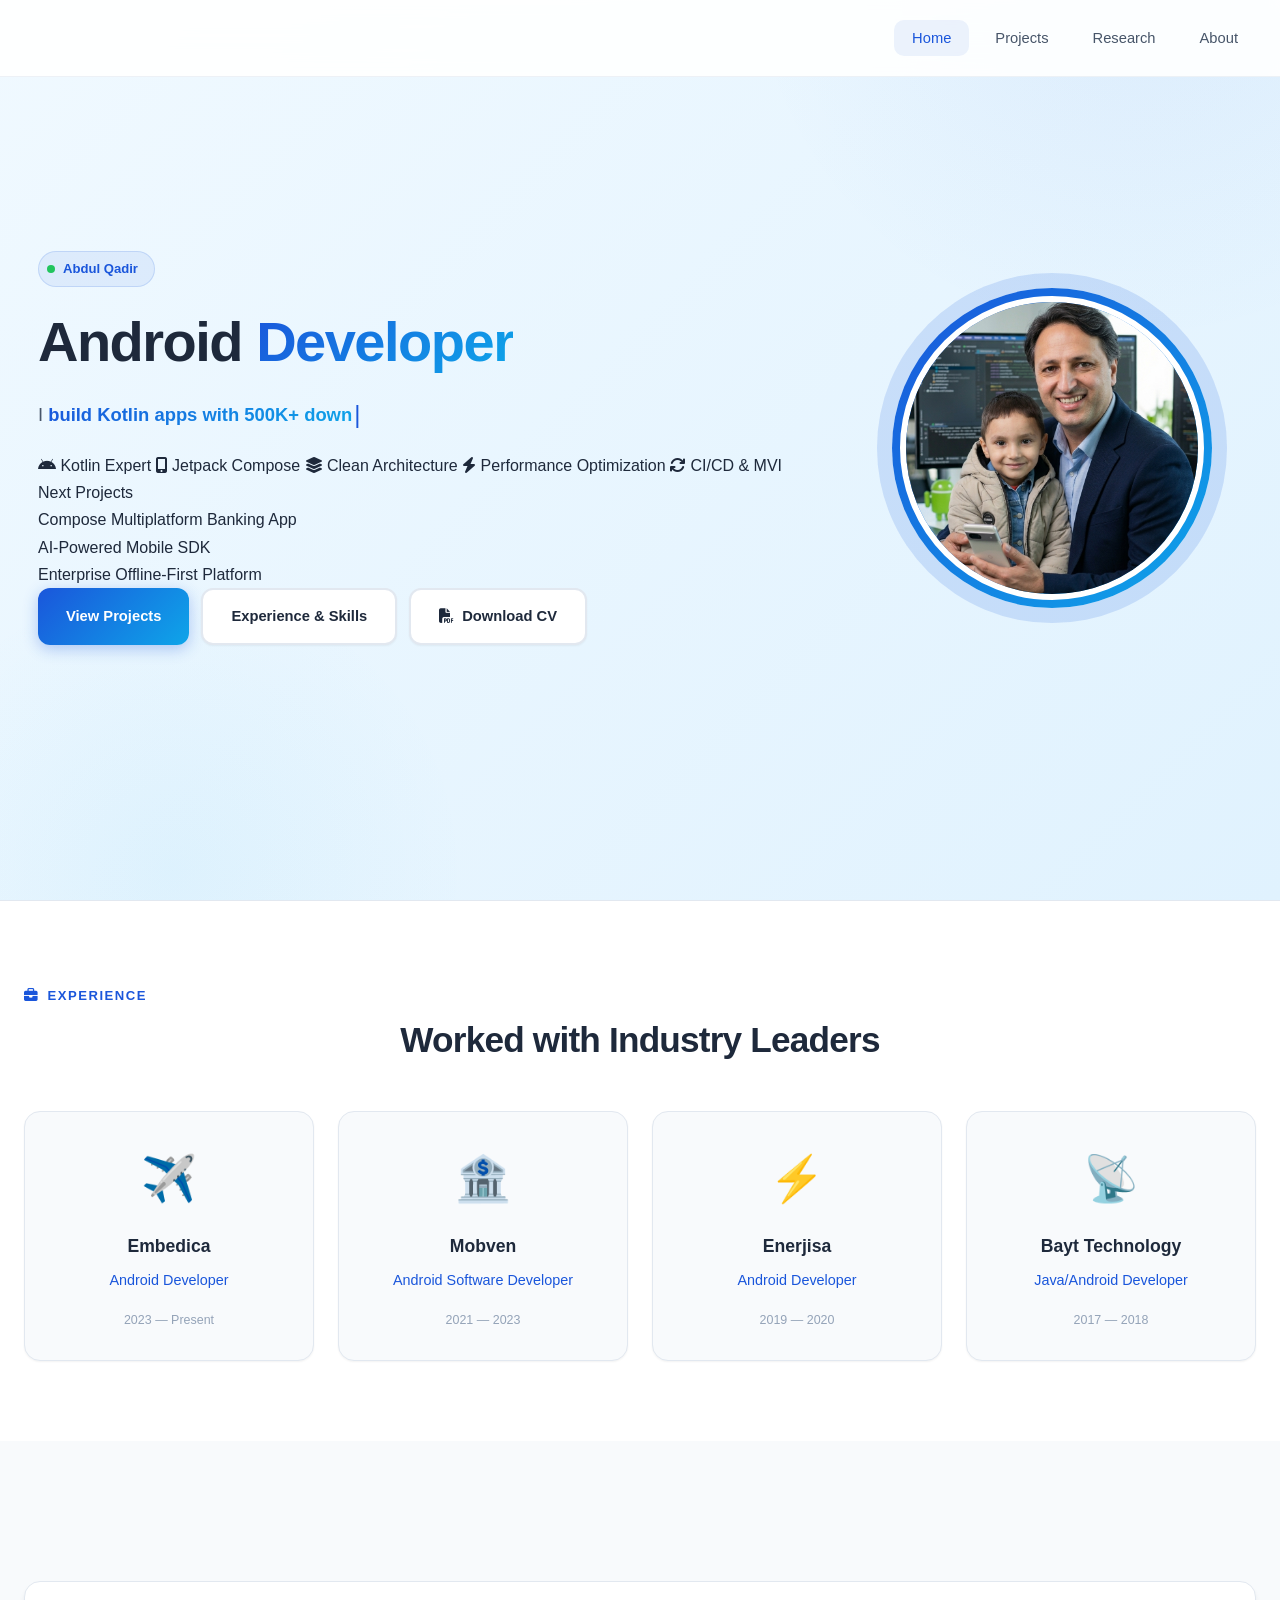
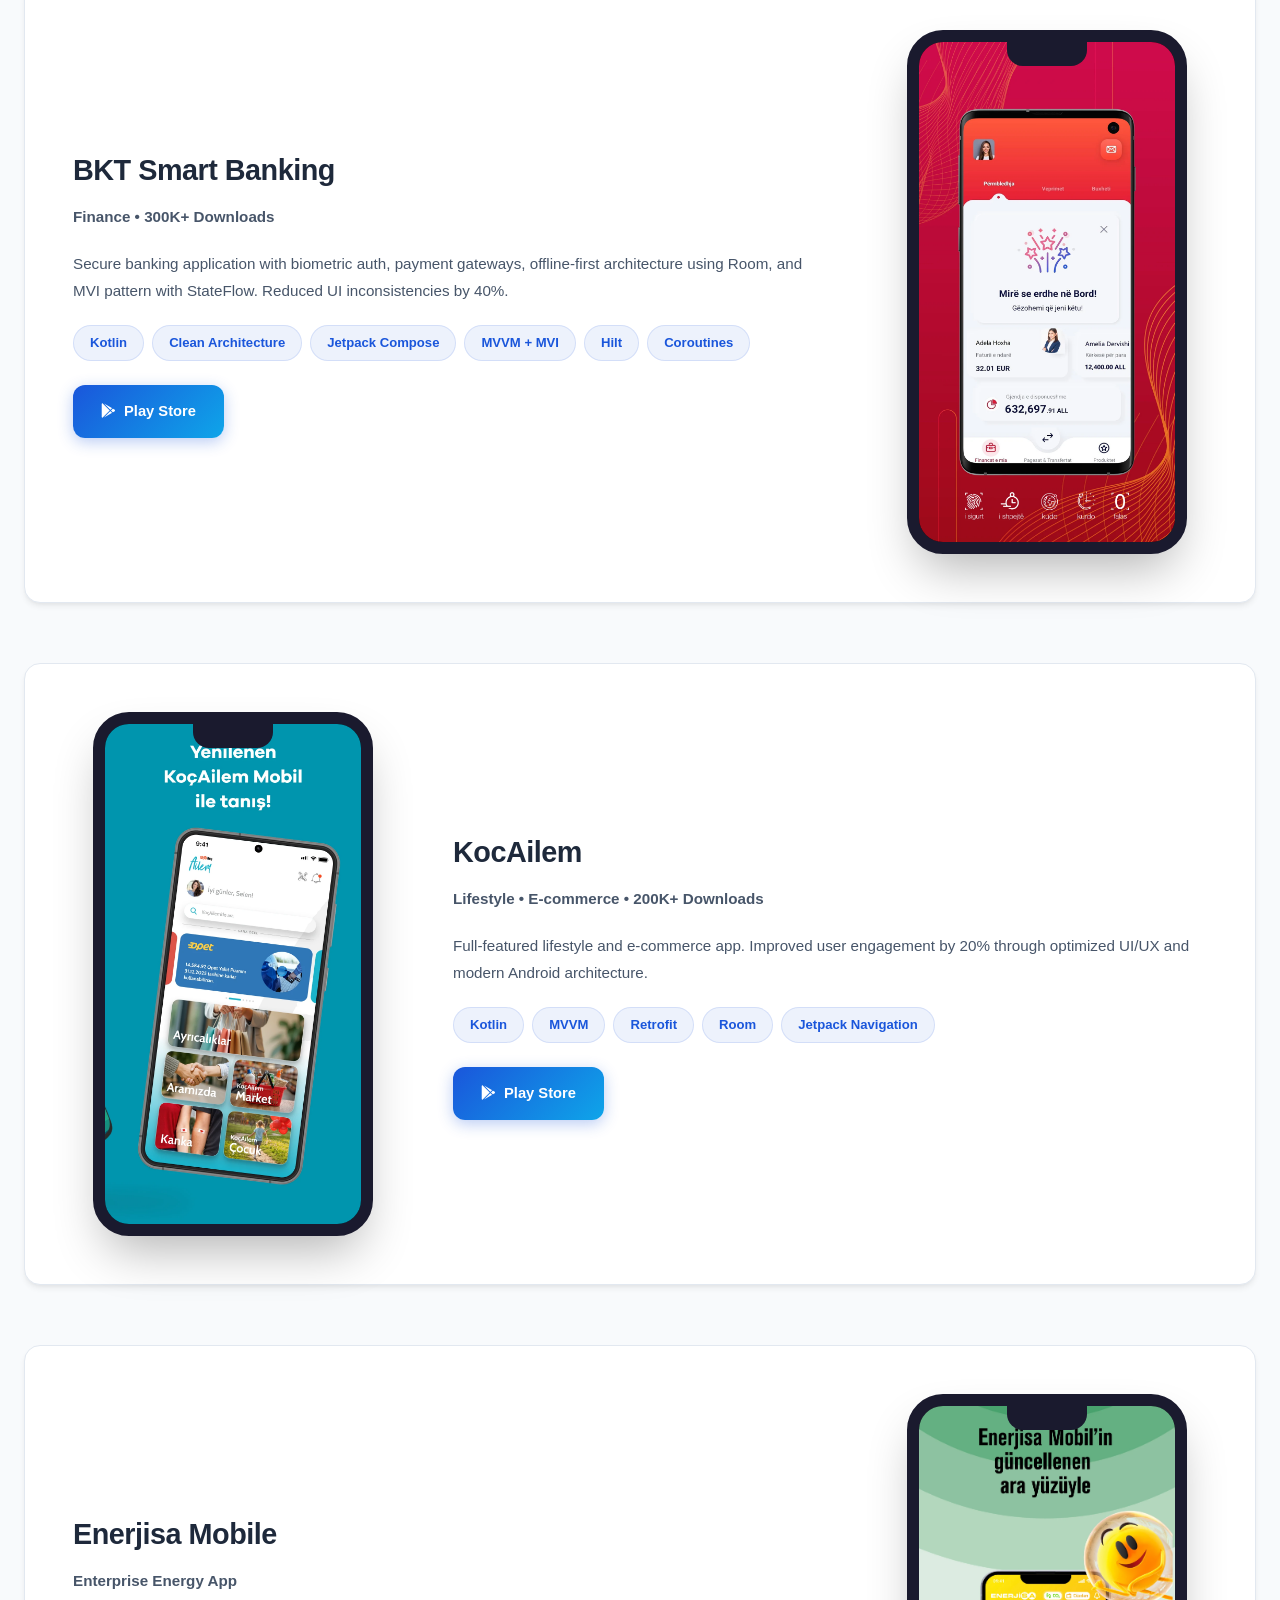
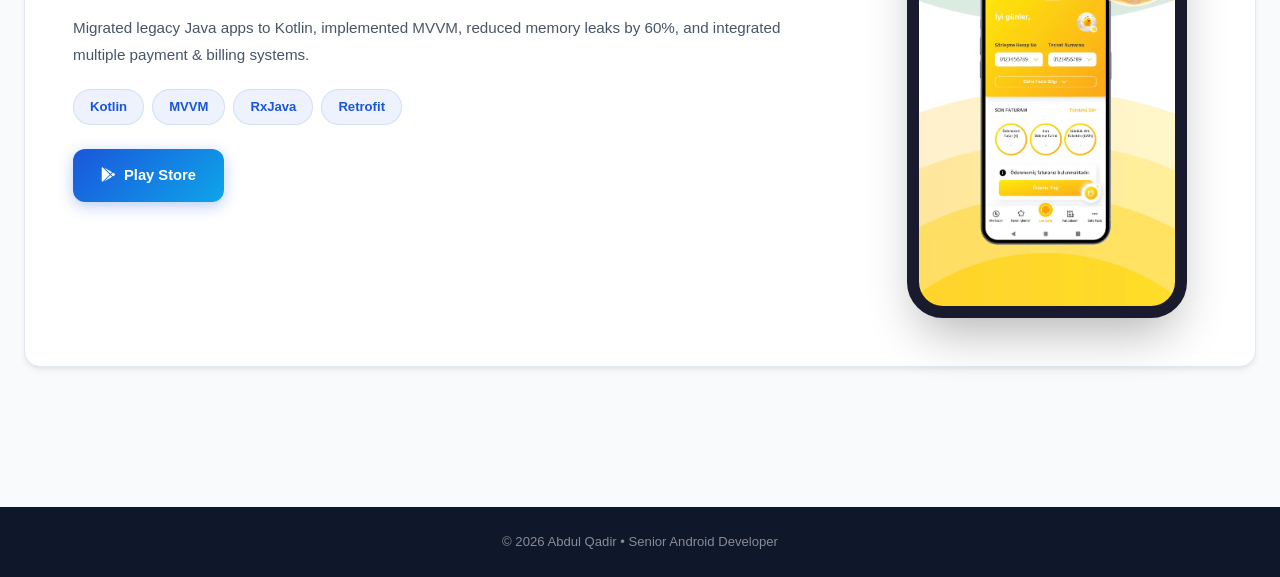
==== commit bea23573: "* New branch for android developer portfolio" ====
--- a/index.html
+++ b/index.html
@@ -3,931 +3,213 @@
 <head>
     <meta charset="UTF-8">
     <meta name="viewport" content="width=device-width, initial-scale=1.0">
-
-    <!-- SEO Meta Tags -->
-    <title>Abdul Qadir — PhD Researcher | Computer Vision & AI | Universitat Rovira i Virgili</title>
-    <meta name="description" content="Abdul Qadir — Predoctoral Researcher at Universitat Rovira i Virgili. Research in Computer Vision, Deep Learning, and AI applied to Aquaculture. Senior Android Developer with 6+ years of experience.">
-    <meta name="keywords" content="Abdul Qadir, PhD, Computer Vision, Deep Learning, AI, Aquaculture, URV, Universitat Rovira i Virgili, Android Developer, Researcher">
-    <meta name="author" content="Abdul Qadir">
-    <meta name="robots" content="index, follow">
-    <link rel="canonical" href="https://abdulqadir.github.io/">
-
-    <!-- Open Graph / Social Media -->
-    <meta property="og:type" content="website">
-    <meta property="og:title" content="Abdul Qadir — PhD Researcher | Computer Vision & AI">
-    <meta property="og:description" content="Predoctoral Researcher at URV. Computer Vision & AI for Aquaculture.">
-    <meta property="og:image" content="assets/images/og-image.jpg">
-    <meta property="og:url" content="https://abdulqadir.github.io/">
-
-    <!-- Twitter Card -->
-    <meta name="twitter:card" content="summary_large_image">
-    <meta name="twitter:title" content="Abdul Qadir — PhD Researcher">
-    <meta name="twitter:description" content="Computer Vision & AI for Aquaculture at Universitat Rovira i Virgili">
-
-    <!-- Favicon -->
-    <link rel="icon" type="image/x-icon" href="favicon.ico">
-    <link rel="apple-touch-icon" sizes="180x180" href="assets/images/apple-touch-icon.png">
-
-    <!-- Google Fonts -->
-    <link rel="preconnect" href="https://fonts.googleapis.com">
-    <link rel="preconnect" href="https://fonts.gstatic.com" crossorigin>
-    <link href="https://fonts.googleapis.com/css2?family=Inter:wght@300;400;500;600;700;800;900&family=JetBrains+Mono:wght@400;500&display=swap" rel="stylesheet">
-
-    <!-- Font Awesome Icons -->
+    <title>Projects | Abdul Qadir</title>
+    <link rel="stylesheet" href="css/styles.css">
     <link rel="stylesheet" href="https://cdnjs.cloudflare.com/ajax/libs/font-awesome/6.5.0/css/all.min.css">
-
-    <!-- Main Stylesheet -->
-    <link rel="stylesheet" href="css/styles.css">
-
-    <!-- Structured Data for Google Scholar / Academic SEO -->
-    <script type="application/ld+json">
-        {
-            "@context": "https://schema.org",
-            "@type": "Person",
-            "name": "Abdul Qadir",
-            "url": "https://abdulqadir.github.io",
-            "jobTitle": "Predoctoral Researcher (PhD Student)",
-            "affiliation": {
-                "@type": "Organization",
-                "name": "Universitat Rovira i Virgili",
-                "url": "https://www.urv.cat"
-            },
-            "alumniOf": [
-                {
-                    "@type": "CollegeOrUniversity",
-                    "name": "Heidelberg University"
-                },
-                {
-                    "@type": "CollegeOrUniversity",
-                    "name": "Altinbas University"
-                },
-                {
-                    "@type": "CollegeOrUniversity",
-                    "name": "IQRA University"
-                }
-            ],
-            "knowsAbout": ["Computer Vision", "Deep Learning", "Aquaculture", "Android Development"],
-            "email": "qadirabdul20@yahoo.com",
-            "address": {
-                "@type": "PostalAddress",
-                "addressLocality": "Tarragona",
-                "addressRegion": "Catalonia",
-                "addressCountry": "Spain"
-            }
-        }
-    </script>
 </head>
 <body>
 
-    <!-- ===================== NAVBAR ===================== -->
     <nav class="navbar" id="navbar">
         <div class="nav-container">
-            <a href="#home" class="nav-logo">Home</a>
-            <button class="nav-toggle" id="navToggle" aria-label="Toggle navigation menu">
-                <i class="fas fa-bars"></i>
-            </button>
+            <a href="index.html" class="nav-logo"></a>
+            <button class="nav-toggle" id="navToggle"><i class="fas fa-bars"></i></button>
             <ul class="nav-links" id="navLinks">
-                <li><a href="#about">About</a></li>
-                <li><a href="#research">Research</a></li>
-                <li><a href="#publications">Publications</a></li>
-                <li><a href="#experience">Experience</a></li>
-                <li><a href="#education">Education</a></li>
-                <li><a href="#conferences">Conferences</a></li>
-                <li><a href="#projects">Projects</a></li>
-                <li><a href="#gallery">Gallery</a></li>
-                <li><a href="#contact">Contact</a></li>
+                <li><a href="index.html">Home</a></li>
+                <li><a href="projects.html" class="active">Projects</a></li>
+                <li><a href="research.html">Research</a></li>
+                <li><a href="about.html">About</a></li>
             </ul>
         </div>
     </nav>
 
-    <!-- ===================== HERO SECTION ===================== -->
-    <!-- ===================== HERO SECTION ===================== -->
-    <section class="hero" id="home">
+    <!-- AMAZING BANNER -->
+
+    <section class="hero">
         <div class="hero-container">
             <div class="hero-content">
                 <div class="hero-badge">
                     <span class="dot"></span>
-                    PhD Researcher & Android Developer
-                </div>
-                <h1>
-                    Abdul<br>
-                    <span class="gradient-text">Qadir</span>
-                </h1>
+                    Abdul Qadir
+                </div>
+
+                <h1>Android <span class="gradient-text">Developer</span></h1>
+
                 <p class="hero-subtitle">
-                    I
-                    <span class="typewriter-wrapper">
-                        <span class="typewriter" id="typewriter"></span>
-                        <span class="typewriter-cursor">|</span>
-                    </span>
+                    I <span class="typewriter-wrapper"><span class="typewriter" id="typewriter"></span><span class="typewriter-cursor">|</span></span>
                 </p>
-                <div class="hero-affiliation">
-                    <span><i class="fas fa-university"></i> Universitat Rovira i Virgili (URV)</span>
-                    <span><i class="fas fa-flask"></i> Dept. of Computer Engineering & Mathematics</span>
-                    <span><i class="fas fa-map-marker-alt"></i> Tarragona, Catalonia, Spain</span>
-                </div>
-
-                <!-- Hero Quick Stats -->
-                <div class="hero-mini-stats">
-                    <div class="hero-mini-stat">
-                        <i class="fab fa-android"></i>
-                        <div>
-                            <strong>500K+</strong>
-                            <span>Downloads</span>
-                        </div>
-                    </div>
-                    <div class="hero-mini-stat">
-                        <i class="fas fa-brain"></i>
-                        <div>
-                            <strong>3+ Years</strong>
-                            <span>PhD Research</span>
-                        </div>
-                    </div>
-                    <div class="hero-mini-stat">
-                        <i class="fas fa-mobile-alt"></i>
-                        <div>
-                            <strong>5+ Apps</strong>
-                            <span>Published</span>
-                        </div>
+
+                <!-- Top Android Skills -->
+                <div class="hero-skills">
+                    <span class="skill-pill"><i class="fab fa-android"></i> Kotlin Expert</span>
+                    <span class="skill-pill"><i class="fas fa-mobile-alt"></i> Jetpack Compose</span>
+                    <span class="skill-pill"><i class="fas fa-layer-group"></i> Clean Architecture</span>
+                    <span class="skill-pill"><i class="fas fa-bolt"></i> Performance Optimization</span>
+                    <span class="skill-pill"><i class="fas fa-sync"></i> CI/CD &amp; MVI</span>
+                </div>
+
+                <!-- Upcoming Projects -->
+                <div class="upcoming-projects">
+                    <p class="upcoming-label">Next Projects</p>
+                    <div class="upcoming-grid">
+                        <div class="upcoming-item">Compose Multiplatform Banking App</div>
+                        <div class="upcoming-item">AI-Powered Mobile SDK</div>
+                        <div class="upcoming-item">Enterprise Offline-First Platform</div>
                     </div>
                 </div>
 
                 <div class="hero-actions">
-                    <a href="#publications" class="btn btn-primary">
-                        <i class="fas fa-book"></i> Research
-                    </a>
-                    <a href="#projects" class="btn btn-outline">
-                        <i class="fab fa-android"></i> Projects
-                    </a>
+                    <a href="projects.html" class="btn btn-primary">View Projects</a>
+                    <a href="about.html" class="btn btn-outline">Experience &amp; Skills</a>
                     <a href="assets/docs/Abdul_Qadir_CV.pdf" target="_blank" class="btn btn-outline">
-                        <i class="fas fa-file-pdf"></i> CV
-                    </a>
-                </div>
-            </div>
+                        <i class="fas fa-file-pdf"></i> Download CV
+                    </a>
+                </div>
+            </div>
+
+
             <div class="hero-photo-wrapper">
                 <div class="hero-photo">
-                    <img src="assets/images/profile.jpeg" alt="Abdul Qadir - PhD Researcher & Android Developer">
-                </div>
-                <!-- Floating Tech Badges around photo -->
-                <div class="floating-badge badge-kotlin"><i class="fab fa-android"></i> Kotlin</div>
-                <div class="floating-badge badge-python"><i class="fas fa-brain"></i> AI</div>
-                <div class="floating-badge badge-compose"><i class="fas fa-mobile-alt"></i> Compose</div>
-                <div class="floating-badge badge-vision"><i class="fas fa-eye"></i> Java</div>
-            </div>
+                    <img src="assets/images/profile-image.png" alt="Abdul Qadir">
+                </div>
+
+                <div class="orbit-ring">
+                    <div class="orbit-skill">Kotlin</div>
+                    <div class="orbit-skill">Compose</div>
+                    <div class="orbit-skill">Clean Arch</div>
+                    <div class="orbit-skill">MVI</div>
+                    <div class="orbit-skill">Coroutines</div>
+                    <div class="orbit-skill">Performance</div>
+                    <div class="orbit-skill">CI/CD</div>
+                    <div class="orbit-skill">Modular</div>
+                </div>
+            </div>
+
+
+
         </div>
     </section>
 
-
-    <!-- ===================== FEATURED PROJECTS STRIP ===================== -->
-    <div class="featured-strip">
-        <div class="featured-strip-container">
-            <div class="featured-strip-label">
-                <i class="fab fa-google-play"></i> Featured on Play Store
-            </div>
-            <div class="featured-projects-row">
-
-                <!-- BKT Smart Banking -->
-                <a href="#projects" class="featured-project-card">
-                    <div class="fp-icon banking-icon">
-                        <i class="fas fa-university"></i>
-                    </div>
-                    <div class="fp-info">
-                        <h4>BKT Smart Banking</h4>
-                        <p>Finance · Banking</p>
-                    </div>
-                    <div class="fp-stats">
-                        <span class="fp-downloads"><i class="fas fa-download"></i> 300K+</span>
-                        <div class="fp-stars">
-                            <i class="fas fa-star"></i>
-                            <i class="fas fa-star"></i>
-                            <i class="fas fa-star"></i>
-                            <i class="fas fa-star"></i>
-                            <i class="fas fa-star-half-alt"></i>
-                        </div>
-                    </div>
-                </a>
-
-                <!-- KocAilem -->
-                <a href="#projects" class="featured-project-card">
-                    <div class="fp-icon lifestyle-icon">
-                        <i class="fas fa-heart"></i>
-                    </div>
-                    <div class="fp-info">
-                        <h4>KocAilem</h4>
-                        <p>Lifestyle · E-commerce</p>
-                    </div>
-                    <div class="fp-stats">
-                        <span class="fp-downloads"><i class="fas fa-download"></i> 200K+</span>
-                        <div class="fp-stars">
-                            <i class="fas fa-star"></i>
-                            <i class="fas fa-star"></i>
-                            <i class="fas fa-star"></i>
-                            <i class="fas fa-star"></i>
-                            <i class="fas fa-star"></i>
-                        </div>
-                    </div>
-                </a>
-
-                <!-- Enerjisa -->
-                <a href="#projects" class="featured-project-card">
-                    <div class="fp-icon energy-icon">
-                        <i class="fas fa-bolt"></i>
-                    </div>
-                    <div class="fp-info">
-                        <h4>Enerjisa Energy</h4>
-                        <p>Enterprise · Energy</p>
-                    </div>
-                    <div class="fp-stats">
-                        <span class="fp-downloads"><i class="fas fa-building"></i> Enterprise</span>
-                        <div class="fp-stars">
-                            <i class="fas fa-star"></i>
-                            <i class="fas fa-star"></i>
-                            <i class="fas fa-star"></i>
-                            <i class="fas fa-star"></i>
-                            <i class="fas fa-star-half-alt"></i>
-                        </div>
-                    </div>
-                </a>
-
-            </div>
-        </div>
-    </div>
-
-
-    <!-- ===================== STATS BAR ===================== -->
-    <div class="stats-bar">
-        <div class="stats-container">
-            <div class="stat-item fade-in">
-                <div class="stat-icon"><i class="fas fa-brain"></i></div>
-                <div>
-                    <div class="stat-number" data-target="3">0</div>
-                    <div class="stat-label">Years PhD Research</div>
-                </div>
-            </div>
-            <div class="stat-item fade-in fade-in-delay-1">
-                <div class="stat-icon"><i class="fab fa-android"></i></div>
-                <div>
-                    <div class="stat-number" data-target="6">0</div>
-                    <div class="stat-label">Years Android Dev</div>
-                </div>
-            </div>
-            <div class="stat-item fade-in fade-in-delay-2">
-                <div class="stat-icon"><i class="fas fa-download"></i></div>
-                <div>
-                    <div class="stat-number" data-target="500">0</div>
-                    <div class="stat-label">K+ App Downloads</div>
-                </div>
-            </div>
-            <div class="stat-item fade-in fade-in-delay-3">
-                <div class="stat-icon"><i class="fas fa-globe"></i></div>
-                <div>
-                    <div class="stat-number" data-target="5">0</div>
-                    <div class="stat-label">Countries</div>
-                </div>
-            </div>
-        </div>
-    </div>
-
-
-
-    <!-- ===================== ABOUT SECTION ===================== -->
-    <section class="about-section" id="about">
+    <!-- NEW: EXPERIENCE SECTION (After Banner & Stats) -->
+    <section class="experience-strip">
         <div class="section-container">
-            <div class="section-header">
-                <div class="section-label"><i class="fas fa-user"></i> About Me</div>
-                <h2 class="section-title">Researcher & Software Engineer</h2>
-            </div>
-            <div class="about-grid">
-                <div class="about-text fade-in">
-                    <p>
-                        I am a <strong>predoctoral researcher</strong> (PhD student) in the Department
-                        of Computer Engineering and Mathematics at
-                        <strong>Universitat Rovira i Virgili (URV)</strong>, Tarragona, Spain.
-                        My research focuses on the intersection of
-                        <strong>Computer Vision, Artificial Intelligence, and Aquaculture</strong>,
-                        where I develop intelligent systems for automated fish behavior analysis
-                        and reproduction prediction.
-                    </p>
-                    <p>
-                        My PhD work applies deep learning models—including object detection,
-                        tracking, and image classification—to study the reproductive behavior of
-                        <em>Senegalese sole (Solea senegalensis)</em>. This interdisciplinary
-                        research has been featured in international media and presented at major
-                        European aquaculture conferences.
-                    </p>
-                    <p>
-                        Prior to my PhD, I gained <strong>6+ years of professional experience</strong>
-                        as a Senior Android Developer, building scalable mobile applications in the
-                        finance, e-commerce, and energy sectors. I bring a unique combination of
-                        academic rigor and industry expertise to my work.
-                    </p>
-
-                    <!-- Research Interests -->
-                    <div id="research">
-                        <h3 class="research-heading">
-                            <i class="fas fa-microscope"></i> Research Interests
-                        </h3>
-                        <div class="research-interests">
-                            <span class="research-tag">Computer Vision</span>
-                            <span class="research-tag">Deep Learning</span>
-                            <span class="research-tag">Object Detection & Tracking</span>
-                            <span class="research-tag">Image Classification</span>
-                            <span class="research-tag">AI in Aquaculture</span>
-                            <span class="research-tag">Fish Behavior Analysis</span>
-                            <span class="research-tag">Precision Aquaculture</span>
-                            <span class="research-tag">Reproductive Biology + AI</span>
-                        </div>
-                    </div>
-                </div>
-
-                <!-- Info Cards -->
-                <div class="info-cards fade-in fade-in-delay-2">
-                    <div class="info-card">
-                        <div class="info-card-icon"><i class="fas fa-university"></i></div>
-                        <div>
-                            <h4>Current Position</h4>
-                            <p>Predoctoral Researcher (PhD Student)<br>Universitat Rovira i Virgili, Spain</p>
-                        </div>
-                    </div>
-                    <div class="info-card">
-                        <div class="info-card-icon"><i class="fas fa-brain"></i></div>
-                        <div>
-                            <h4>Research Focus</h4>
-                            <p>Computer Vision & AI applied to fish reproductive behavior detection and prediction</p>
-                        </div>
-                    </div>
-                    <div class="info-card">
-                        <div class="info-card-icon"><i class="fas fa-users"></i></div>
-                        <div>
-                            <h4>Supervisors</h4>
-                            <p>Prof. Francesc Serratosa & Prof. Neil Duncan</p>
-                        </div>
-                    </div>
-                    <div class="info-card">
-                        <div class="info-card-icon"><i class="fas fa-globe"></i></div>
-                        <div>
-                            <h4>Languages</h4>
-                            <p>English (Fluent) · Urdu (Native) · Turkish (Intermediate) · Spanish (Learning)</p>
-                        </div>
-                    </div>
+            <div class="section-label"><i class="fas fa-briefcase"></i> EXPERIENCE</div>
+            <h2 class="section-title" style="text-align:center; margin-bottom: 50px;">Worked with Industry Leaders</h2>
+
+            <div class="companies-grid">
+
+                <div class="company-card">
+                    <div class="company-logo">✈️</div>
+                    <h4>Embedica</h4>
+                    <p>Android Developer</p>
+                    <span class="company-year">2023 — Present</span>
+                </div>
+
+                <div class="company-card">
+                    <div class="company-logo">🏦</div>
+                    <h4>Mobven</h4>
+                    <p>Android Software Developer</p>
+                    <span class="company-year">2021 — 2023</span>
+                </div>
+                <div class="company-card">
+                    <div class="company-logo">⚡</div>
+                    <h4>Enerjisa</h4>
+                    <p>Android Developer</p>
+                    <span class="company-year">2019 — 2020</span>
+                </div>
+
+                <div class="company-card">
+                    <div class="company-logo">📡</div>
+                    <h4>Bayt Technology</h4>
+                    <p>Java/Android Developer</p>
+                    <span class="company-year">2017 — 2018</span>
                 </div>
             </div>
         </div>
     </section>
 
-    <!-- ===================== PUBLICATIONS ===================== -->
-    <section class="publications-section" id="publications">
+
+    <section class="projects-section">
         <div class="section-container">
-            <div class="section-header">
-                <div class="section-label"><i class="fas fa-book-open"></i> Publications & Research Output</div>
-                <h2 class="section-title">Academic Publications</h2>
-                <p class="section-subtitle">Research at the intersection of Computer Vision, AI, and Aquaculture Science</p>
-            </div>
-
-            <!-- Publication 1 -->
-            <article class="pub-card fade-in">
-                <div class="pub-type"><i class="fas fa-file-alt"></i> Conference Paper / Poster</div>
-                <h3 class="pub-title">
-                    In Vitro Fertilisation of Naturally Ovulated Senegalese Sole
-                    (<em>Solea senegalensis</em>) Eggs for Organic Aquaculture that
-                    Incorporates Computer Vision Prediction Models
-                </h3>
-                <p class="pub-authors">
-                    <strong>Abdul Qadir</strong>, Sandra Salcedo, Francesc Serratosa, Neil Duncan
-                </p>
-                <p class="pub-venue">
-                    Aquaculture Europe 2025 — European Aquaculture Society (EAS), Valencia, Spain, September 2025
-                </p>
-                <div class="pub-links">
-                    <a href="https://www.mispeces.com/en/news/AI-breakthrough-in-sole-reproduction-to-boost-efficiency-and-sustainability-in-aquaculture/"
-                       target="_blank" rel="noopener noreferrer" class="pub-link">
-                        <i class="fas fa-newspaper"></i> Media Coverage
-                    </a>
-                </div>
-            </article>
-
-            <!-- Publication 2 -->
-            <article class="pub-card fade-in fade-in-delay-1">
-                <div class="pub-type"><i class="fas fa-file-alt"></i> Conference Paper / Poster</div>
-                <h3 class="pub-title">Fish Tracking for Automatic Detection of Reproductive Behaviour</h3>
-                <p class="pub-authors">
-                    <strong>Abdul Qadir</strong>, Wendy Gonzalez Lopez, Neil Duncan, Francesc Serratosa
-                </p>
-                <p class="pub-venue">
-                    Aquaculture Europe 2022 — European Aquaculture Society (EAS), Rimini, Italy, September 2022
-                </p>
-            </article>
-
-            <!-- Media Highlight -->
-            <div class="media-highlight fade-in fade-in-delay-2">
-                <i class="fas fa-star"></i>
-                <div class="media-highlight-content">
-                    <h4>🐟 Research Featured in International Media</h4>
-                    <a href="https://www.mispeces.com/en/news/AI-breakthrough-in-sole-reproduction-to-boost-efficiency-and-sustainability-in-aquaculture/"
-                       target="_blank" rel="noopener noreferrer">
-                        "AI breakthrough in sole reproduction to boost efficiency and sustainability in aquaculture" — MisPeces.com
-                    </a>
-                </div>
-            </div>
+
+            <div class="project-showcase">
+                <div class="project-showcase-content">
+                    <h2>BKT Smart Banking</h2>
+                    <p class="project-category">Finance • 300K+ Downloads</p>
+                    <p>Secure banking application with biometric auth, payment gateways, offline-first architecture using Room, and MVI pattern with StateFlow. Reduced UI inconsistencies by 40%.</p>
+                    <div class="project-tech-stack">
+                        <span class="tech-badge">Kotlin</span>
+                        <span class="tech-badge">Clean Architecture</span>
+                        <span class="tech-badge">Jetpack Compose</span>
+                        <span class="tech-badge">MVVM + MVI</span>
+                        <span class="tech-badge">Hilt</span>
+                        <span class="tech-badge">Coroutines</span>
+                    </div>
+                    <a href="https://play.google.com/store/apps/details?id=com.bkt.mobile" target="_blank" class="btn btn-primary">
+                        <i class="fab fa-google-play"></i> Play Store
+                    </a>
+                </div>
+                <div class="project-showcase-visual">
+                    <div class="phone-mockup"><img src="assets/images/bkt.webp" alt="BKT"></div>
+                </div>
+            </div>
+
+            <div class="project-showcase reverse">
+                <div class="project-showcase-content">
+                    <h2>KocAilem</h2>
+                    <p class="project-category">Lifestyle • E-commerce • 200K+ Downloads</p>
+                    <p>Full-featured lifestyle and e-commerce app. Improved user engagement by 20% through optimized UI/UX and modern Android architecture.</p>
+                    <div class="project-tech-stack">
+                        <span class="tech-badge">Kotlin</span>
+                        <span class="tech-badge">MVVM</span>
+                        <span class="tech-badge">Retrofit</span>
+                        <span class="tech-badge">Room</span>
+                        <span class="tech-badge">Jetpack Navigation</span>
+                    </div>
+                    <a href="https://play.google.com/store/apps/details?id=com.koc.kocailem&hl=en" target="_blank" class="btn btn-primary">
+                        <i class="fab fa-google-play"></i> Play Store
+                    </a>
+                </div>
+                <div class="project-showcase-visual">
+                    <div class="phone-mockup"><img src="assets/images/koc.webp" alt="KocAilem"></div>
+                </div>
+            </div>
+
+            <div class="project-showcase">
+                <div class="project-showcase-content">
+                    <h2>Enerjisa Mobile</h2>
+                    <p class="project-category">Enterprise Energy App</p>
+                    <p>Migrated legacy Java apps to Kotlin, implemented MVVM, reduced memory leaks by 60%, and integrated multiple payment & billing systems.</p>
+                    <div class="project-tech-stack">
+                        <span class="tech-badge">Kotlin</span>
+                        <span class="tech-badge">MVVM</span>
+                        <span class="tech-badge">RxJava</span>
+                        <span class="tech-badge">Retrofit</span>
+                    </div>
+                    <a href="https://play.google.com/store/apps/details?id=com.enerjisa.android&hl=en_SG" target="_blank" class="btn btn-primary">
+                        <i class="fab fa-google-play"></i> Play Store
+                    </a>
+                </div>
+                <div class="project-showcase-visual">
+                    <div class="phone-mockup"><img src="assets/images/enerjisa.webp" alt="Enerjisa"></div>
+                </div>
+            </div>
+
         </div>
     </section>
 
-    <!-- ===================== EXPERIENCE ===================== -->
-    <section class="experience-section" id="experience">
-        <div class="section-container">
-            <div class="section-header">
-                <div class="section-label"><i class="fas fa-briefcase"></i> Experience</div>
-                <h2 class="section-title">Professional & Research Experience</h2>
-            </div>
-
-            <div class="timeline">
-                <!-- PhD Research -->
-                <div class="timeline-item fade-in">
-                    <div class="timeline-header">
-                        <span class="timeline-role">Predoctoral Researcher (PhD Student)</span>
-                        <span class="timeline-date">Oct 2022 – Present</span>
-                    </div>
-                    <div class="timeline-company">
-                        <i class="fas fa-university"></i> Universitat Rovira i Virgili — Tarragona, Spain
-                    </div>
-                    <ul class="timeline-bullets">
-                        <li>Developing computer vision and deep learning models for automatic detection of fish reproductive behavior in <em>Senegalese sole</em></li>
-                        <li>Applying object detection, tracking, and image classification to predict fertilization outcomes</li>
-                        <li>Presented research at international conferences (Aquaculture Europe 2022, 2025; ISRPF 2023)</li>
-                        <li>Collaborating with aquaculture biologists in an interdisciplinary research team</li>
-                    </ul>
-                </div>
-
-                <!-- Axeecom -->
-                <div class="timeline-item fade-in">
-                    <div class="timeline-header">
-                        <span class="timeline-role">Android Developer (Freelance/Contract)</span>
-                        <span class="timeline-date">Oct 2023 – Present</span>
-                    </div>
-                    <div class="timeline-company">
-                        <i class="fas fa-building"></i> Axeecom
-                    </div>
-                    <ul class="timeline-bullets">
-                        <li>Architected airline booking mobile app using Kotlin, Jetpack Compose, Clean Architecture — 10,000+ active users</li>
-                        <li>Implemented MVI pattern with Kotlin Coroutines and StateFlow, reducing UI inconsistencies by 40%</li>
-                        <li>Built offline-first architecture with Room database achieving 99.5% crash-free rate</li>
-                    </ul>
-                </div>
-
-                <!-- Mobven -->
-                <div class="timeline-item fade-in">
-                    <div class="timeline-header">
-                        <span class="timeline-role">Android Software Developer</span>
-                        <span class="timeline-date">Jan 2021 – Sep 2023</span>
-                    </div>
-                    <div class="timeline-company">
-                        <i class="fas fa-building"></i> Mobven — Istanbul, Turkey
-                    </div>
-                    <ul class="timeline-bullets">
-                        <li>Led development of 2 production apps (KocAilem, BKT Smart Banking) — 500,000+ combined downloads</li>
-                        <li>Improved user engagement by 20%; integrated payment gateways handling 100K+ daily transactions</li>
-                        <li>Achieved 85% test coverage with JUnit/Espresso, reducing production bugs by 35%</li>
-                        <li>Established CI/CD pipelines with GitHub Actions, reducing deployment time by 50%</li>
-                    </ul>
-                </div>
-
-                <!-- Enerjisa -->
-                <div class="timeline-item fade-in">
-                    <div class="timeline-header">
-                        <span class="timeline-role">Android Developer</span>
-                        <span class="timeline-date">Jan 2019 – Dec 2020</span>
-                    </div>
-                    <div class="timeline-company">
-                        <i class="fas fa-building"></i> Enerjisa — Turkey
-                    </div>
-                    <ul class="timeline-bullets">
-                        <li>Migrated 3 enterprise apps from Java to Kotlin, improving maintainability by 40%</li>
-                        <li>Refactored to MVVM architecture, reducing memory leaks by 60%</li>
-                        <li>Implemented RxJava/Retrofit for async operations, improving API response time by 45%</li>
-                    </ul>
-                </div>
-
-                <!-- Bayt -->
-                <div class="timeline-item fade-in">
-                    <div class="timeline-header">
-                        <span class="timeline-role">Java Software Developer</span>
-                        <span class="timeline-date">Aug 2017 – Sep 2018</span>
-                    </div>
-                    <div class="timeline-company">
-                        <i class="fas fa-building"></i> Bayt Technology
-                    </div>
-                    <ul class="timeline-bullets">
-                        <li>Developed WiFi analytics CMS with real-time user data insights</li>
-                        <li>Enhanced campaign targeting accuracy by 30% via behavioral analytics</li>
-                    </ul>
-                </div>
-            </div>
-        </div>
-    </section>
-
-    <!-- ===================== EDUCATION ===================== -->
-    <section class="education-section" id="education">
-        <div class="section-container">
-            <div class="section-header">
-                <div class="section-label"><i class="fas fa-graduation-cap"></i> Education</div>
-                <h2 class="section-title">Academic Background</h2>
-            </div>
-            <div class="edu-grid">
-                <div class="edu-card current fade-in">
-                    <span class="current-badge">Current</span>
-                    <div class="edu-icon"><i class="fas fa-microscope"></i></div>
-                    <div class="edu-degree">PhD in Computer Engineering & Mathematics</div>
-                    <div class="edu-school">Universitat Rovira i Virgili (URV)</div>
-                    <div class="edu-details">Tarragona, Catalonia, Spain · 2022 – Present</div>
-                    <div class="edu-focus">Research: Computer Vision & AI for Aquaculture</div>
-                </div>
-                <div class="edu-card fade-in fade-in-delay-1">
-                    <div class="edu-icon"><i class="fas fa-laptop-code"></i></div>
-                    <div class="edu-degree">M.S. in Applied Computer Science</div>
-                    <div class="edu-school">Heidelberg University</div>
-                    <div class="edu-details">Germany · 2018 – 2019 (Exchange Program)</div>
-                </div>
-                <div class="edu-card fade-in fade-in-delay-2">
-                    <div class="edu-icon"><i class="fas fa-server"></i></div>
-                    <div class="edu-degree">M.S. in Information Technology</div>
-                    <div class="edu-school">Altinbas University</div>
-                    <div class="edu-details">Istanbul, Turkey · 2016 – 2018</div>
-                </div>
-                <div class="edu-card fade-in fade-in-delay-3">
-                    <div class="edu-icon"><i class="fas fa-code"></i></div>
-                    <div class="edu-degree">B.S. in Computer Science</div>
-                    <div class="edu-school">IQRA University</div>
-                    <div class="edu-details">Islamabad, Pakistan · 2009 – 2013</div>
-                </div>
-            </div>
-        </div>
-    </section>
-
-    <!-- ===================== CONFERENCES ===================== -->
-    <section class="conferences-section" id="conferences">
-        <div class="section-container">
-            <div class="section-header">
-                <div class="section-label"><i class="fas fa-chalkboard-teacher"></i> Conferences</div>
-                <h2 class="section-title">Conference Activity</h2>
-            </div>
-            <div class="conf-grid">
-                <article class="conf-card fade-in">
-                    <div class="conf-year"><i class="fas fa-calendar-alt"></i> Sep 2025</div>
-                    <h3 class="conf-name">Aquaculture Europe 2025</h3>
-                    <p class="conf-talk">
-                        "In Vitro Fertilisation of Naturally Ovulated Senegalese Sole Eggs
-                        for Organic Aquaculture that Incorporates Computer Vision Prediction Models"
-                    </p>
-                    <div class="conf-location">
-                        <i class="fas fa-map-marker-alt"></i> Valencia, Spain
-                    </div>
-                    <div class="conf-type-badge"><i class="fas fa-image"></i> Poster Presentation</div>
-                </article>
-
-                <article class="conf-card fade-in fade-in-delay-1">
-                    <div class="conf-year"><i class="fas fa-calendar-alt"></i> May 2023</div>
-                    <h3 class="conf-name">12th International Symposium on Reproductive Physiology of Fish (ISRPF)</h3>
-                    <p class="conf-talk">Participated in symposium on fish reproductive biology</p>
-                    <div class="conf-location">
-                        <i class="fas fa-map-marker-alt"></i> Chersonissos, Crete, Greece
-                    </div>
-                    <div class="conf-type-badge"><i class="fas fa-users"></i> Attendance</div>
-                </article>
-
-                <article class="conf-card fade-in fade-in-delay-2">
-                    <div class="conf-year"><i class="fas fa-calendar-alt"></i> Sep 2022</div>
-                    <h3 class="conf-name">Aquaculture Europe 2022</h3>
-                    <p class="conf-talk">"Fish Tracking for Automatic Detection of Reproductive Behaviour"</p>
-                    <div class="conf-location">
-                        <i class="fas fa-map-marker-alt"></i> Rimini, Italy
-                    </div>
-                    <div class="conf-type-badge"><i class="fas fa-image"></i> Poster Presentation</div>
-                </article>
-            </div>
-        </div>
-    </section>
-
-    <!-- ===================== Projects ===================== -->
-    <section class="projects-section" id="projects">
-        <div class="section-container">
-            <div class="section-header">
-                <div class="section-label"><i class="fas fa-tools"></i> Skills & Technologies</div>
-                <h2 class="section-title">Technical Expertise</h2>
-            </div>
-            <div class="skills-grid">
-                <div class="skill-category fade-in">
-                    <div class="skill-cat-header">
-                        <div class="skill-cat-icon"><i class="fas fa-brain"></i></div>
-                        <span class="skill-cat-title">AI / Machine Learning</span>
-                    </div>
-                    <div class="skill-tags">
-                        <span class="skill-tag">Deep Learning</span>
-                        <span class="skill-tag">Computer Vision</span>
-                        <span class="skill-tag">Object Detection</span>
-                        <span class="skill-tag">Object Tracking</span>
-                        <span class="skill-tag">Image Classification</span>
-                        <span class="skill-tag">Python</span>
-                        <span class="skill-tag">PyTorch</span>
-                        <span class="skill-tag">TensorFlow</span>
-                    </div>
-                </div>
-                <div class="skill-category fade-in fade-in-delay-1">
-                    <div class="skill-cat-header">
-                        <div class="skill-cat-icon"><i class="fas fa-mobile-alt"></i></div>
-                        <span class="skill-cat-title">Mobile Development</span>
-                    </div>
-                    <div class="skill-tags">
-                        <span class="skill-tag">Kotlin</span>
-                        <span class="skill-tag">Jetpack Compose</span>
-                        <span class="skill-tag">Android SDK</span>
-                        <span class="skill-tag">MVVM / MVI</span>
-                        <span class="skill-tag">Clean Architecture</span>
-                        <span class="skill-tag">Coroutines & Flow</span>
-                        <span class="skill-tag">Hilt / Dagger</span>
-                        <span class="skill-tag">Room</span>
-                    </div>
-                </div>
-                <div class="skill-category fade-in fade-in-delay-2">
-                    <div class="skill-cat-header">
-                        <div class="skill-cat-icon"><i class="fas fa-code"></i></div>
-                        <span class="skill-cat-title">Programming Languages</span>
-                    </div>
-                    <div class="skill-tags">
-                        <span class="skill-tag">Kotlin</span>
-                        <span class="skill-tag">Python</span>
-                        <span class="skill-tag">Java</span>
-                        <span class="skill-tag">C++</span>
-                        <span class="skill-tag">PHP</span>
-                        <span class="skill-tag">JavaScript</span>
-                    </div>
-                </div>
-                <div class="skill-category fade-in fade-in-delay-3">
-                    <div class="skill-cat-header">
-                        <div class="skill-cat-icon"><i class="fas fa-network-wired"></i></div>
-                        <span class="skill-cat-title">Backend & APIs</span>
-                    </div>
-                    <div class="skill-tags">
-                        <span class="skill-tag">REST APIs</span>
-                        <span class="skill-tag">Retrofit</span>
-                        <span class="skill-tag">GraphQL</span>
-                        <span class="skill-tag">Firebase</span>
-                        <span class="skill-tag">OAuth 2.0</span>
-                        <span class="skill-tag">MongoDB</span>
-                    </div>
-                </div>
-                <div class="skill-category fade-in fade-in-delay-4">
-                    <div class="skill-cat-header">
-                        <div class="skill-cat-icon"><i class="fas fa-vial"></i></div>
-                        <span class="skill-cat-title">Testing & DevOps</span>
-                    </div>
-                    <div class="skill-tags">
-                        <span class="skill-tag">JUnit</span>
-                        <span class="skill-tag">Espresso</span>
-                        <span class="skill-tag">MockK</span>
-                        <span class="skill-tag">CI/CD</span>
-                        <span class="skill-tag">GitHub Actions</span>
-                        <span class="skill-tag">Git</span>
-                        <span class="skill-tag">TDD</span>
-                    </div>
-                </div>
-                <div class="skill-category fade-in fade-in-delay-4">
-                    <div class="skill-cat-header">
-                        <div class="skill-cat-icon"><i class="fas fa-fish"></i></div>
-                        <span class="skill-cat-title">Domain Expertise</span>
-                    </div>
-                    <div class="skill-tags">
-                        <span class="skill-tag">Aquaculture</span>
-                        <span class="skill-tag">Fish Reproductive Biology</span>
-                        <span class="skill-tag">Precision Farming</span>
-                        <span class="skill-tag">Interdisciplinary Research</span>
-                    </div>
-                </div>
-            </div>
-        </div>
-    </section>
-
-    <!-- ===================== GALLERY ===================== -->
-    <section class="gallery-section" id="gallery">
-        <div class="section-container">
-            <div class="section-header">
-                <div class="section-label"><i class="fas fa-camera"></i> Gallery</div>
-                <h2 class="section-title">Research & Conference Moments</h2>
-                <p class="section-subtitle">Highlights from conferences, lab work, and academic life</p>
-            </div>
-
-            <!-- Filter Buttons -->
-            <div class="gallery-filters">
-                <button class="filter-btn active" data-filter="all">All</button>
-                <button class="filter-btn" data-filter="conference">Conferences</button>
-                <button class="filter-btn" data-filter="research">Research</button>
-                <button class="filter-btn" data-filter="phd">PhD Life</button>
-            </div>
-
-            <!-- Photo Grid -->
-            <div class="gallery-grid">
-
-                <!-- Photo 1 -->
-                <div class="gallery-item fade-in" data-category="conference">
-                    <div class="gallery-img-wrapper">
-                        <img src="assets/images/gallery/greece_01.jpg"
-                             alt="ISRPF 2023 - Crete, Greece" loading="lazy">
-                        <div class="gallery-overlay">
-                            <i class="fas fa-expand"></i>
-                        </div>
-                    </div>
-                    <div class="gallery-caption">
-                        <h4>ISRPF 2023</h4>
-                        <p>Crete, Greece</p>
-                    </div>
-                </div>
-
-                <!-- Photo 2 -->
-                <div class="gallery-item fade-in fade-in-delay-1" data-category="conference">
-                    <div class="gallery-img-wrapper">
-                        <img src="assets/images/gallery/greece_02.jpg"
-                             alt="ISRPF 2023 - Crete, Greece" loading="lazy">
-                        <div class="gallery-overlay">
-                            <i class="fas fa-expand"></i>
-                        </div>
-                    </div>
-                    <div class="gallery-caption">
-                        <h4>ISRPF 2023</h4>
-                        <p>Crete, Greece</p>
-                    </div>
-                </div>
-
-                <!-- Photo 3 -->
-                <div class="gallery-item fade-in fade-in-delay-2" data-category="conference">
-                    <div class="gallery-img-wrapper">
-                        <img src="assets/images/gallery/group-photo_orig.jpeg"
-                             alt="Aquaculture sole2" loading="lazy">
-                        <div class="gallery-overlay">
-                            <i class="fas fa-expand"></i>
-                        </div>
-                    </div>
-                    <div class="gallery-caption">
-                        <h4>ISRPF 2023</h4>
-                        <p>Crete, Greece</p>
-                    </div>
-                </div>
-
-                <!-- Photo 4 -->
-                <div class="gallery-item fade-in fade-in-delay-1" data-category="research">
-                    <div class="gallery-img-wrapper">
-                        <img src="assets/images/gallery/sole2.jpg"
-                             alt="PhD Research Team" loading="lazy">
-                        <div class="gallery-overlay">
-                            <i class="fas fa-expand"></i>
-                        </div>
-                    </div>
-                    <div class="gallery-caption">
-                        <h4>Research Team</h4>
-                        <p>IRTA, La Rapita</p>
-                    </div>
-                </div>
-
-                <!-- Photo 5 -->
-                <div class="gallery-item fade-in fade-in-delay-2" data-category="research">
-                    <div class="gallery-img-wrapper">
-                        <img src="assets/images/gallery/sole4.jpg"
-                             alt="Research Presentation" loading="lazy">
-                        <div class="gallery-overlay">
-                            <i class="fas fa-expand"></i>
-                        </div>
-                    </div>
-                    <div class="gallery-caption">
-                        <h4>Research Team</h4>
-                        <p>IRTA, La Rapita</p>
-                    </div>
-                </div>
-
-                <!-- Photo 6 -->
-                <div class="gallery-item fade-in fade-in-delay-2" data-category="research">
-                    <div class="gallery-img-wrapper">
-                        <img src="assets/images/gallery/fertilized_eggs.jpg"
-                             alt="Research Presentation" loading="lazy">
-                        <div class="gallery-overlay">
-                            <i class="fas fa-expand"></i>
-                        </div>
-                    </div>
-                    <div class="gallery-caption">
-                        <h4>Organic Aquaculture: First Successful Fertilization Without Hormonal Treatment</h4>
-                        <p>IRTA, La Rapita</p>
-                    </div>
-                </div>
-
-                <!-- Photo 7 -->
-                <div class="gallery-item fade-in fade-in-delay-2" data-category="Ai Workshop">
-                    <div class="gallery-img-wrapper">
-                        <img src="assets/images/gallery/ai_workshop1.jpeg"
-                             alt="Research Presentation" loading="lazy">
-                        <div class="gallery-overlay">
-                            <i class="fas fa-expand"></i>
-                        </div>
-                    </div>
-                    <div class="gallery-caption">
-                        <h4>Artificial inteligence workshop</h4>
-                        <p>Zeytunburnu, Istanbul</p>
-                    </div>
-                </div>
-
-                <!-- Photo 8 -->
-                <div class="gallery-item fade-in fade-in-delay-2" data-category="Ai Workshop">
-                    <div class="gallery-img-wrapper">
-                        <img src="assets/images/gallery/ai_workshop2.jpeg"
-                             alt="Research Presentation" loading="lazy">
-                        <div class="gallery-overlay">
-                            <i class="fas fa-expand"></i>
-                        </div>
-                    </div>
-                    <div class="gallery-caption">
-                        <h4>Artificial inteligence workshop</h4>
-                        <p>Zeytunburnu, Istanbul</p>
-                    </div>
-                </div>
-
-            </div>
-        </div>
-    </section>
-
-    <!-- Lightbox Modal -->
-    <div class="lightbox" id="lightbox">
-        <button class="lightbox-close" id="lightboxClose" aria-label="Close">
-            <i class="fas fa-times"></i>
-        </button>
-        <button class="lightbox-prev" id="lightboxPrev" aria-label="Previous">
-            <i class="fas fa-chevron-left"></i>
-        </button>
-        <button class="lightbox-next" id="lightboxNext" aria-label="Next">
-            <i class="fas fa-chevron-right"></i>
-        </button>
-        <div class="lightbox-content">
-            <img src="" alt="" id="lightboxImg">
-            <p class="lightbox-caption" id="lightboxCaption"></p>
-        </div>
-    </div>
-
-    <!-- ===================== CONTACT ===================== -->
-    <section class="contact-section" id="contact">
-        <div class="section-container">
-            <div class="section-header">
-                <div class="section-label"><i class="fas fa-paper-plane"></i> Get in Touch</div>
-                <h2 class="section-title">Contact Me</h2>
-                <p class="section-subtitle">
-                    Open to research collaborations, conference invitations, and professional opportunities.
-                </p>
-            </div>
-            <div class="contact-grid">
-                <a href="mailto:qadirabdul20@yahoo.com" class="contact-card fade-in">
-                    <i class="fas fa-envelope"></i>
-                    <h4>Email</h4>
-                    <p>qadirabdul20@yahoo.com</p>
-                </a>
-                <a href="https://www.linkedin.com/in/abdulqadir" target="_blank" rel="noopener noreferrer" class="contact-card fade-in fade-in-delay-1">
-                    <i class="fab fa-linkedin"></i>
-                    <h4>LinkedIn</h4>
-                    <p>Connect with me</p>
-                </a>
-                <a href="https://github.com/abdulqadirtr" target="_blank" rel="noopener noreferrer" class="contact-card fade-in fade-in-delay-2">
-                    <i class="fab fa-github"></i>
-                    <h4>GitHub</h4>
-                    <p>View my code</p>
-                </a>
-                <a href="https://scholar.google.com/" target="_blank" rel="noopener noreferrer" class="contact-card fade-in fade-in-delay-3">
-                    <i class="fas fa-graduation-cap"></i>
-                    <h4>Google Scholar</h4>
-                    <p>Academic profile</p>
-                </a>
-                <div class="contact-card fade-in fade-in-delay-4">
-                    <i class="fas fa-map-marker-alt"></i>
-                    <h4>Location</h4>
-                    <p>Tarragona, Catalonia, Spain</p>
-                </div>
-                <div class="contact-card fade-in fade-in-delay-4">
-                    <i class="fas fa-phone"></i>
-                    <h4>Phone</h4>
-                    <p>+34 624 568 203</p>
-                </div>
-            </div>
-        </div>
-    </section>
-
-    <!-- ===================== FOOTER ===================== -->
+
+
+    <!-- COMMON FOOTER -->
     <footer class="footer">
-        <div class="footer-container">
-            <p>
-                &copy; <span id="currentYear"></span> Abdul Qadir ·
-                PhD Researcher at
-                <a href="https://www.urv.cat" target="_blank" rel="noopener noreferrer">Universitat Rovira i Virgili</a>
-            </p>
-        </div>
+        <p>&copy; <span id="currentYear"></span> Abdul Qadir • Senior Android Developer</p>
     </footer>
 
-    <!-- ===================== SCROLL TO TOP ===================== -->
+    <!-- SCROLL TO TOP ARROW -->
     <button class="scroll-top" id="scrollTop" aria-label="Scroll to top">
         <i class="fas fa-arrow-up"></i>
     </button>
 
-    <!-- Main JavaScript -->
     <script src="js/main.js"></script>
+
 </body>
 </html>
--- a/css/styles.css
+++ b/css/styles.css
@@ -1,49 +1,37 @@
 /* =====================================================
-   ABDUL QADIR � PhD Portfolio Website
-   Stylesheet
-   Author: Abdul Qadir
-   Version: 1.0
+   ABDUL QADIR � Modern Portfolio
+   Complete Stylesheet
    ===================================================== */
 
-/* ===================== CSS VARIABLES ===================== */
+/* ===================== VARIABLES ===================== */
 :root {
-    /* Colors */
     --primary: #1a56db;
     --primary-light: #3b82f6;
     --primary-dark: #1e3a8a;
     --accent: #0ea5e9;
     --accent-light: #38bdf8;
-    /* Backgrounds */
     --bg: #f8fafc;
     --bg-white: #ffffff;
-    /* Text */
     --text: #1e293b;
     --text-secondary: #475569;
     --text-muted: #94a3b8;
-    /* Borders */
     --border: #e2e8f0;
-    --border-light: #f1f5f9;
-    /* Gradients */
     --gradient-1: linear-gradient(135deg, #1a56db 0%, #0ea5e9 100%);
     --gradient-2: linear-gradient(135deg, #1e3a8a 0%, #1a56db 50%, #0ea5e9 100%);
     --gradient-3: linear-gradient(135deg, #f0f9ff 0%, #e0f2fe 100%);
-    /* Shadows */
     --shadow-sm: 0 1px 2px rgba(0, 0, 0, 0.05);
     --shadow: 0 4px 6px -1px rgba(0, 0, 0, 0.07), 0 2px 4px -2px rgba(0, 0, 0, 0.05);
     --shadow-md: 0 10px 15px -3px rgba(0, 0, 0, 0.08), 0 4px 6px -4px rgba(0, 0, 0, 0.05);
     --shadow-lg: 0 20px 25px -5px rgba(0, 0, 0, 0.08), 0 8px 10px -6px rgba(0, 0, 0, 0.04);
     --shadow-xl: 0 25px 50px -12px rgba(0, 0, 0, 0.15);
-    /* Border Radius */
     --radius: 12px;
     --radius-lg: 16px;
     --radius-xl: 24px;
-    /* Transitions */
     --transition: all 0.3s ease;
     --transition-fast: all 0.2s ease;
 }
 
-
-/* ===================== RESET & BASE ===================== */
+/* ===================== RESET ===================== */
 *,
 *::before,
 *::after {
@@ -63,7 +51,6 @@
     color: var(--text);
     line-height: 1.7;
     -webkit-font-smoothing: antialiased;
-    -moz-osx-font-smoothing: grayscale;
 }
 
 img {
@@ -80,7 +67,6 @@
 ul {
     list-style: none;
 }
-
 
 /* ===================== NAVBAR ===================== */
 .navbar {
@@ -89,30 +75,31 @@
     left: 0;
     right: 0;
     z-index: 1000;
-    background: rgba(255, 255, 255, 0.85);
+    background: rgba(255, 255, 255, 0.92);
     backdrop-filter: blur(20px) saturate(180%);
     -webkit-backdrop-filter: blur(20px) saturate(180%);
-    border-bottom: 1px solid rgba(226, 232, 240, 0.5);
+    border-bottom: 1px solid rgba(226, 232, 240, 0.6);
     transition: var(--transition);
 }
 
     .navbar.scrolled {
         box-shadow: var(--shadow-md);
+        background: rgba(255, 255, 255, 0.97);
     }
 
 .nav-container {
-    max-width: 1200px;
+    max-width: 1280px;
     margin: 0 auto;
     padding: 0 24px;
     display: flex;
     align-items: center;
     justify-content: space-between;
-    height: 72px;
+    height: 76px;
 }
 
 .nav-logo {
     font-weight: 800;
-    font-size: 1.3rem;
+    font-size: 1.35rem;
     background: var(--gradient-1);
     -webkit-background-clip: text;
     -webkit-text-fill-color: transparent;
@@ -129,16 +116,16 @@
     .nav-links a {
         color: var(--text-secondary);
         font-weight: 500;
-        font-size: 0.9rem;
-        padding: 8px 16px;
-        border-radius: 8px;
+        font-size: 0.92rem;
+        padding: 10px 18px;
+        border-radius: 10px;
         transition: var(--transition-fast);
     }
 
         .nav-links a:hover,
         .nav-links a.active {
             color: var(--primary);
-            background: rgba(26, 86, 219, 0.06);
+            background: rgba(26, 86, 219, 0.08);
         }
 
 .nav-toggle {
@@ -151,209 +138,46 @@
     padding: 8px;
 }
 
-
-/* ===================== TYPEWRITER ANIMATION ===================== */
-.typewriter-wrapper {
+/* ===================== BUTTONS ===================== */
+.btn {
     display: inline-flex;
     align-items: center;
-}
-
-.typewriter {
-    font-weight: 700;
+    gap: 8px;
+    padding: 14px 28px;
+    border-radius: 12px;
+    font-weight: 600;
+    font-size: 0.92rem;
+    transition: var(--transition);
+    cursor: pointer;
+    border: none;
+    font-family: inherit;
+    text-decoration: none;
+}
+
+.btn-primary {
     background: var(--gradient-1);
-    -webkit-background-clip: text;
-    -webkit-text-fill-color: transparent;
-    background-clip: text;
-    min-width: 10px;
-    min-height: 1.2em;
-}
-
-.typewriter-cursor {
-    font-weight: 300;
-    color: var(--primary);
-    animation: blink 0.8s ease-in-out infinite;
-    margin-left: 2px;
-    font-size: 1.3em;
-}
-
-@keyframes blink {
-    0%, 100% {
-        opacity: 1;
-    }
-
-    50% {
-        opacity: 0;
-    }
-}
-
-
-/* ===================== FEATURED PROJECTS STRIP ===================== */
-.featured-strip {
+    color: white;
+    box-shadow: 0 4px 15px rgba(26, 86, 219, 0.3);
+}
+
+    .btn-primary:hover {
+        box-shadow: 0 8px 25px rgba(26, 86, 219, 0.45);
+        transform: translateY(-3px);
+    }
+
+.btn-outline {
     background: white;
-    border-bottom: 1px solid var(--border);
-    padding: 24px 0;
-    overflow: hidden;
-}
-
-.featured-strip-container {
-    max-width: 1200px;
-    margin: 0 auto;
-    padding: 0 24px;
-}
-
-.featured-strip-label {
-    display: inline-flex;
-    align-items: center;
-    gap: 8px;
-    font-size: 0.78rem;
-    font-weight: 700;
-    text-transform: uppercase;
-    letter-spacing: 1.5px;
-    color: var(--text-muted);
-    margin-bottom: 16px;
-}
-
-    .featured-strip-label i {
-        font-size: 1rem;
-        color: #3ddc84;
-    }
-
-.featured-projects-row {
-    display: grid;
-    grid-template-columns: repeat(3, 1fr);
-    gap: 16px;
-}
-
-/* Each Project Card */
-.featured-project-card {
-    display: flex;
-    align-items: center;
-    gap: 14px;
-    padding: 16px 20px;
-    background: var(--bg);
-    border: 1px solid var(--border);
-    border-radius: var(--radius);
-    transition: all 0.3s ease;
-    text-decoration: none;
-    color: inherit;
-    cursor: pointer;
-}
-
-    .featured-project-card:hover {
-        border-color: var(--primary-light);
-        box-shadow: var(--shadow-md);
-        transform: translateY(-3px);
-        background: white;
-    }
-
-/* App Icon */
-.fp-icon {
-    width: 48px;
-    height: 48px;
-    min-width: 48px;
-    border-radius: 12px;
-    display: flex;
-    align-items: center;
-    justify-content: center;
-    font-size: 1.2rem;
-    color: white;
-}
-
-.banking-icon {
-    background: linear-gradient(135deg, #1e3a8a, #3b82f6);
-}
-
-.lifestyle-icon {
-    background: linear-gradient(135deg, #9333ea, #c084fc);
-}
-
-.energy-icon {
-    background: linear-gradient(135deg, #b45309, #fbbf24);
-}
-
-/* App Info */
-.fp-info {
-    flex: 1;
-    min-width: 0;
-}
-
-    .fp-info h4 {
-        font-size: 0.92rem;
-        font-weight: 700;
-        color: var(--text);
-        line-height: 1.3;
-        white-space: nowrap;
-        overflow: hidden;
-        text-overflow: ellipsis;
-    }
-
-    .fp-info p {
-        font-size: 0.75rem;
-        color: var(--text-muted);
-        font-weight: 500;
-        margin-top: 2px;
-    }
-
-/* Stats */
-.fp-stats {
-    display: flex;
-    flex-direction: column;
-    align-items: flex-end;
-    gap: 4px;
-}
-
-.fp-downloads {
-    display: flex;
-    align-items: center;
-    gap: 4px;
-    font-size: 0.75rem;
-    font-weight: 700;
-    color: var(--primary);
-    background: rgba(26, 86, 219, 0.08);
-    padding: 3px 8px;
-    border-radius: 6px;
-    white-space: nowrap;
-}
-
-    .fp-downloads i {
-        font-size: 0.65rem;
-    }
-
-.fp-stars {
-    display: flex;
-    gap: 1px;
-}
-
-    .fp-stars i {
-        font-size: 0.6rem;
-        color: #fbbf24;
-    }
-
-/* ===================== FEATURED STRIP RESPONSIVE ===================== */
-@media (max-width: 968px) {
-    .featured-projects-row {
-        grid-template-columns: 1fr;
-        gap: 12px;
-    }
-}
-
-@media (max-width: 480px) {
-    .featured-project-card {
-        padding: 14px 16px;
-    }
-
-    .fp-icon {
-        width: 42px;
-        height: 42px;
-        min-width: 42px;
-        font-size: 1rem;
-    }
-
-    .fp-stats {
-        display: none;
-    }
-}
-
+    color: var(--text);
+    border: 2px solid var(--border);
+    box-shadow: var(--shadow-sm);
+}
+
+    .btn-outline:hover {
+        border-color: var(--primary);
+        color: var(--primary);
+        box-shadow: var(--shadow);
+        transform: translateY(-2px);
+    }
 
 /* ===================== HERO ===================== */
 .hero {
@@ -362,7 +186,8 @@
     align-items: center;
     position: relative;
     overflow: hidden;
-    padding-top: 72px;
+    padding-top: 76px;
+    background: var(--gradient-3);
 }
 
     .hero::before {
@@ -390,7 +215,7 @@
     }
 
 .hero-container {
-    max-width: 1200px;
+    max-width: 1280px;
     margin: 0 auto;
     padding: 60px 24px;
     display: grid;
@@ -421,10 +246,10 @@
         height: 8px;
         background: #22c55e;
         border-radius: 50%;
-        animation: pulse-dot 2s ease-in-out infinite;
-    }
-
-@keyframes pulse-dot {
+        animation: pulseDot 2s ease-in-out infinite;
+    }
+
+@keyframes pulseDot {
     0%, 100% {
         opacity: 1;
         transform: scale(1);
@@ -445,12 +270,12 @@
     color: var(--text);
 }
 
-    .hero h1 .gradient-text {
-        background: var(--gradient-1);
-        -webkit-background-clip: text;
-        -webkit-text-fill-color: transparent;
-        background-clip: text;
-    }
+.gradient-text {
+    background: var(--gradient-1);
+    -webkit-background-clip: text;
+    -webkit-text-fill-color: transparent;
+    background-clip: text;
+}
 
 .hero-subtitle {
     font-size: 1.15rem;
@@ -466,9 +291,10 @@
     gap: 6px;
     margin-bottom: 32px;
     padding: 16px 20px;
-    background: var(--gradient-3);
+    background: white;
     border-radius: var(--radius);
     border: 1px solid rgba(14, 165, 233, 0.1);
+    box-shadow: var(--shadow-sm);
 }
 
     .hero-affiliation span {
@@ -491,19 +317,57 @@
     flex-wrap: wrap;
 }
 
-/* Photo */
+/* Typewriter */
+.typewriter-wrapper {
+    display: inline-flex;
+    align-items: center;
+}
+
+.typewriter {
+    font-weight: 700;
+    background: var(--gradient-1);
+    -webkit-background-clip: text;
+    -webkit-text-fill-color: transparent;
+    background-clip: text;
+    min-width: 10px;
+    min-height: 1.2em;
+}
+
+.typewriter-cursor {
+    font-weight: 300;
+    color: var(--primary);
+    animation: blink 0.8s ease-in-out infinite;
+    margin-left: 2px;
+    font-size: 1.3em;
+}
+
+@keyframes blink {
+    0%, 100% {
+        opacity: 1;
+    }
+
+    50% {
+        opacity: 0;
+    }
+}
+
+/* Hero Photo */
 .hero-photo-wrapper {
-    display: flex;
-    justify-content: center;
-}
-
-.hero-photo {
+    position: relative;
     width: 320px;
     height: 320px;
+    margin: 0 auto;
+}
+
+.hero-photo {
+    width: 100%;
+    height: 100%;
     border-radius: 50%;
     background: var(--gradient-1);
-    padding: 5px;
-    box-shadow: var(--shadow-xl), 0 0 0 20px rgba(26, 86, 219, 0.04);
+    padding: 8px;
+    box-shadow: 0 0 0 15px rgba(26, 86, 219, 0.15);
+    position: relative;
+    z-index: 2;
 }
 
     .hero-photo img {
@@ -511,266 +375,274 @@
         height: 100%;
         border-radius: 50%;
         object-fit: cover;
-        border: 4px solid white;
-    }
-
-.hero-photo-placeholder {
-    width: 100%;
-    height: 100%;
-    border-radius: 50%;
-    background: linear-gradient(135deg, #dbeafe, #e0f2fe);
-    border: 4px solid white;
-    display: flex;
-    align-items: center;
-    justify-content: center;
-    font-size: 5rem;
-    font-weight: 800;
+        border: 6px solid white;
+    }
+
+/* ORBIT RING - CENTERED AROUND PHOTO */
+.orbit-ring {
+    position: absolute;
+    top: 50%;
+    left: 50%;
+    width: 420px;
+    height: 420px;
+    transform: translate(-50%, -50%);
+    animation: spin 45s linear infinite;
+    z-index: 1;
+}
+
+.orbit-skill {
+    position: absolute;
+    top: 50%;
+    left: 50%;
+    background: white;
     color: var(--primary);
-    letter-spacing: -2px;
-}
-
-
-/* ===================== HERO MINI STATS ===================== */
-.hero-mini-stats {
-    display: flex;
-    gap: 20px;
-    margin-bottom: 28px;
-    flex-wrap: wrap;
-}
-
-.hero-mini-stat {
-    display: flex;
-    align-items: center;
-    gap: 10px;
-    padding: 10px 16px;
+    font-size: 0.8rem;
+    font-weight: 600;
+    padding: 8px 16px;
+    border-radius: 30px;
+    box-shadow: 0 4px 15px rgba(0,0,0,0.12);
+    white-space: nowrap;
+    transform: translate(-50%, -50%);
+    animation: orbit 45s linear infinite;
+}
+
+    /* Even spacing */
+    .orbit-skill:nth-child(1) {
+        animation-delay: 0s;
+    }
+
+    .orbit-skill:nth-child(2) {
+        animation-delay: -5.6s;
+    }
+
+    .orbit-skill:nth-child(3) {
+        animation-delay: -11.2s;
+    }
+
+    .orbit-skill:nth-child(4) {
+        animation-delay: -16.8s;
+    }
+
+    .orbit-skill:nth-child(5) {
+        animation-delay: -22.4s;
+    }
+
+    .orbit-skill:nth-child(6) {
+        animation-delay: -28s;
+    }
+
+    .orbit-skill:nth-child(7) {
+        animation-delay: -33.6s;
+    }
+
+    .orbit-skill:nth-child(8) {
+        animation-delay: -39.2s;
+    }
+
+@keyframes spin {
+    from {
+        transform: translate(-50%, -50%) rotate(0deg);
+    }
+
+    to {
+        transform: translate(-50%, -50%) rotate(360deg);
+    }
+}
+
+@keyframes orbit {
+    0% {
+        transform: translate(-50%, -50%) rotate(0deg) translateY(-210px) rotate(0deg);
+    }
+
+    100% {
+        transform: translate(-50%, -50%) rotate(360deg) translateY(-210px) rotate(-360deg);
+    }
+}
+
+/* Mobile Fix */
+@media (max-width: 968px) {
+    .hero-photo-wrapper {
+        width: 260px;
+        height: 260px;
+    }
+
+    .orbit-ring {
+        width: 340px;
+        height: 340px;
+    }
+
+    .orbit-skill {
+        font-size: 0.75rem;
+        padding: 6px 12px;
+    }
+}
+
+
+
+
+
+
+/* Responsive */
+@media (max-width: 968px) {
+    .orbit-container {
+        width: 300px;
+        height: 300px;
+    }
+
+    .orbit-badge {
+        font-size: 0.72rem;
+        padding: 6px 12px;
+    }
+}
+
+
+/* EXPERIENCE STRIP */
+.experience-strip {
     background: white;
+    padding: 80px 0;
+    border-top: 1px solid var(--border);
+}
+
+.companies-grid {
+    display: grid;
+    grid-template-columns: repeat(auto-fit, minmax(220px, 1fr));
+    gap: 24px;
+}
+
+.company-card {
+    background: var(--bg);
     border: 1px solid var(--border);
-    border-radius: 10px;
+    border-radius: 16px;
+    padding: 28px 20px;
+    text-align: center;
+    transition: all 0.3s ease;
     box-shadow: var(--shadow-sm);
-    transition: all 0.3s ease;
-}
-
-    .hero-mini-stat:hover {
+}
+
+    .company-card:hover {
+        transform: translateY(-8px);
+        box-shadow: var(--shadow-lg);
+        border-color: var(--primary-light);
+    }
+
+.company-logo {
+    font-size: 2.8rem;
+    margin-bottom: 16px;
+    display: block;
+}
+
+.company-card h4 {
+    font-size: 1.1rem;
+    font-weight: 700;
+    color: var(--text);
+    margin-bottom: 6px;
+}
+
+.company-card p {
+    color: var(--primary);
+    font-weight: 500;
+    font-size: 0.9rem;
+    margin-bottom: 12px;
+}
+
+.company-year {
+    font-size: 0.78rem;
+    color: var(--text-muted);
+    font-weight: 500;
+}
+
+
+/* ===================== FEATURED STRIP ===================== */
+.featured-strip {
+    background: white;
+    border-bottom: 1px solid var(--border);
+    padding: 24px 0;
+}
+
+.featured-strip-container {
+    max-width: 1280px;
+    margin: 0 auto;
+    padding: 0 24px;
+}
+
+.featured-strip-label {
+    display: inline-flex;
+    align-items: center;
+    gap: 8px;
+    font-size: 0.78rem;
+    font-weight: 700;
+    text-transform: uppercase;
+    letter-spacing: 1.5px;
+    color: var(--text-muted);
+    margin-bottom: 16px;
+}
+
+    .featured-strip-label i {
+        font-size: 1rem;
+        color: #3ddc84;
+    }
+
+.featured-projects-row {
+    display: grid;
+    grid-template-columns: repeat(3, 1fr);
+    gap: 16px;
+}
+
+.featured-project-card {
+    display: flex;
+    align-items: center;
+    gap: 14px;
+    padding: 16px 20px;
+    background: var(--bg);
+    border: 1px solid var(--border);
+    border-radius: var(--radius);
+    transition: var(--transition);
+    cursor: pointer;
+}
+
+    .featured-project-card:hover {
+        border-color: var(--primary-light);
         box-shadow: var(--shadow-md);
-        transform: translateY(-2px);
-        border-color: var(--primary-light);
-    }
-
-    .hero-mini-stat i {
-        font-size: 1.3rem;
-        width: 36px;
-        height: 36px;
-        display: flex;
-        align-items: center;
-        justify-content: center;
-        border-radius: 8px;
-    }
-
-    .hero-mini-stat:nth-child(1) i {
-        background: rgba(61, 220, 132, 0.12);
-        color: #3ddc84;
-    }
-
-    .hero-mini-stat:nth-child(2) i {
-        background: rgba(26, 86, 219, 0.08);
-        color: var(--primary);
-    }
-
-    .hero-mini-stat:nth-child(3) i {
-        background: rgba(14, 165, 233, 0.08);
-        color: var(--accent);
-    }
-
-    .hero-mini-stat strong {
-        display: block;
-        font-size: 0.95rem;
-        font-weight: 800;
-        color: var(--text);
-        line-height: 1.2;
-    }
-
-    .hero-mini-stat span {
-        font-size: 0.75rem;
-        color: var(--text-muted);
-        font-weight: 500;
-    }
-
-
-/* ===================== FLOATING BADGES ===================== */
-.hero-photo-wrapper {
-    display: flex;
-    justify-content: center;
-    position: relative;
-}
-
-.floating-badge {
-    position: absolute;
-    display: flex;
-    align-items: center;
-    gap: 6px;
-    padding: 6px 14px;
-    border-radius: 100px;
-    font-size: 0.75rem;
-    font-weight: 700;
-    color: white;
-    box-shadow: var(--shadow-lg);
-    animation: float 3s ease-in-out infinite;
-    z-index: 10;
-    white-space: nowrap;
-}
-
-    .floating-badge i {
-        font-size: 0.85rem;
-    }
-
-.badge-kotlin {
-    top: 15%;
-    right: -20px;
-    background: linear-gradient(135deg, #3ddc84, #00c853);
-    animation-delay: 0s;
-}
-
-.badge-python {
-    bottom: 15%;
-    right: -15px;
-    background: linear-gradient(135deg, #1a56db, #3b82f6);
-    animation-delay: 0.5s;
-}
-
-.badge-compose {
-    top: 10%;
-    left: -25px;
-    background: linear-gradient(135deg, #0ea5e9, #38bdf8);
-    animation-delay: 1s;
-}
-
-.badge-vision {
-    bottom: 20%;
-    left: -20px;
-    background: linear-gradient(135deg, #9333ea, #a855f7);
-    animation-delay: 1.5s;
-}
-
-@keyframes float {
-    0%, 100% {
-        transform: translateY(0px);
-    }
-
-    50% {
-        transform: translateY(-10px);
-    }
-}
-
-
-/* ===================== UPDATED STATS BAR ===================== */
-.stat-item {
-    display: flex;
-    align-items: center;
-    gap: 14px;
-    text-align: left;
-}
-
-.stat-icon {
-    width: 46px;
-    height: 46px;
-    min-width: 46px;
+        transform: translateY(-3px);
+        background: white;
+    }
+
+.fp-icon {
+    width: 48px;
+    height: 48px;
+    min-width: 48px;
     border-radius: 12px;
     display: flex;
     align-items: center;
     justify-content: center;
     font-size: 1.2rem;
-}
-
-.stat-item:nth-child(1) .stat-icon {
-    background: rgba(26, 86, 219, 0.08);
-    color: var(--primary);
-}
-
-.stat-item:nth-child(2) .stat-icon {
-    background: rgba(61, 220, 132, 0.12);
-    color: #3ddc84;
-}
-
-.stat-item:nth-child(3) .stat-icon {
-    background: rgba(14, 165, 233, 0.08);
-    color: var(--accent);
-}
-
-.stat-item:nth-child(4) .stat-icon {
-    background: rgba(147, 51, 234, 0.08);
-    color: #9333ea;
-}
-
-
-/* ===================== HERO RESPONSIVE UPDATES ===================== */
-@media (max-width: 968px) {
-    .hero-mini-stats {
-        justify-content: center;
-    }
-
-    .floating-badge {
-        display: none;
-    }
-}
-
-@media (max-width: 480px) {
-    .hero-mini-stats {
-        flex-direction: column;
-        gap: 10px;
-    }
-
-    .hero-mini-stat {
-        width: 100%;
-    }
-
-    .stat-item {
-        flex-direction: column;
-        text-align: center;
-        gap: 8px;
-    }
-}
-
-
-/* ===================== BUTTONS ===================== */
-.btn {
-    display: inline-flex;
-    align-items: center;
-    gap: 8px;
-    padding: 12px 24px;
-    border-radius: 10px;
-    font-weight: 600;
-    font-size: 0.9rem;
-    transition: var(--transition);
-    cursor: pointer;
-    border: none;
-    font-family: inherit;
-}
-
-.btn-primary {
-    background: var(--gradient-1);
     color: white;
-    box-shadow: 0 4px 14px rgba(26, 86, 219, 0.35);
-}
-
-    .btn-primary:hover {
-        box-shadow: 0 6px 20px rgba(26, 86, 219, 0.45);
-        transform: translateY(-2px);
-    }
-
-.btn-outline {
-    background: white;
+}
+
+.banking-icon {
+    background: linear-gradient(135deg, #1e3a8a, #3b82f6);
+}
+
+.lifestyle-icon {
+    background: linear-gradient(135deg, #9333ea, #c084fc);
+}
+
+.energy-icon {
+    background: linear-gradient(135deg, #b45309, #fbbf24);
+}
+
+.fp-info h4 {
+    font-size: 0.92rem;
+    font-weight: 700;
     color: var(--text);
-    border: 1.5px solid var(--border);
-    box-shadow: var(--shadow-sm);
-}
-
-    .btn-outline:hover {
-        border-color: var(--primary);
-        color: var(--primary);
-        box-shadow: var(--shadow);
-        transform: translateY(-2px);
-    }
-
+}
+
+.fp-info p {
+    font-size: 0.75rem;
+    color: var(--text-muted);
+    font-weight: 500;
+    margin-top: 2px;
+}
 
 /* ===================== STATS BAR ===================== */
 .stats-bar {
@@ -781,7 +653,7 @@
 }
 
 .stats-container {
-    max-width: 1200px;
+    max-width: 1280px;
     margin: 0 auto;
     padding: 0 24px;
     display: grid;
@@ -790,7 +662,23 @@
 }
 
 .stat-item {
-    text-align: center;
+    display: flex;
+    align-items: center;
+    gap: 14px;
+    text-align: left;
+}
+
+.stat-icon {
+    width: 46px;
+    height: 46px;
+    min-width: 46px;
+    border-radius: 12px;
+    display: flex;
+    align-items: center;
+    justify-content: center;
+    font-size: 1.2rem;
+    background: rgba(26, 86, 219, 0.08);
+    color: var(--primary);
 }
 
 .stat-number {
@@ -810,14 +698,13 @@
     margin-top: 4px;
 }
 
-
 /* ===================== SECTIONS ===================== */
 section {
     padding: 80px 0;
 }
 
 .section-container {
-    max-width: 1200px;
+    max-width: 1280px;
     margin: 0 auto;
     padding: 0 24px;
 }
@@ -839,7 +726,7 @@
 }
 
     .section-label i {
-        font-size: 0.75rem;
+        font-size: 0.85rem;
     }
 
 .section-title {
@@ -854,121 +741,221 @@
     font-size: 1.05rem;
     color: var(--text-secondary);
     margin-top: 12px;
+    max-width: 650px;
+    line-height: 1.8;
+}
+
+/* ===================== PROJECTS HERO ===================== */
+.projects-hero {
+    position: relative;
+    min-height: 65vh;
+    display: flex;
+    align-items: center;
+    background: linear-gradient(135deg, #0f172a 0%, #1e3a8a 100%);
+    color: white;
+    overflow: hidden;
+    padding-top: 76px;
+}
+
+.projects-hero-bg {
+    position: absolute;
+    inset: 0;
+    overflow: hidden;
+}
+
+.gradient-orb {
+    position: absolute;
+    border-radius: 50%;
+    filter: blur(90px);
+    opacity: 0.25;
+    animation: floatOrb 25s ease-in-out infinite;
+}
+
+.orb-1 {
+    width: 700px;
+    height: 700px;
+    background: #3b82f6;
+    top: -20%;
+    right: -10%;
+}
+
+.orb-2 {
+    width: 600px;
+    height: 600px;
+    background: #0ea5e9;
+    bottom: -15%;
+    left: -10%;
+    animation-delay: 10s;
+}
+
+@keyframes floatOrb {
+    0%, 100% {
+        transform: translate(0, 0) scale(1);
+    }
+
+    50% {
+        transform: translate(50px, -50px) scale(1.2);
+    }
+}
+
+.projects-hero-content {
+    position: relative;
+    z-index: 2;
+    max-width: 800px;
+}
+
+    .projects-hero-content h1 {
+        font-size: 3.4rem;
+        line-height: 1.15;
+        font-weight: 900;
+        margin-bottom: 20px;
+        letter-spacing: -1px;
+    }
+
+.projects-hero-subtitle {
+    font-size: 1.15rem;
+    color: rgba(255, 255, 255, 0.75);
+    line-height: 1.8;
     max-width: 600px;
 }
 
-
-/* ===================== ABOUT SECTION ===================== */
-.about-section {
+.projects-stats-row {
+    display: flex;
+    gap: 16px;
+    flex-wrap: wrap;
+    margin-top: 30px;
+}
+
+.stat-pill {
+    background: rgba(255, 255, 255, 0.1);
+    backdrop-filter: blur(12px);
+    padding: 12px 24px;
+    border-radius: 50px;
+    display: flex;
+    align-items: center;
+    gap: 10px;
+    font-weight: 600;
+    font-size: 0.92rem;
+    border: 1px solid rgba(255, 255, 255, 0.2);
+    color: white;
+}
+
+    .stat-pill i {
+        color: var(--accent-light);
+    }
+
+/* ===================== PROJECT SHOWCASE ===================== */
+.project-showcase {
+    display: grid;
+    grid-template-columns: 1fr 320px;
+    gap: 60px;
+    align-items: center;
+    margin: 60px 0;
+    padding: 48px;
     background: white;
-}
-
-.about-grid {
-    display: grid;
-    grid-template-columns: 1fr 1fr;
-    gap: 60px;
-    align-items: start;
-}
-
-.about-text p {
+    border-radius: var(--radius-lg);
+    border: 1px solid var(--border);
+    box-shadow: var(--shadow);
+    transition: var(--transition);
+}
+
+    .project-showcase:hover {
+        box-shadow: var(--shadow-lg);
+        transform: translateY(-4px);
+    }
+
+    .project-showcase.reverse {
+        grid-template-columns: 320px 1fr;
+    }
+
+        .project-showcase.reverse .project-showcase-visual {
+            order: -1;
+        }
+
+.project-showcase-content h2 {
+    font-size: 1.8rem;
+    font-weight: 800;
+    margin-bottom: 8px;
+    color: var(--text);
+    letter-spacing: -0.5px;
+}
+
+.project-category {
+    font-size: 0.9rem;
+    color: var(--primary);
+    font-weight: 600;
+    margin-bottom: 16px;
+}
+
+.project-showcase-content > p {
     color: var(--text-secondary);
+    line-height: 1.8;
     margin-bottom: 20px;
-    font-size: 1rem;
-    line-height: 1.8;
-}
-
-.research-heading {
-    font-size: 1rem;
-    font-weight: 700;
-    margin-bottom: 12px;
-    margin-top: 28px;
-    color: var(--text);
-}
-
-    .research-heading i {
-        color: var(--primary);
-        margin-right: 6px;
-    }
-
-.research-interests {
+    font-size: 0.95rem;
+}
+
+.project-tech-stack {
     display: flex;
     flex-wrap: wrap;
-    gap: 10px;
-    margin-top: 12px;
-}
-
-.research-tag {
-    padding: 8px 16px;
-    background: rgba(26, 86, 219, 0.06);
+    gap: 8px;
+    margin-bottom: 24px;
+}
+
+.tech-badge {
+    background: rgba(26, 86, 219, 0.08);
     color: var(--primary);
-    border-radius: 100px;
-    font-size: 0.85rem;
+    padding: 6px 16px;
+    border-radius: 30px;
+    font-size: 0.82rem;
     font-weight: 600;
-    border: 1px solid rgba(26, 86, 219, 0.1);
+    border: 1px solid rgba(26, 86, 219, 0.12);
     transition: var(--transition-fast);
 }
 
-    .research-tag:hover {
-        background: rgba(26, 86, 219, 0.12);
-        transform: translateY(-1px);
-    }
-
-/* Info Cards */
-.info-cards {
-    display: flex;
-    flex-direction: column;
-    gap: 16px;
-}
-
-.info-card {
-    padding: 20px 24px;
-    background: var(--bg);
-    border-radius: var(--radius);
-    border: 1px solid var(--border);
-    display: flex;
-    align-items: flex-start;
-    gap: 16px;
-    transition: var(--transition);
-}
-
-    .info-card:hover {
-        border-color: var(--primary-light);
-        box-shadow: var(--shadow);
-        transform: translateY(-2px);
-    }
-
-.info-card-icon {
-    width: 44px;
-    height: 44px;
-    min-width: 44px;
-    border-radius: 10px;
-    background: var(--gradient-1);
-    display: flex;
-    align-items: center;
+    .tech-badge:hover {
+        background: rgba(26, 86, 219, 0.15);
+    }
+
+.project-showcase-visual {
+    display: flex;
     justify-content: center;
-    color: white;
-    font-size: 1.1rem;
-}
-
-.info-card h4 {
-    font-size: 0.95rem;
-    font-weight: 700;
-    margin-bottom: 4px;
-    color: var(--text);
-}
-
-.info-card p {
-    font-size: 0.85rem;
-    color: var(--text-secondary);
-    line-height: 1.5;
-}
-
+    align-items: center;
+}
+
+/* Phone Mockup */
+.phone-mockup {
+    width: 280px;
+    max-width: 280px;
+    margin: 0 auto;
+    border: 12px solid #1a1a2e;
+    border-radius: 36px;
+    overflow: hidden;
+    box-shadow: 0 25px 50px -12px rgba(0, 0, 0, 0.3), 0 0 0 2px rgba(255, 255, 255, 0.1);
+    background: #000;
+    position: relative;
+}
+
+    .phone-mockup::before {
+        content: '';
+        position: absolute;
+        top: 0;
+        left: 50%;
+        transform: translateX(-50%);
+        width: 80px;
+        height: 24px;
+        background: #1a1a2e;
+        border-radius: 0 0 16px 16px;
+        z-index: 2;
+    }
+
+    .phone-mockup img {
+        width: 100%;
+        height: 500px;
+        object-fit: cover;
+        display: block;
+    }
 
 /* ===================== PUBLICATIONS ===================== */
-.publications-section {
-    background: var(--bg);
-}
-
 .pub-card {
     background: white;
     border-radius: var(--radius-lg);
@@ -994,7 +981,6 @@
     .pub-card:hover {
         box-shadow: var(--shadow-lg);
         transform: translateY(-3px);
-        border-color: rgba(26, 86, 219, 0.2);
     }
 
 .pub-type {
@@ -1038,17 +1024,11 @@
     margin-bottom: 16px;
 }
 
-.pub-links {
-    display: flex;
-    gap: 10px;
-    flex-wrap: wrap;
-}
-
 .pub-link {
     display: inline-flex;
     align-items: center;
     gap: 6px;
-    padding: 6px 14px;
+    padding: 8px 16px;
     border-radius: 8px;
     font-size: 0.82rem;
     font-weight: 600;
@@ -1056,6 +1036,7 @@
     background: var(--bg);
     color: var(--text-secondary);
     border: 1px solid var(--border);
+    margin-top: 8px;
 }
 
     .pub-link:hover {
@@ -1064,45 +1045,7 @@
         border-color: var(--primary);
     }
 
-.media-highlight {
-    background: linear-gradient(135deg, #fffbeb, #fef3c7);
-    border: 1px solid #fcd34d;
-    border-radius: var(--radius);
-    padding: 20px 24px;
-    margin-top: 20px;
-    display: flex;
-    align-items: center;
-    gap: 16px;
-}
-
-    .media-highlight i {
-        font-size: 1.5rem;
-        color: #f59e0b;
-    }
-
-.media-highlight-content h4 {
-    font-size: 0.9rem;
-    font-weight: 700;
-    color: #92400e;
-    margin-bottom: 4px;
-}
-
-.media-highlight-content a {
-    font-size: 0.85rem;
-    color: #b45309;
-    text-decoration: underline;
-}
-
-    .media-highlight-content a:hover {
-        color: #92400e;
-    }
-
-
-/* ===================== EXPERIENCE / TIMELINE ===================== */
-.experience-section {
-    background: white;
-}
-
+/* ===================== TIMELINE ===================== */
 .timeline {
     position: relative;
     padding-left: 32px;
@@ -1123,7 +1066,7 @@
     position: relative;
     margin-bottom: 40px;
     padding: 24px 28px;
-    background: var(--bg);
+    background: white;
     border-radius: var(--radius);
     border: 1px solid var(--border);
     transition: var(--transition);
@@ -1181,202 +1124,29 @@
     color: var(--text-secondary);
     font-weight: 500;
     margin-bottom: 12px;
-    display: flex;
-    align-items: center;
-    gap: 6px;
-}
-
-.timeline-bullets {
-    padding: 0;
-}
-
-    .timeline-bullets li {
-        position: relative;
-        padding-left: 20px;
-        margin-bottom: 8px;
-        font-size: 0.9rem;
-        color: var(--text-secondary);
-        line-height: 1.6;
-    }
-
-        .timeline-bullets li::before {
-            content: '';
-            position: absolute;
-            left: 0;
-            top: 9px;
-            width: 6px;
-            height: 6px;
-            border-radius: 50%;
-            background: var(--accent);
-        }
-
-
-/* ===================== EDUCATION ===================== */
-.education-section {
-    background: var(--bg);
-}
-
-.edu-grid {
-    display: grid;
-    grid-template-columns: repeat(auto-fit, minmax(320px, 1fr));
-    gap: 20px;
-}
-
-.edu-card {
-    background: white;
-    border-radius: var(--radius-lg);
-    padding: 28px;
-    border: 1px solid var(--border);
-    transition: var(--transition);
+}
+
+.timeline-bullets li {
     position: relative;
-    overflow: hidden;
-}
-
-    .edu-card.current {
-        border-color: rgba(26, 86, 219, 0.3);
-        box-shadow: 0 0 0 3px rgba(26, 86, 219, 0.06);
-    }
-
-    .edu-card:hover {
-        box-shadow: var(--shadow-lg);
-        transform: translateY(-3px);
-    }
-
-    .edu-card .current-badge {
+    padding-left: 20px;
+    margin-bottom: 8px;
+    font-size: 0.9rem;
+    color: var(--text-secondary);
+    line-height: 1.6;
+}
+
+    .timeline-bullets li::before {
+        content: '';
         position: absolute;
-        top: 16px;
-        right: 16px;
-        background: var(--gradient-1);
-        color: white;
-        padding: 4px 10px;
-        border-radius: 6px;
-        font-size: 0.72rem;
-        font-weight: 700;
-        text-transform: uppercase;
-        letter-spacing: 0.5px;
-    }
-
-.edu-icon {
-    width: 48px;
-    height: 48px;
-    border-radius: var(--radius);
-    background: var(--gradient-1);
-    display: flex;
-    align-items: center;
-    justify-content: center;
-    color: white;
-    font-size: 1.2rem;
-    margin-bottom: 16px;
-}
-
-.edu-degree {
-    font-size: 1.05rem;
-    font-weight: 700;
-    color: var(--text);
-    margin-bottom: 6px;
-    line-height: 1.3;
-}
-
-.edu-school {
-    font-size: 0.9rem;
-    color: var(--primary);
-    font-weight: 600;
-    margin-bottom: 4px;
-}
-
-.edu-details {
-    font-size: 0.85rem;
-    color: var(--text-muted);
-}
-
-.edu-focus {
-    margin-top: 8px;
-    font-size: 0.85rem;
-    color: var(--text-secondary);
-}
-
-
-/* ===================== CONFERENCES ===================== */
-.conferences-section {
-    background: white;
-}
-
-.conf-grid {
-    display: grid;
-    grid-template-columns: repeat(auto-fit, minmax(340px, 1fr));
-    gap: 20px;
-}
-
-.conf-card {
-    background: var(--bg);
-    border-radius: var(--radius-lg);
-    padding: 28px;
-    border: 1px solid var(--border);
-    transition: var(--transition);
-}
-
-    .conf-card:hover {
-        box-shadow: var(--shadow-md);
-        transform: translateY(-3px);
-        border-color: rgba(26, 86, 219, 0.15);
-    }
-
-.conf-year {
-    display: inline-flex;
-    align-items: center;
-    gap: 6px;
-    background: var(--gradient-1);
-    color: white;
-    padding: 4px 12px;
-    border-radius: 6px;
-    font-size: 0.78rem;
-    font-weight: 700;
-    margin-bottom: 14px;
-}
-
-.conf-name {
-    font-size: 1rem;
-    font-weight: 700;
-    color: var(--text);
-    margin-bottom: 8px;
-    line-height: 1.4;
-}
-
-.conf-talk {
-    font-size: 0.88rem;
-    color: var(--text-secondary);
-    margin-bottom: 10px;
-    line-height: 1.6;
-    font-style: italic;
-}
-
-.conf-location {
-    font-size: 0.82rem;
-    color: var(--text-muted);
-    display: flex;
-    align-items: center;
-    gap: 6px;
-}
-
-.conf-type-badge {
-    display: inline-flex;
-    align-items: center;
-    gap: 4px;
-    padding: 3px 10px;
-    background: rgba(14, 165, 233, 0.1);
-    color: var(--accent);
-    border-radius: 6px;
-    font-size: 0.75rem;
-    font-weight: 600;
-    margin-top: 10px;
-}
-
+        left: 0;
+        top: 9px;
+        width: 6px;
+        height: 6px;
+        border-radius: 50%;
+        background: var(--accent);
+    }
 
 /* ===================== SKILLS ===================== */
-.skills-section {
-    background: var(--bg);
-}
-
 .skills-grid {
     display: grid;
     grid-template-columns: repeat(auto-fit, minmax(280px, 1fr));
@@ -1444,82 +1214,127 @@
         background: rgba(26, 86, 219, 0.04);
     }
 
-
-/* ===================== CONTACT ===================== */
-.contact-section {
-    background: var(--primary-dark);
-    color: white;
+/* ===================== EDUCATION ===================== */
+.edu-grid {
+    display: grid;
+    grid-template-columns: repeat(auto-fit, minmax(280px, 1fr));
+    gap: 20px;
+}
+
+.edu-card {
+    background: white;
+    border-radius: var(--radius-lg);
+    padding: 28px;
+    border: 1px solid var(--border);
+    transition: var(--transition);
     position: relative;
     overflow: hidden;
 }
 
-    .contact-section::before {
-        content: '';
-        position: absolute;
-        top: -50%;
-        right: -20%;
-        width: 700px;
-        height: 700px;
-        border-radius: 50%;
-        background: radial-gradient(circle, rgba(14, 165, 233, 0.15) 0%, transparent 70%);
-    }
-
-    .contact-section .section-label {
-        color: var(--accent-light);
-    }
-
-    .contact-section .section-title {
-        color: white;
-    }
-
-    .contact-section .section-subtitle {
-        color: rgba(255, 255, 255, 0.7);
-    }
-
+    .edu-card.current {
+        border-color: rgba(26, 86, 219, 0.3);
+        box-shadow: 0 0 0 3px rgba(26, 86, 219, 0.06);
+    }
+
+    .edu-card:hover {
+        box-shadow: var(--shadow-lg);
+        transform: translateY(-3px);
+    }
+
+.current-badge {
+    position: absolute;
+    top: 16px;
+    right: 16px;
+    background: var(--gradient-1);
+    color: white;
+    padding: 4px 12px;
+    border-radius: 6px;
+    font-size: 0.72rem;
+    font-weight: 700;
+    text-transform: uppercase;
+    letter-spacing: 0.5px;
+}
+
+.edu-icon {
+    width: 48px;
+    height: 48px;
+    border-radius: var(--radius);
+    background: var(--gradient-1);
+    display: flex;
+    align-items: center;
+    justify-content: center;
+    color: white;
+    font-size: 1.2rem;
+    margin-bottom: 16px;
+}
+
+.edu-degree {
+    font-size: 1.05rem;
+    font-weight: 700;
+    color: var(--text);
+    margin-bottom: 6px;
+    line-height: 1.3;
+}
+
+.edu-school {
+    font-size: 0.9rem;
+    color: var(--primary);
+    font-weight: 600;
+    margin-bottom: 4px;
+}
+
+.edu-details {
+    font-size: 0.85rem;
+    color: var(--text-muted);
+}
+
+.edu-focus {
+    margin-top: 8px;
+    font-size: 0.85rem;
+    color: var(--text-secondary);
+}
+
+/* ===================== CONTACT ===================== */
 .contact-grid {
     display: grid;
     grid-template-columns: repeat(auto-fit, minmax(240px, 1fr));
     gap: 20px;
-    position: relative;
-    z-index: 1;
 }
 
 .contact-card {
-    background: rgba(255, 255, 255, 0.08);
-    backdrop-filter: blur(10px);
-    border: 1px solid rgba(255, 255, 255, 0.1);
+    background: white;
+    border: 1px solid var(--border);
     border-radius: var(--radius);
-    padding: 24px;
+    padding: 28px;
     text-align: center;
     transition: var(--transition);
-    color: white;
     display: block;
 }
 
     .contact-card:hover {
-        background: rgba(255, 255, 255, 0.14);
+        box-shadow: var(--shadow-lg);
         transform: translateY(-3px);
-        box-shadow: 0 10px 30px rgba(0, 0, 0, 0.2);
+        border-color: rgba(26, 86, 219, 0.2);
     }
 
     .contact-card i {
-        font-size: 1.5rem;
+        font-size: 1.8rem;
         margin-bottom: 12px;
         display: block;
-        color: var(--accent-light);
+        color: var(--primary);
     }
 
     .contact-card h4 {
-        font-size: 0.9rem;
+        font-size: 0.95rem;
         font-weight: 700;
         margin-bottom: 6px;
+        color: var(--text);
     }
 
     .contact-card p {
         font-size: 0.85rem;
-        color: rgba(255, 255, 255, 0.7);
-    }
-
+        color: var(--text-secondary);
+    }
 
 /* ===================== FOOTER ===================== */
 .footer {
@@ -1538,14 +1353,13 @@
             text-decoration: underline;
         }
 
-
 /* ===================== SCROLL TO TOP ===================== */
 .scroll-top {
     position: fixed;
     bottom: 30px;
     right: 30px;
-    width: 44px;
-    height: 44px;
+    width: 48px;
+    height: 48px;
     border-radius: 50%;
     background: var(--gradient-1);
     color: white;
@@ -1554,7 +1368,7 @@
     display: flex;
     align-items: center;
     justify-content: center;
-    font-size: 1rem;
+    font-size: 1.1rem;
     box-shadow: var(--shadow-lg);
     opacity: 0;
     transform: translateY(20px);
@@ -1572,7 +1386,6 @@
         box-shadow: 0 8px 25px rgba(26, 86, 219, 0.4);
     }
 
-
 /* ===================== ANIMATIONS ===================== */
 .fade-in {
     opacity: 0;
@@ -1600,7 +1413,6 @@
 .fade-in-delay-4 {
     transition-delay: 0.4s;
 }
-
 
 /* ===================== RESPONSIVE � TABLET ===================== */
 @media (max-width: 968px) {
@@ -1635,24 +1447,61 @@
         height: 240px;
     }
 
-    .about-grid {
+    .floating-badge {
+        display: none;
+    }
+
+    .featured-projects-row {
         grid-template-columns: 1fr;
-        gap: 40px;
     }
 
     .stats-container {
         grid-template-columns: repeat(2, 1fr);
-        gap: 20px;
-    }
-}
-
+    }
+
+    .project-showcase {
+        grid-template-columns: 1fr;
+        text-align: center;
+        padding: 32px;
+    }
+
+        .project-showcase.reverse {
+            grid-template-columns: 1fr;
+        }
+
+            .project-showcase.reverse .project-showcase-visual {
+                order: 0;
+            }
+
+    .project-tech-stack {
+        justify-content: center;
+    }
+
+    .project-showcase-content .btn {
+        width: 100%;
+        justify-content: center;
+    }
+
+    .phone-mockup {
+        width: 240px;
+        max-width: 240px;
+    }
+
+        .phone-mockup img {
+            height: 420px;
+        }
+
+    .projects-hero-content h1 {
+        font-size: 2.5rem;
+    }
+}
 
 /* ===================== RESPONSIVE � MOBILE ===================== */
 @media (max-width: 768px) {
     .nav-links {
         display: none;
         position: absolute;
-        top: 72px;
+        top: 76px;
         left: 0;
         right: 0;
         background: white;
@@ -1682,18 +1531,24 @@
         font-size: 1.8rem;
     }
 
-    .conf-grid,
-    .edu-grid,
-    .skills-grid {
+    .skills-grid,
+    .edu-grid {
         grid-template-columns: 1fr;
     }
 
-    .media-highlight {
-        flex-direction: column;
-        text-align: center;
-    }
-}
-
+    .project-showcase {
+        padding: 24px;
+        gap: 30px;
+    }
+
+    .projects-hero-content h1 {
+        font-size: 2rem;
+    }
+
+    .projects-hero {
+        min-height: 50vh;
+    }
+}
 
 /* ===================== RESPONSIVE � SMALL MOBILE ===================== */
 @media (max-width: 480px) {
@@ -1721,249 +1576,26 @@
     .timeline-item {
         padding: 18px 20px;
     }
-}
-
-/* ===================== GALLERY ===================== */
-.gallery-section {
-    background: var(--bg);
-}
-
-.gallery-filters {
-    display: flex;
-    gap: 10px;
-    margin-bottom: 32px;
-    flex-wrap: wrap;
-}
-
-.filter-btn {
-    padding: 8px 20px;
-    border: 1.5px solid var(--border);
-    background: white;
-    border-radius: 100px;
-    font-size: 0.85rem;
-    font-weight: 600;
-    color: var(--text-secondary);
-    cursor: pointer;
-    transition: all 0.25s ease;
-    font-family: inherit;
-}
-
-    .filter-btn:hover {
-        border-color: var(--primary);
-        color: var(--primary);
-    }
-
-    .filter-btn.active {
-        background: var(--gradient-1);
-        color: white;
-        border-color: transparent;
-        box-shadow: 0 4px 12px rgba(26, 86, 219, 0.3);
-    }
-
-.gallery-grid {
-    display: grid;
-    grid-template-columns: repeat(3, 1fr);
-    gap: 20px;
-}
-
-.gallery-item {
-    border-radius: var(--radius-lg);
-    overflow: hidden;
-    background: white;
-    border: 1px solid var(--border);
-    transition: all 0.3s ease;
-    cursor: pointer;
-}
-
-    .gallery-item:hover {
-        box-shadow: var(--shadow-lg);
-        transform: translateY(-5px);
-        border-color: rgba(26, 86, 219, 0.2);
-    }
-
-    .gallery-item.hidden {
-        display: none;
-    }
-
-.gallery-img-wrapper {
-    position: relative;
-    width: 100%;
-    height: 240px;
-    overflow: hidden;
-}
-
-    .gallery-img-wrapper img {
-        width: 100%;
-        height: 100%;
-        object-fit: cover;
-        transition: transform 0.4s ease;
-    }
-
-.gallery-item:hover .gallery-img-wrapper img {
-    transform: scale(1.08);
-}
-
-.gallery-overlay {
-    position: absolute;
-    top: 0;
-    left: 0;
-    right: 0;
-    bottom: 0;
-    background: rgba(26, 86, 219, 0.4);
-    display: flex;
-    align-items: center;
-    justify-content: center;
-    opacity: 0;
-    transition: opacity 0.3s ease;
-}
-
-.gallery-item:hover .gallery-overlay {
-    opacity: 1;
-}
-
-.gallery-overlay i {
-    color: white;
-    font-size: 1.5rem;
-    background: rgba(255, 255, 255, 0.2);
-    width: 50px;
-    height: 50px;
-    border-radius: 50%;
-    display: flex;
-    align-items: center;
-    justify-content: center;
-    backdrop-filter: blur(5px);
-}
-
-.gallery-caption {
-    padding: 16px 20px;
-}
-
-    .gallery-caption h4 {
-        font-size: 0.95rem;
-        font-weight: 700;
-        color: var(--text);
-        margin-bottom: 4px;
-    }
-
-    .gallery-caption p {
+
+    .phone-mockup {
+        width: 200px;
+        max-width: 200px;
+    }
+
+        .phone-mockup img {
+            height: 350px;
+        }
+
+    .stat-pill {
+        padding: 10px 16px;
         font-size: 0.82rem;
-        color: var(--text-muted);
-    }
-
-
-/* ===================== LIGHTBOX ===================== */
-.lightbox {
-    position: fixed;
-    top: 0;
-    left: 0;
-    right: 0;
-    bottom: 0;
-    background: rgba(0, 0, 0, 0.92);
-    z-index: 10000;
-    display: none;
-    align-items: center;
-    justify-content: center;
-    backdrop-filter: blur(10px);
-}
-
-    .lightbox.active {
-        display: flex;
-    }
-
-.lightbox-content {
-    max-width: 90vw;
-    max-height: 85vh;
-    text-align: center;
-}
-
-    .lightbox-content img {
-        max-width: 100%;
-        max-height: 80vh;
-        border-radius: 12px;
-        box-shadow: 0 20px 60px rgba(0, 0, 0, 0.5);
-        object-fit: contain;
-    }
-
-.lightbox-caption {
-    color: rgba(255, 255, 255, 0.8);
-    font-size: 0.95rem;
-    margin-top: 16px;
-    font-weight: 500;
-}
-
-.lightbox-close,
-.lightbox-prev,
-.lightbox-next {
-    position: absolute;
-    background: rgba(255, 255, 255, 0.1);
-    border: 1px solid rgba(255, 255, 255, 0.2);
-    color: white;
-    cursor: pointer;
-    border-radius: 50%;
-    width: 48px;
-    height: 48px;
-    display: flex;
-    align-items: center;
-    justify-content: center;
-    font-size: 1.1rem;
-    transition: all 0.2s ease;
-    z-index: 10001;
-}
-
-    .lightbox-close:hover,
-    .lightbox-prev:hover,
-    .lightbox-next:hover {
-        background: rgba(255, 255, 255, 0.25);
-        transform: scale(1.1);
-    }
-
-.lightbox-close {
-    top: 24px;
-    right: 24px;
-}
-
-.lightbox-prev {
-    left: 24px;
-    top: 50%;
-    transform: translateY(-50%);
-}
-
-    .lightbox-prev:hover {
-        transform: translateY(-50%) scale(1.1);
-    }
-
-.lightbox-next {
-    right: 24px;
-    top: 50%;
-    transform: translateY(-50%);
-}
-
-    .lightbox-next:hover {
-        transform: translateY(-50%) scale(1.1);
-    }
-
-
-/* ===================== GALLERY RESPONSIVE ===================== */
-@media (max-width: 968px) {
-    .gallery-grid {
-        grid-template-columns: repeat(2, 1fr);
-    }
-}
-
-@media (max-width: 480px) {
-    .gallery-grid {
+    }
+
+    .projects-hero-content h1 {
+        font-size: 1.7rem;
+    }
+
+    .contact-grid {
         grid-template-columns: 1fr;
     }
-
-    .gallery-img-wrapper {
-        height: 200px;
-    }
-
-    .lightbox-prev {
-        left: 10px;
-    }
-
-    .lightbox-next {
-        right: 10px;
-    }
-}
+}
